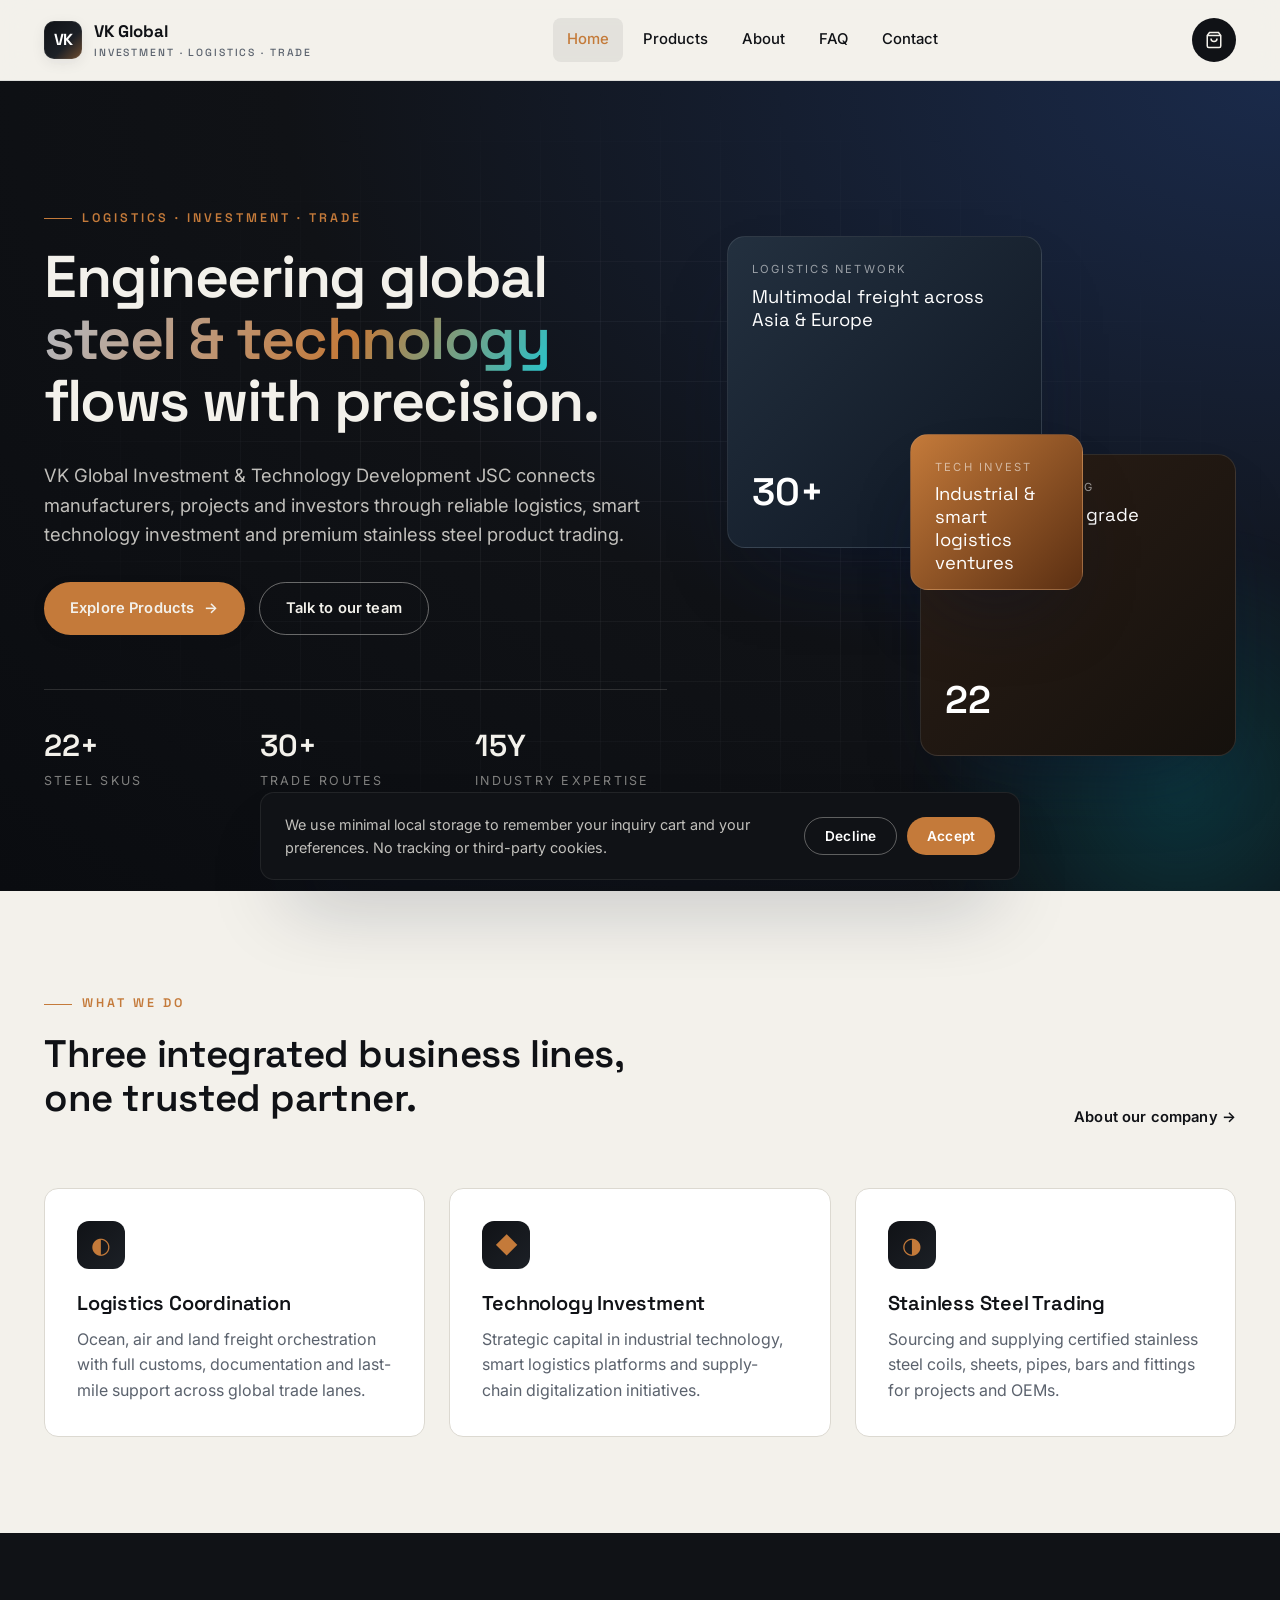
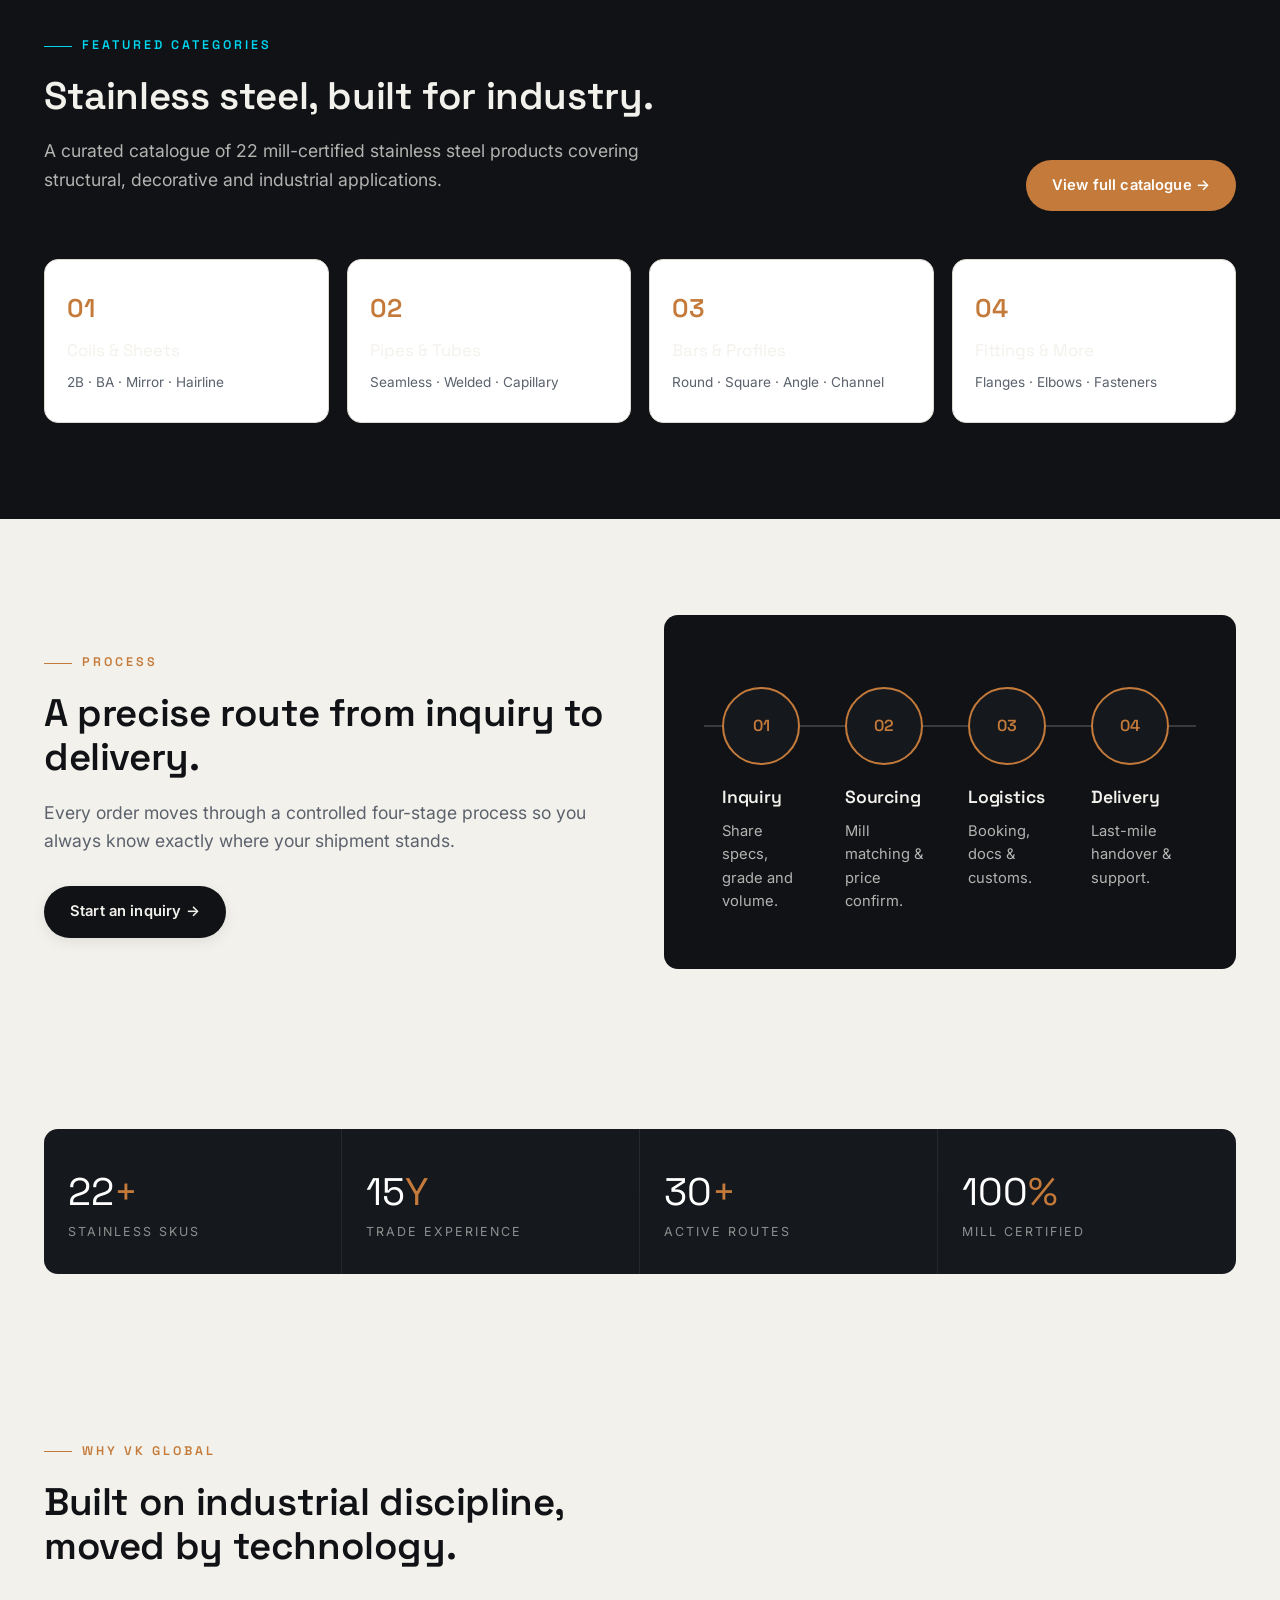
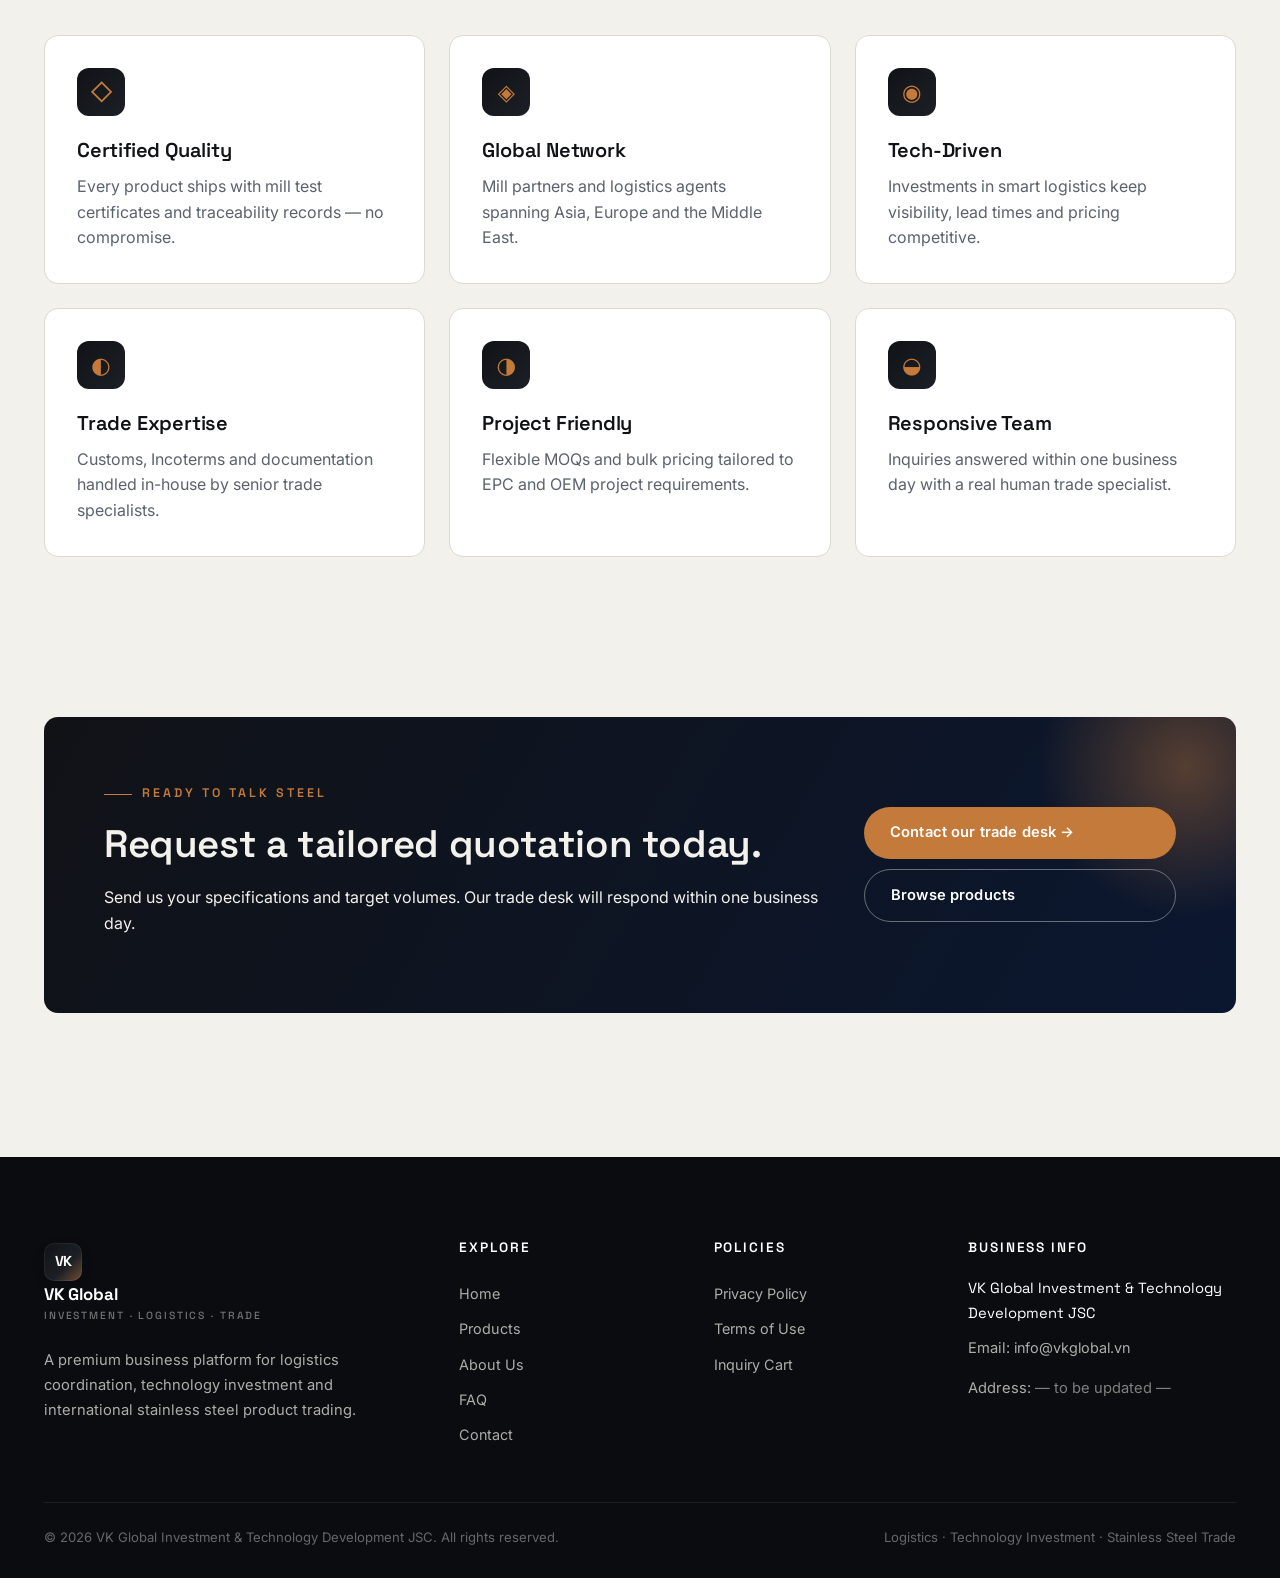
==== public/index.html @ 1d91424d "Changes Co-authored-by: nguyentu123ohyeh <221996717+nguyentu123ohyeh@users.noreply.github.com>" ====
<!doctype html>
<html lang="en">
<head>
<meta charset="utf-8">
<meta name="viewport" content="width=device-width,initial-scale=1">
<title>VK Global — Logistics, Tech Investment & Stainless Steel Trading</title>
<meta name="description" content="VK Global Investment & Technology Development JSC — logistics, technology investment and international stainless steel product trading.">
<meta property="og:title" content="VK Global — Logistics, Tech Investment & Stainless Steel Trading">
<meta property="og:description" content="VK Global Investment & Technology Development JSC — logistics, technology investment and international stainless steel product trading.">
<meta property="og:type" content="website">
<link rel="preconnect" href="https://fonts.googleapis.com">
<link rel="preconnect" href="https://fonts.gstatic.com" crossorigin>
<link href="https://fonts.googleapis.com/css2?family=Inter:wght@400;500;600;700&family=Space+Grotesk:wght@400;500;600;700&display=swap" rel="stylesheet">
<link rel="stylesheet" href="assets/css/style.css">
</head>
<body>
<header class="site-header">
  <nav class="nav">
    <a href="index.html" class="brand">
      <div class="brand-mark">VK</div>
      <div class="brand-name">VK Global<small>Investment · Logistics · Trade</small></div>
    </a>
    <div class="nav-links">
      <a href="index.html">Home</a>
      <a href="products.html">Products</a>
      <a href="about.html">About</a>
      <a href="faq.html">FAQ</a>
      <a href="contact.html">Contact</a>
    </div>
    <div class="nav-actions">
      <a href="cart.html" class="cart-btn" aria-label="Inquiry cart">
        <svg width="18" height="18" viewBox="0 0 24 24" fill="none" stroke="currentColor" stroke-width="2"><path d="M6 2 3 6v14a2 2 0 0 0 2 2h14a2 2 0 0 0 2-2V6l-3-4Z"/><path d="M3 6h18"/><path d="M16 10a4 4 0 0 1-8 0"/></svg>
        <span class="cart-badge">0</span>
      </a>
      <button class="nav-toggle" aria-label="Open menu"><span></span></button>
    </div>
  </nav>
</header>

<section class="hero">
  <div class="container">
    <div>
      <div class="eyebrow">Logistics · Investment · Trade</div>
      <h1>Engineering global <span>steel &amp; technology</span> flows with precision.</h1>
      <p>VK Global Investment &amp; Technology Development JSC connects manufacturers, projects and investors through reliable logistics, smart technology investment and premium stainless steel product trading.</p>
      <div class="hero-cta">
        <a href="products.html" class="btn btn-primary">Explore Products <span class="arrow">→</span></a>
        <a href="contact.html" class="btn btn-outline">Talk to our team</a>
      </div>
      <div class="hero-stats">
        <div><div class="n">22+</div><div class="l">Steel SKUs</div></div>
        <div><div class="n">30+</div><div class="l">Trade routes</div></div>
        <div><div class="n">15Y</div><div class="l">Industry expertise</div></div>
      </div>
    </div>
    <div class="hero-visual">
      <div class="hv-card hv-1"><div class="tag">Logistics network</div><div class="ttl">Multimodal freight across Asia &amp; Europe</div><div class="num">30+</div></div>
      <div class="hv-card hv-2"><div class="tag">Stainless trading</div><div class="ttl">304 · 316L · 430 grade catalogue</div><div class="num">22</div></div>
      <div class="hv-card hv-3"><div class="tag">Tech invest</div><div class="ttl">Industrial &amp; smart logistics ventures</div><div class="num">∞</div></div>
    </div>
  </div>
</section>

<section class="section">
  <div class="container">
    <div class="section-head reveal">
      <div class="left">
        <div class="eyebrow">What we do</div>
        <h2>Three integrated business lines, one trusted partner.</h2>
      </div>
      <a href="about.html" class="btn btn-ghost">About our company →</a>
    </div>
    <div class="feature-grid">
      <div class="feature reveal"><div class="ic">◐</div><h3>Logistics Coordination</h3><p>Ocean, air and land freight orchestration with full customs, documentation and last-mile support across global trade lanes.</p></div>
      <div class="feature reveal"><div class="ic">◆</div><h3>Technology Investment</h3><p>Strategic capital in industrial technology, smart logistics platforms and supply-chain digitalization initiatives.</p></div>
      <div class="feature reveal"><div class="ic">◑</div><h3>Stainless Steel Trading</h3><p>Sourcing and supplying certified stainless steel coils, sheets, pipes, bars and fittings for projects and OEMs.</p></div>
    </div>
  </div>
</section>

<section class="section bg-graphite">
  <div class="container">
    <div class="section-head reveal">
      <div class="left">
        <div class="eyebrow">Featured categories</div>
        <h2>Stainless steel, built for industry.</h2>
        <p class="lead">A curated catalogue of 22 mill-certified stainless steel products covering structural, decorative and industrial applications.</p>
      </div>
      <a href="products.html" class="btn btn-copper">View full catalogue →</a>
    </div>
    <div class="cat-grid">
      <a class="cat reveal" href="products.html"><div class="num">01</div><div class="nm">Coils &amp; Sheets</div><div class="ar">2B · BA · Mirror · Hairline</div></a>
      <a class="cat reveal" href="products.html"><div class="num">02</div><div class="nm">Pipes &amp; Tubes</div><div class="ar">Seamless · Welded · Capillary</div></a>
      <a class="cat reveal" href="products.html"><div class="num">03</div><div class="nm">Bars &amp; Profiles</div><div class="ar">Round · Square · Angle · Channel</div></a>
      <a class="cat reveal" href="products.html"><div class="num">04</div><div class="nm">Fittings &amp; More</div><div class="ar">Flanges · Elbows · Fasteners</div></a>
    </div>
  </div>
</section>

<section class="section">
  <div class="container">
    <div class="grid-2">
      <div class="reveal">
        <div class="eyebrow">Process</div>
        <h2>A precise route from inquiry to delivery.</h2>
        <p class="lead">Every order moves through a controlled four-stage process so you always know exactly where your shipment stands.</p>
        <a href="contact.html" class="btn btn-primary" style="margin-top:14px">Start an inquiry →</a>
      </div>
      <div class="bg-graphite" style="border-radius:14px;padding:40px">
        <div class="timeline">
          <div class="tl-step"><div class="dot">01</div><h3>Inquiry</h3><p>Share specs, grade and volume.</p></div>
          <div class="tl-step"><div class="dot">02</div><h3>Sourcing</h3><p>Mill matching &amp; price confirm.</p></div>
          <div class="tl-step"><div class="dot">03</div><h3>Logistics</h3><p>Booking, docs &amp; customs.</p></div>
          <div class="tl-step"><div class="dot">04</div><h3>Delivery</h3><p>Last-mile handover &amp; support.</p></div>
        </div>
      </div>
    </div>
  </div>
</section>

<section class="section-sm">
  <div class="container">
    <div class="stats-band reveal">
      <div class="item"><div class="n">22<span>+</span></div><div class="l">Stainless SKUs</div></div>
      <div class="item"><div class="n">15<span>Y</span></div><div class="l">Trade experience</div></div>
      <div class="item"><div class="n">30<span>+</span></div><div class="l">Active routes</div></div>
      <div class="item"><div class="n">100<span>%</span></div><div class="l">Mill certified</div></div>
    </div>
  </div>
</section>

<section class="section">
  <div class="container">
    <div class="section-head reveal">
      <div class="left">
        <div class="eyebrow">Why VK Global</div>
        <h2>Built on industrial discipline, moved by technology.</h2>
      </div>
    </div>
    <div class="feature-grid">
      <div class="feature reveal"><div class="ic">◇</div><h3>Certified Quality</h3><p>Every product ships with mill test certificates and traceability records — no compromise.</p></div>
      <div class="feature reveal"><div class="ic">◈</div><h3>Global Network</h3><p>Mill partners and logistics agents spanning Asia, Europe and the Middle East.</p></div>
      <div class="feature reveal"><div class="ic">◉</div><h3>Tech-Driven</h3><p>Investments in smart logistics keep visibility, lead times and pricing competitive.</p></div>
      <div class="feature reveal"><div class="ic">◐</div><h3>Trade Expertise</h3><p>Customs, Incoterms and documentation handled in-house by senior trade specialists.</p></div>
      <div class="feature reveal"><div class="ic">◑</div><h3>Project Friendly</h3><p>Flexible MOQs and bulk pricing tailored to EPC and OEM project requirements.</p></div>
      <div class="feature reveal"><div class="ic">◒</div><h3>Responsive Team</h3><p>Inquiries answered within one business day with a real human trade specialist.</p></div>
    </div>
  </div>
</section>

<section class="section-sm">
  <div class="container">
    <div class="cta-block reveal">
      <div>
        <div class="eyebrow" style="color:var(--copper)">Ready to talk steel</div>
        <h2>Request a tailored quotation today.</h2>
        <p>Send us your specifications and target volumes. Our trade desk will respond within one business day.</p>
      </div>
      <div style="display:flex;flex-direction:column;gap:10px">
        <a href="contact.html" class="btn btn-copper">Contact our trade desk →</a>
        <a href="products.html" class="btn btn-outline" style="border-color:rgba(243,241,235,.4);color:#fff">Browse products</a>
      </div>
    </div>
  </div>
</section>

<footer class="site-footer">
  <div class="container">
    <div class="footer-grid">
      <div class="footer-brand">
        <a href="index.html" class="brand" style="margin-bottom:18px">
          <div class="brand-mark">VK</div>
          <div class="brand-name" style="color:#fff">VK Global<small>Investment · Logistics · Trade</small></div>
        </a>
        <p>A premium business platform for logistics coordination, technology investment and international stainless steel product trading.</p>
      </div>
      <div>
        <h4>Explore</h4>
        <a href="index.html">Home</a>
        <a href="products.html">Products</a>
        <a href="about.html">About Us</a>
        <a href="faq.html">FAQ</a>
        <a href="contact.html">Contact</a>
      </div>
      <div>
        <h4>Policies</h4>
        <a href="privacy-policy.html">Privacy Policy</a>
        <a href="terms.html">Terms of Use</a>
        <a href="cart.html">Inquiry Cart</a>
      </div>
      <div>
        <h4>Business Info</h4>
        <p style="color:#fff;font-family:'Space Grotesk',sans-serif;margin-bottom:10px">VK Global Investment &amp; Technology Development JSC</p>
        <p>Email: <a href="mailto:info@vkglobal.vn" style="display:inline">info@vkglobal.vn</a></p>
        <p>Address: <span style="color:rgba(243,241,235,.5)">— to be updated —</span></p>
      </div>
    </div>
    <div class="footer-bottom">
      <div>© <span id="yr"></span> VK Global Investment &amp; Technology Development JSC. All rights reserved.</div>
      <div>Logistics · Technology Investment · Stainless Steel Trade</div>
    </div>
  </div>
</footer>
<script>document.getElementById('yr').textContent=new Date().getFullYear()</script>
<script src="assets/js/product.js"></script>
<script src="assets/js/main.js"></script>
</body>
</html>
---- public/assets/css/style.css ----
/* =========================================================
   VK Global — Logistics, Tech Investment & Stainless Trading
   Pure CSS design system
   ========================================================= */

:root{
  --graphite:#101216;
  --graphite-2:#15181d;
  --graphite-3:#1c2026;
  --steel:#b4bac3;
  --steel-2:#8a929d;
  --steel-3:#5b626d;
  --copper:#c47a3a;
  --copper-2:#a3621f;
  --cyan:#00d6f0;
  --navy:#0b1730;
  --ivory:#f3f1eb;
  --ivory-2:#e7e4dc;
  --white:#ffffff;
  --text:#171a20;
  --text-dim:#5b626d;
  --line:#dcd9d1;
  --shadow-sm:0 4px 14px rgba(15,18,24,.08);
  --shadow-md:0 18px 40px -18px rgba(15,18,24,.35);
  --shadow-lg:0 40px 80px -30px rgba(11,23,48,.45);
  --radius:14px;
  --radius-sm:8px;
  --container:1240px;
  --t:.35s cubic-bezier(.2,.7,.2,1);
  --font-display:"Space Grotesk","Inter",system-ui,sans-serif;
  --font-body:"Inter",system-ui,sans-serif;
}

*{box-sizing:border-box}
html,body{margin:0;padding:0}
html{scroll-behavior:smooth}
body{
  font-family:var(--font-body);
  color:var(--text);
  background:var(--ivory);
  line-height:1.6;
  -webkit-font-smoothing:antialiased;
  overflow-x:hidden;
}
img{max-width:100%;display:block}
a{color:inherit;text-decoration:none}
button{font-family:inherit;cursor:pointer;border:0;background:none}
h1,h2,h3,h4{font-family:var(--font-display);font-weight:600;letter-spacing:-.01em;color:var(--graphite);margin:0 0 .5em}
h1{font-size:clamp(2.2rem,4.6vw,4.4rem);line-height:1.05;letter-spacing:-.025em}
h2{font-size:clamp(1.7rem,3vw,2.6rem);line-height:1.15}
h3{font-size:1.25rem}
p{margin:0 0 1em}
.container{max-width:var(--container);margin:0 auto;padding:0 24px}
.section{padding:96px 0;position:relative}
.section-sm{padding:64px 0}
.eyebrow{
  display:inline-flex;align-items:center;gap:10px;
  font-family:var(--font-display);font-size:.78rem;
  letter-spacing:.24em;text-transform:uppercase;
  color:var(--copper);font-weight:600;margin-bottom:18px;
}
.eyebrow::before{content:"";width:28px;height:1px;background:var(--copper)}
.lead{font-size:1.1rem;color:var(--text-dim);max-width:62ch}

/* ---------- Buttons ---------- */
.btn{
  display:inline-flex;align-items:center;gap:10px;
  padding:14px 26px;border-radius:999px;
  font-weight:600;font-size:.92rem;letter-spacing:.01em;
  transition:transform var(--t),background var(--t),color var(--t),box-shadow var(--t);
  white-space:nowrap;
}
.btn-primary{background:var(--graphite);color:var(--ivory);box-shadow:var(--shadow-sm)}
.btn-primary:hover{background:var(--copper);transform:translateY(-2px);box-shadow:var(--shadow-md)}
.btn-outline{border:1.5px solid var(--graphite);color:var(--graphite)}
.btn-outline:hover{background:var(--graphite);color:var(--ivory);transform:translateY(-2px)}
.btn-copper{background:var(--copper);color:#fff}
.btn-copper:hover{background:var(--copper-2);transform:translateY(-2px);box-shadow:var(--shadow-md)}
.btn-ghost{color:var(--graphite);padding:10px 0}
.btn-ghost:hover{color:var(--copper)}
.btn .arrow{transition:transform var(--t)}
.btn:hover .arrow{transform:translateX(4px)}

/* ---------- Header ---------- */
.site-header{
  position:sticky;top:0;z-index:50;
  background:rgba(243,241,235,.85);
  backdrop-filter:blur(14px);
  border-bottom:1px solid rgba(120,128,138,.18);
}
.nav{
  display:flex;align-items:center;justify-content:space-between;
  padding:18px 24px;max-width:var(--container);margin:0 auto;gap:24px;
}
.brand{display:flex;align-items:center;gap:12px;font-family:var(--font-display);font-weight:700;color:var(--graphite)}
.brand-mark{
  width:38px;height:38px;border-radius:10px;
  background:linear-gradient(135deg,var(--graphite) 0%,var(--graphite-3) 60%,var(--copper) 140%);
  display:grid;place-items:center;color:#fff;font-weight:700;letter-spacing:-.05em;
  box-shadow:inset 0 0 0 1px rgba(255,255,255,.06),var(--shadow-sm);
}
.brand-name{font-size:1.05rem;letter-spacing:-.01em}
.brand-name small{display:block;font-size:.65rem;color:var(--text-dim);letter-spacing:.18em;text-transform:uppercase;font-weight:500}
.nav-links{display:flex;gap:6px;align-items:center}
.nav-links a{
  padding:10px 14px;border-radius:8px;font-size:.93rem;font-weight:500;color:var(--graphite);
  transition:background var(--t),color var(--t);
}
.nav-links a:hover,.nav-links a.active{background:rgba(16,18,22,.07);color:var(--copper)}
.nav-actions{display:flex;align-items:center;gap:10px}
.cart-btn{
  position:relative;width:44px;height:44px;border-radius:50%;
  background:var(--graphite);color:var(--ivory);display:grid;place-items:center;
  transition:background var(--t),transform var(--t);
}
.cart-btn:hover{background:var(--copper);transform:translateY(-2px)}
.cart-badge{
  position:absolute;top:-4px;right:-4px;min-width:20px;height:20px;
  padding:0 6px;border-radius:10px;background:var(--copper);color:#fff;
  font-size:.7rem;font-weight:700;display:none;align-items:center;justify-content:center;
  border:2px solid var(--ivory);
}
.cart-badge.show{display:flex}
.nav-toggle{display:none;width:44px;height:44px;border-radius:10px;background:var(--graphite-3);color:#fff}
.nav-toggle span,.nav-toggle::before,.nav-toggle::after{
  content:"";display:block;width:18px;height:2px;background:#fff;margin:3px auto;border-radius:2px;
}

@media(max-width:960px){
  .nav-toggle{display:grid;place-items:center}
  .nav-links{
    position:absolute;top:100%;left:0;right:0;
    flex-direction:column;background:var(--ivory);
    padding:20px;gap:4px;border-bottom:1px solid var(--line);
    transform:translateY(-12px);opacity:0;pointer-events:none;transition:all var(--t);
  }
  .nav-links.open{transform:none;opacity:1;pointer-events:auto}
  .nav-links a{width:100%}
}

/* ---------- Hero ---------- */
.hero{
  position:relative;padding:120px 0 100px;overflow:hidden;
  background:radial-gradient(ellipse at top right,#1a2a4a 0%,var(--graphite) 55%,#0a0c10 100%);
  color:var(--ivory);
}
.hero::before{
  content:"";position:absolute;inset:0;
  background-image:
    linear-gradient(rgba(180,186,195,.06) 1px,transparent 1px),
    linear-gradient(90deg,rgba(180,186,195,.06) 1px,transparent 1px);
  background-size:60px 60px;
  mask-image:radial-gradient(ellipse at center,#000 30%,transparent 70%);
}
.hero::after{
  content:"";position:absolute;right:-200px;bottom:-200px;width:600px;height:600px;
  background:radial-gradient(circle,rgba(0,214,240,.18),transparent 60%);filter:blur(20px);
}
.hero .container{position:relative;z-index:2;display:grid;grid-template-columns:1.1fr .9fr;gap:60px;align-items:center}
.hero h1{color:var(--ivory)}
.hero h1 span{
  background:linear-gradient(120deg,var(--steel) 0%,var(--copper) 60%,var(--cyan) 110%);
  -webkit-background-clip:text;background-clip:text;color:transparent;
}
.hero p{color:rgba(243,241,235,.78);font-size:1.15rem;max-width:54ch}
.hero-cta{display:flex;flex-wrap:wrap;gap:14px;margin-top:32px}
.hero .btn-primary{background:var(--copper)}
.hero .btn-primary:hover{background:#fff;color:var(--graphite)}
.hero .btn-outline{border-color:rgba(243,241,235,.4);color:var(--ivory)}
.hero .btn-outline:hover{background:var(--ivory);color:var(--graphite)}
.hero-stats{
  display:grid;grid-template-columns:repeat(3,1fr);gap:24px;margin-top:54px;
  padding-top:32px;border-top:1px solid rgba(243,241,235,.14);
}
.hero-stats .n{font-family:var(--font-display);font-size:1.9rem;color:var(--ivory);font-weight:600}
.hero-stats .l{font-size:.78rem;letter-spacing:.18em;text-transform:uppercase;color:rgba(243,241,235,.5)}

.hero-visual{position:relative;height:520px}
.hv-card{
  position:absolute;border-radius:18px;overflow:hidden;
  background:linear-gradient(180deg,#1f242c,#10131a);
  border:1px solid rgba(180,186,195,.15);box-shadow:var(--shadow-lg);
  padding:24px;
}
.hv-1{top:0;left:0;width:62%;height:60%;background:linear-gradient(135deg,#23303f,#0e1622)}
.hv-2{bottom:0;right:0;width:62%;height:58%;background:linear-gradient(135deg,#2b1e16,#15110d)}
.hv-3{top:38%;left:36%;width:34%;height:30%;background:linear-gradient(135deg,var(--copper),#5b2f12)}
.hv-card .tag{font-size:.7rem;letter-spacing:.2em;text-transform:uppercase;color:rgba(255,255,255,.55)}
.hv-card .ttl{font-family:var(--font-display);font-size:1.15rem;color:#fff;margin-top:6px;line-height:1.25}
.hv-card .num{font-family:var(--font-display);font-size:2.4rem;color:#fff;font-weight:600;margin-top:auto}
.hv-card{display:flex;flex-direction:column}
.route-svg{position:absolute;inset:0;pointer-events:none;opacity:.5}

@media(max-width:900px){
  .hero .container{grid-template-columns:1fr}
  .hero-visual{height:380px}
}

/* ---------- Generic sections ---------- */
.section-head{display:flex;justify-content:space-between;align-items:flex-end;gap:24px;margin-bottom:48px;flex-wrap:wrap}
.section-head .left{max-width:640px}
.bg-graphite{background:var(--graphite);color:var(--ivory)}
.bg-graphite h2,.bg-graphite h3{color:var(--ivory)}
.bg-graphite .lead,.bg-graphite p{color:rgba(243,241,235,.72)}
.bg-graphite .eyebrow{color:var(--cyan)}
.bg-graphite .eyebrow::before{background:var(--cyan)}

/* ---------- Feature grid ---------- */
.feature-grid{display:grid;grid-template-columns:repeat(3,1fr);gap:24px}
.feature{
  background:#fff;border-radius:var(--radius);padding:32px;
  border:1px solid var(--line);transition:transform var(--t),box-shadow var(--t),border-color var(--t);
  position:relative;overflow:hidden;
}
.feature::after{
  content:"";position:absolute;left:0;top:0;width:0;height:3px;background:var(--copper);transition:width var(--t);
}
.feature:hover{transform:translateY(-6px);box-shadow:var(--shadow-md);border-color:transparent}
.feature:hover::after{width:100%}
.feature .ic{
  width:48px;height:48px;border-radius:12px;display:grid;place-items:center;
  background:linear-gradient(135deg,var(--graphite),var(--graphite-3));color:var(--copper);
  margin-bottom:18px;font-size:1.4rem;
}
.feature h3{margin-bottom:8px}
.feature p{color:var(--text-dim);margin:0}
@media(max-width:820px){.feature-grid{grid-template-columns:1fr}}

/* ---------- Categories ---------- */
.cat-grid{display:grid;grid-template-columns:repeat(4,1fr);gap:18px}
.cat{
  padding:28px 22px;border-radius:var(--radius);background:#fff;border:1px solid var(--line);
  display:flex;flex-direction:column;gap:8px;transition:all var(--t);
}
.cat:hover{background:var(--graphite);color:var(--ivory);transform:translateY(-4px)}
.cat .num{font-family:var(--font-display);font-size:1.6rem;color:var(--copper);font-weight:600}
.cat .nm{font-family:var(--font-display);font-size:1.05rem}
.cat .ar{margin-top:auto;color:var(--text-dim);font-size:.85rem}
.cat:hover .ar{color:var(--ivory)}
@media(max-width:820px){.cat-grid{grid-template-columns:repeat(2,1fr)}}

/* ---------- Timeline ---------- */
.timeline{display:grid;grid-template-columns:repeat(4,1fr);gap:0;margin-top:32px;position:relative}
.timeline::before{content:"";position:absolute;left:0;right:0;top:38px;height:2px;background:rgba(243,241,235,.18)}
.tl-step{padding:0 18px;position:relative}
.tl-step .dot{
  width:78px;height:78px;border-radius:50%;background:var(--graphite-2);
  border:2px solid var(--copper);display:grid;place-items:center;font-family:var(--font-display);
  color:var(--copper);font-weight:600;margin-bottom:18px;position:relative;z-index:2;
}
.tl-step h3{color:var(--ivory);font-size:1.1rem}
.tl-step p{font-size:.92rem}
@media(max-width:820px){.timeline{grid-template-columns:1fr;gap:32px}.timeline::before{display:none}}

/* ---------- Stats band ---------- */
.stats-band{
  display:grid;grid-template-columns:repeat(4,1fr);gap:0;
  background:var(--graphite-2);color:var(--ivory);border-radius:var(--radius);overflow:hidden;
}
.stats-band .item{padding:32px 24px;border-right:1px solid rgba(243,241,235,.08)}
.stats-band .item:last-child{border-right:0}
.stats-band .n{font-family:var(--font-display);font-size:2.4rem;color:#fff}
.stats-band .n span{color:var(--copper)}
.stats-band .l{font-size:.78rem;letter-spacing:.16em;text-transform:uppercase;color:rgba(243,241,235,.55)}
@media(max-width:820px){.stats-band{grid-template-columns:repeat(2,1fr)}.stats-band .item{border-right:0;border-bottom:1px solid rgba(243,241,235,.08)}}

/* ---------- CTA block ---------- */
.cta-block{
  border-radius:var(--radius);padding:60px;color:var(--ivory);
  background:linear-gradient(120deg,var(--graphite) 0%,var(--navy) 100%);
  position:relative;overflow:hidden;display:grid;grid-template-columns:1.4fr .6fr;gap:32px;align-items:center;
}
.cta-block::after{content:"";position:absolute;right:-100px;top:-100px;width:300px;height:300px;border-radius:50%;background:radial-gradient(circle,var(--copper),transparent 70%);opacity:.4}
.cta-block h2{color:var(--ivory)}
.cta-block .btn-copper{background:var(--copper)}
@media(max-width:820px){.cta-block{grid-template-columns:1fr;padding:36px}}

/* ---------- Page hero (subpages) ---------- */
.page-hero{
  background:linear-gradient(135deg,var(--graphite) 0%,var(--navy) 100%);
  color:var(--ivory);padding:100px 0 70px;position:relative;overflow:hidden;
}
.page-hero::before{
  content:"";position:absolute;inset:0;
  background-image:linear-gradient(rgba(180,186,195,.05) 1px,transparent 1px),linear-gradient(90deg,rgba(180,186,195,.05) 1px,transparent 1px);
  background-size:40px 40px;
}
.page-hero .container{position:relative;z-index:2}
.page-hero h1{color:var(--ivory);max-width:18ch}
.page-hero p{color:rgba(243,241,235,.7);max-width:60ch;font-size:1.1rem}
.crumbs{font-size:.78rem;letter-spacing:.2em;text-transform:uppercase;color:rgba(243,241,235,.5);margin-bottom:18px}
.crumbs a:hover{color:var(--copper)}

/* ---------- Products grid ---------- */
.products-toolbar{display:flex;justify-content:space-between;align-items:center;margin-bottom:28px;gap:16px;flex-wrap:wrap}
.products-toolbar .count{color:var(--text-dim);font-size:.92rem}
.product-grid{display:grid;grid-template-columns:repeat(3,1fr);gap:24px}
.pcard{
  background:#fff;border-radius:var(--radius);overflow:hidden;
  border:1px solid var(--line);transition:transform var(--t),box-shadow var(--t),border-color var(--t);
  display:flex;flex-direction:column;
}
.pcard:hover{transform:translateY(-6px);box-shadow:var(--shadow-md);border-color:transparent}
.pcard .imgwrap{
  background:#f7f6f1;aspect-ratio:4/3;display:grid;place-items:center;overflow:hidden;position:relative;
}
.pcard .imgwrap img{width:100%;height:100%;object-fit:contain;transition:transform var(--t)}
.pcard:hover .imgwrap img{transform:scale(1.04)}
.pcard .body{padding:20px 22px 22px;display:flex;flex-direction:column;gap:8px;flex:1}
.pcard .cat{font-size:.7rem;letter-spacing:.2em;text-transform:uppercase;color:var(--copper);font-weight:600}
.pcard h3{font-size:1.05rem;margin:0;line-height:1.3}
.pcard .desc{color:var(--text-dim);font-size:.9rem;margin:0;flex:1}
.pcard .price{font-family:var(--font-display);font-size:1.25rem;color:var(--graphite);font-weight:600}
.pcard .actions{display:flex;gap:8px;margin-top:6px}
.pcard .btn{padding:10px 16px;font-size:.82rem;flex:1;justify-content:center}
@media(max-width:900px){.product-grid{grid-template-columns:repeat(2,1fr)}}
@media(max-width:560px){.product-grid{grid-template-columns:1fr}}

/* ---------- Pagination ---------- */
.pagination{display:flex;justify-content:center;gap:8px;margin-top:48px;flex-wrap:wrap}
.pagination button{
  min-width:42px;height:42px;border-radius:10px;background:#fff;border:1px solid var(--line);
  font-weight:600;color:var(--graphite);transition:all var(--t);padding:0 14px;
}
.pagination button:hover{border-color:var(--graphite)}
.pagination button.active{background:var(--graphite);color:var(--ivory);border-color:var(--graphite)}
.pagination button:disabled{opacity:.4;cursor:not-allowed}

/* ---------- Product detail ---------- */
.pd{display:grid;grid-template-columns:1.1fr 1fr;gap:48px;align-items:start}
.pd-gallery{display:grid;grid-template-columns:88px 1fr;gap:14px}
.pd-thumbs{display:flex;flex-direction:column;gap:10px}
.pd-thumb{
  width:88px;height:88px;border-radius:10px;overflow:hidden;border:2px solid transparent;
  background:#f7f6f1;cursor:pointer;padding:6px;transition:all var(--t);
}
.pd-thumb img{width:100%;height:100%;object-fit:contain}
.pd-thumb:hover{border-color:var(--steel-2)}
.pd-thumb.active{border-color:var(--copper);box-shadow:0 0 0 4px rgba(196,122,58,.18)}
.pd-main{
  background:#f7f6f1;border-radius:var(--radius);aspect-ratio:1/1;padding:24px;
  display:grid;place-items:center;border:1px solid var(--line);
}
.pd-main img{width:100%;height:100%;object-fit:contain}
.pd-info .cat{font-size:.78rem;letter-spacing:.2em;text-transform:uppercase;color:var(--copper);font-weight:600;margin-bottom:14px;display:block}
.pd-info h1{font-size:clamp(1.7rem,3vw,2.4rem);margin-bottom:14px}
.pd-info .price{font-family:var(--font-display);font-size:2.2rem;color:var(--graphite);margin:18px 0;font-weight:600}
.pd-info .price small{display:block;font-size:.75rem;letter-spacing:.18em;text-transform:uppercase;color:var(--text-dim);font-weight:500;margin-top:4px}
.pd-actions{display:flex;gap:12px;flex-wrap:wrap;margin:24px 0}
.pd-specs{margin-top:32px;border-top:1px solid var(--line);padding-top:28px}
.pd-specs h4{font-family:var(--font-display);font-size:1rem;letter-spacing:.06em;text-transform:uppercase;color:var(--graphite);margin:0 0 14px}
.pd-specs .row{display:grid;grid-template-columns:180px 1fr;gap:10px;padding:10px 0;border-bottom:1px dashed var(--line);font-size:.92rem}
.pd-specs .row span:first-child{color:var(--text-dim);text-transform:uppercase;letter-spacing:.1em;font-size:.78rem}
@media(max-width:900px){.pd{grid-template-columns:1fr}.pd-gallery{grid-template-columns:1fr}.pd-thumbs{flex-direction:row;flex-wrap:wrap;order:2}}

/* ---------- Cart ---------- */
.cart-wrap{display:grid;grid-template-columns:1.6fr .8fr;gap:32px;align-items:start}
.cart-items{background:#fff;border-radius:var(--radius);border:1px solid var(--line);overflow:hidden}
.cart-item{display:grid;grid-template-columns:120px 1fr auto;gap:20px;padding:20px;border-bottom:1px solid var(--line);align-items:center}
.cart-item:last-child{border-bottom:0}
.cart-item .ci-img{width:120px;height:100px;background:#f7f6f1;border-radius:10px;display:grid;place-items:center;padding:10px}
.cart-item .ci-img img{width:100%;height:100%;object-fit:contain}
.cart-item .ci-info .cat{font-size:.7rem;letter-spacing:.18em;text-transform:uppercase;color:var(--copper);font-weight:600}
.cart-item .ci-info h3{font-size:1rem;margin:4px 0}
.cart-item .ci-info .price{color:var(--text-dim);font-size:.9rem}
.cart-item .ci-right{display:flex;flex-direction:column;align-items:flex-end;gap:10px}
.qty{display:inline-flex;align-items:center;border:1px solid var(--line);border-radius:999px;overflow:hidden}
.qty button{width:34px;height:34px;font-size:1.1rem;color:var(--graphite);transition:background var(--t)}
.qty button:hover{background:var(--ivory-2)}
.qty span{min-width:32px;text-align:center;font-weight:600}
.ci-sub{font-family:var(--font-display);font-weight:600;color:var(--graphite)}
.ci-remove{color:var(--text-dim);font-size:.82rem;text-decoration:underline;text-underline-offset:3px}
.ci-remove:hover{color:var(--copper)}
.cart-summary{background:var(--graphite);color:var(--ivory);border-radius:var(--radius);padding:30px;position:sticky;top:100px}
.cart-summary h3{color:var(--ivory);margin-bottom:18px}
.cart-summary .ln{display:flex;justify-content:space-between;padding:10px 0;border-bottom:1px solid rgba(243,241,235,.1);font-size:.95rem;color:rgba(243,241,235,.78)}
.cart-summary .ttl{display:flex;justify-content:space-between;padding-top:18px;font-family:var(--font-display);font-size:1.4rem;color:#fff;font-weight:600}
.cart-summary .actions{display:flex;flex-direction:column;gap:10px;margin-top:24px}
.cart-summary .btn-copper{background:var(--copper)}
.cart-summary .btn-outline{border-color:rgba(243,241,235,.35);color:var(--ivory)}
.cart-summary .btn-outline:hover{background:var(--ivory);color:var(--graphite)}
.empty-cart{text-align:center;padding:80px 20px;background:#fff;border-radius:var(--radius);border:1px solid var(--line)}
.empty-cart .ic{font-size:3rem;color:var(--copper);margin-bottom:16px}
@media(max-width:900px){.cart-wrap{grid-template-columns:1fr}.cart-item{grid-template-columns:90px 1fr}.cart-item .ci-img{width:90px;height:80px}.cart-item .ci-right{grid-column:1/-1;flex-direction:row;justify-content:space-between;align-items:center}}

/* ---------- Contact ---------- */
.contact-wrap{display:grid;grid-template-columns:1.3fr .7fr;gap:40px;align-items:start}
.form-card{background:#fff;border-radius:var(--radius);border:1px solid var(--line);padding:36px}
.form-grid{display:grid;grid-template-columns:1fr 1fr;gap:16px}
.field{display:flex;flex-direction:column;gap:6px;margin-bottom:16px}
.field.full{grid-column:1/-1}
.field label{font-size:.78rem;letter-spacing:.14em;text-transform:uppercase;color:var(--text-dim);font-weight:600}
.field input,.field textarea,.field select{
  font-family:inherit;font-size:.95rem;padding:14px 16px;border:1px solid var(--line);
  border-radius:10px;background:#fafaf6;color:var(--graphite);transition:border var(--t),background var(--t);
}
.field input:focus,.field textarea:focus,.field select:focus{outline:0;border-color:var(--graphite);background:#fff}
.field textarea{min-height:160px;resize:vertical}
.inquiry-types{display:grid;grid-template-columns:1fr 1fr;gap:12px;margin-bottom:20px}
.inquiry-types label{
  cursor:pointer;padding:18px;border:1.5px solid var(--line);border-radius:12px;
  display:flex;gap:12px;align-items:flex-start;transition:all var(--t);background:#fafaf6;
}
.inquiry-types label:hover{border-color:var(--steel-2)}
.inquiry-types input{margin-top:3px;accent-color:var(--copper)}
.inquiry-types label.checked{border-color:var(--copper);background:#fff;box-shadow:0 0 0 4px rgba(196,122,58,.1)}
.inquiry-types .ttl{font-family:var(--font-display);font-weight:600;color:var(--graphite);font-size:.95rem;margin:0 0 4px}
.inquiry-types .sub{font-size:.82rem;color:var(--text-dim);margin:0}
.selected-preview{background:#fafaf6;border:1px dashed var(--line);border-radius:12px;padding:18px;margin-bottom:18px}
.selected-preview h4{margin:0 0 12px;font-family:var(--font-display);font-size:.85rem;letter-spacing:.14em;text-transform:uppercase;color:var(--text-dim)}
.sp-item{display:grid;grid-template-columns:60px 1fr auto;gap:12px;padding:10px 0;border-bottom:1px solid var(--line);align-items:center}
.sp-item:last-child{border-bottom:0}
.sp-item .sp-img{width:60px;height:50px;background:#fff;border-radius:8px;padding:5px}
.sp-item .sp-img img{width:100%;height:100%;object-fit:contain}
.sp-item h5{margin:0;font-size:.92rem}
.sp-item .meta{font-size:.78rem;color:var(--text-dim)}
.sp-item .qty-px{font-family:var(--font-display);font-weight:600;color:var(--graphite)}
.sp-more{text-align:center;padding:12px 0 0;font-size:.85rem}
.sp-more a{color:var(--copper);font-weight:600}
.contact-info{background:var(--graphite);color:var(--ivory);border-radius:var(--radius);padding:32px}
.contact-info h3{color:#fff}
.contact-info .ci-row{padding:16px 0;border-bottom:1px solid rgba(243,241,235,.1)}
.contact-info .ci-row:last-child{border-bottom:0}
.contact-info .lbl{font-size:.72rem;letter-spacing:.2em;text-transform:uppercase;color:rgba(243,241,235,.5);margin-bottom:6px}
.contact-info .val{color:#fff;font-family:var(--font-display);font-size:1rem;word-break:break-all}
.form-success{display:none;padding:18px;background:#e7f6ec;border:1px solid #95d5a8;color:#1d4d2e;border-radius:10px;margin-bottom:18px}
.form-success.show{display:block}
@media(max-width:900px){.contact-wrap{grid-template-columns:1fr}.form-grid{grid-template-columns:1fr}.inquiry-types{grid-template-columns:1fr}}

/* ---------- FAQ ---------- */
.faq{max-width:880px;margin:0 auto}
.faq-item{background:#fff;border:1px solid var(--line);border-radius:12px;margin-bottom:10px;overflow:hidden;transition:box-shadow var(--t)}
.faq-item.open{box-shadow:var(--shadow-sm)}
.faq-q{
  width:100%;text-align:left;padding:22px 24px;display:flex;justify-content:space-between;
  align-items:center;font-family:var(--font-display);font-weight:600;color:var(--graphite);font-size:1.02rem;
}
.faq-q .ic{
  width:32px;height:32px;border-radius:50%;background:var(--ivory-2);
  display:grid;place-items:center;transition:all var(--t);color:var(--graphite);flex-shrink:0;
}
.faq-item.open .faq-q .ic{background:var(--copper);color:#fff;transform:rotate(45deg)}
.faq-a{max-height:0;overflow:hidden;transition:max-height .4s ease;padding:0 24px;color:var(--text-dim)}
.faq-item.open .faq-a{max-height:400px;padding:0 24px 22px}

/* ---------- Prose pages (privacy / terms / about) ---------- */
.prose{max-width:820px;margin:0 auto}
.prose h2{margin-top:48px;font-size:1.5rem}
.prose h3{margin-top:28px;font-size:1.1rem}
.prose p,.prose li{color:var(--text);font-size:1rem;line-height:1.75}
.prose ul{padding-left:1.2em}
.prose ul li{margin-bottom:6px}

/* ---------- Footer ---------- */
.site-footer{background:#0a0c10;color:rgba(243,241,235,.7);padding:80px 0 30px;margin-top:80px}
.footer-grid{display:grid;grid-template-columns:1.4fr .8fr .8fr 1fr;gap:40px;margin-bottom:50px}
.footer-grid h4{color:#fff;font-family:var(--font-display);font-size:.85rem;letter-spacing:.14em;text-transform:uppercase;margin-bottom:18px}
.footer-grid a{display:block;padding:6px 0;font-size:.9rem;transition:color var(--t)}
.footer-grid a:hover{color:var(--copper)}
.footer-grid p{font-size:.92rem;line-height:1.7}
.footer-bottom{border-top:1px solid rgba(243,241,235,.08);padding-top:24px;display:flex;justify-content:space-between;font-size:.82rem;color:rgba(243,241,235,.4);flex-wrap:wrap;gap:10px}
.footer-brand .brand-name{color:#fff}
.footer-brand .brand-name small{color:rgba(243,241,235,.45)}
@media(max-width:820px){.footer-grid{grid-template-columns:1fr 1fr}}
@media(max-width:520px){.footer-grid{grid-template-columns:1fr}}

/* ---------- Cookie banner ---------- */
.cookie-banner{
  position:fixed;left:20px;right:20px;bottom:20px;z-index:100;
  background:var(--graphite);color:var(--ivory);border-radius:14px;padding:20px 24px;
  display:none;align-items:center;gap:18px;flex-wrap:wrap;justify-content:space-between;
  box-shadow:var(--shadow-lg);border:1px solid rgba(243,241,235,.08);
  max-width:760px;margin:0 auto;
}
.cookie-banner.show{display:flex}
.cookie-banner p{margin:0;font-size:.9rem;color:rgba(243,241,235,.78);flex:1;min-width:220px}
.cookie-banner .actions{display:flex;gap:10px}
.cookie-banner .btn{padding:10px 20px;font-size:.85rem}

/* ---------- Toast ---------- */
.toast{
  position:fixed;top:90px;right:20px;z-index:200;
  background:var(--graphite);color:#fff;padding:14px 22px;border-radius:12px;
  box-shadow:var(--shadow-md);transform:translateX(120%);transition:transform .4s ease;
  font-size:.92rem;display:flex;align-items:center;gap:10px;
}
.toast.show{transform:translateX(0)}
.toast .ic{color:var(--copper)}

/* ---------- Scroll reveal ---------- */
.reveal{opacity:0;transform:translateY(24px);transition:opacity .8s ease,transform .8s ease}
.reveal.in{opacity:1;transform:none}

/* ---------- Utilities ---------- */
.grid-2{display:grid;grid-template-columns:1fr 1fr;gap:48px;align-items:center}
@media(max-width:820px){.grid-2{grid-template-columns:1fr}}
.text-center{text-align:center}
.mt-0{margin-top:0}
.mb-0{margin-bottom:0}
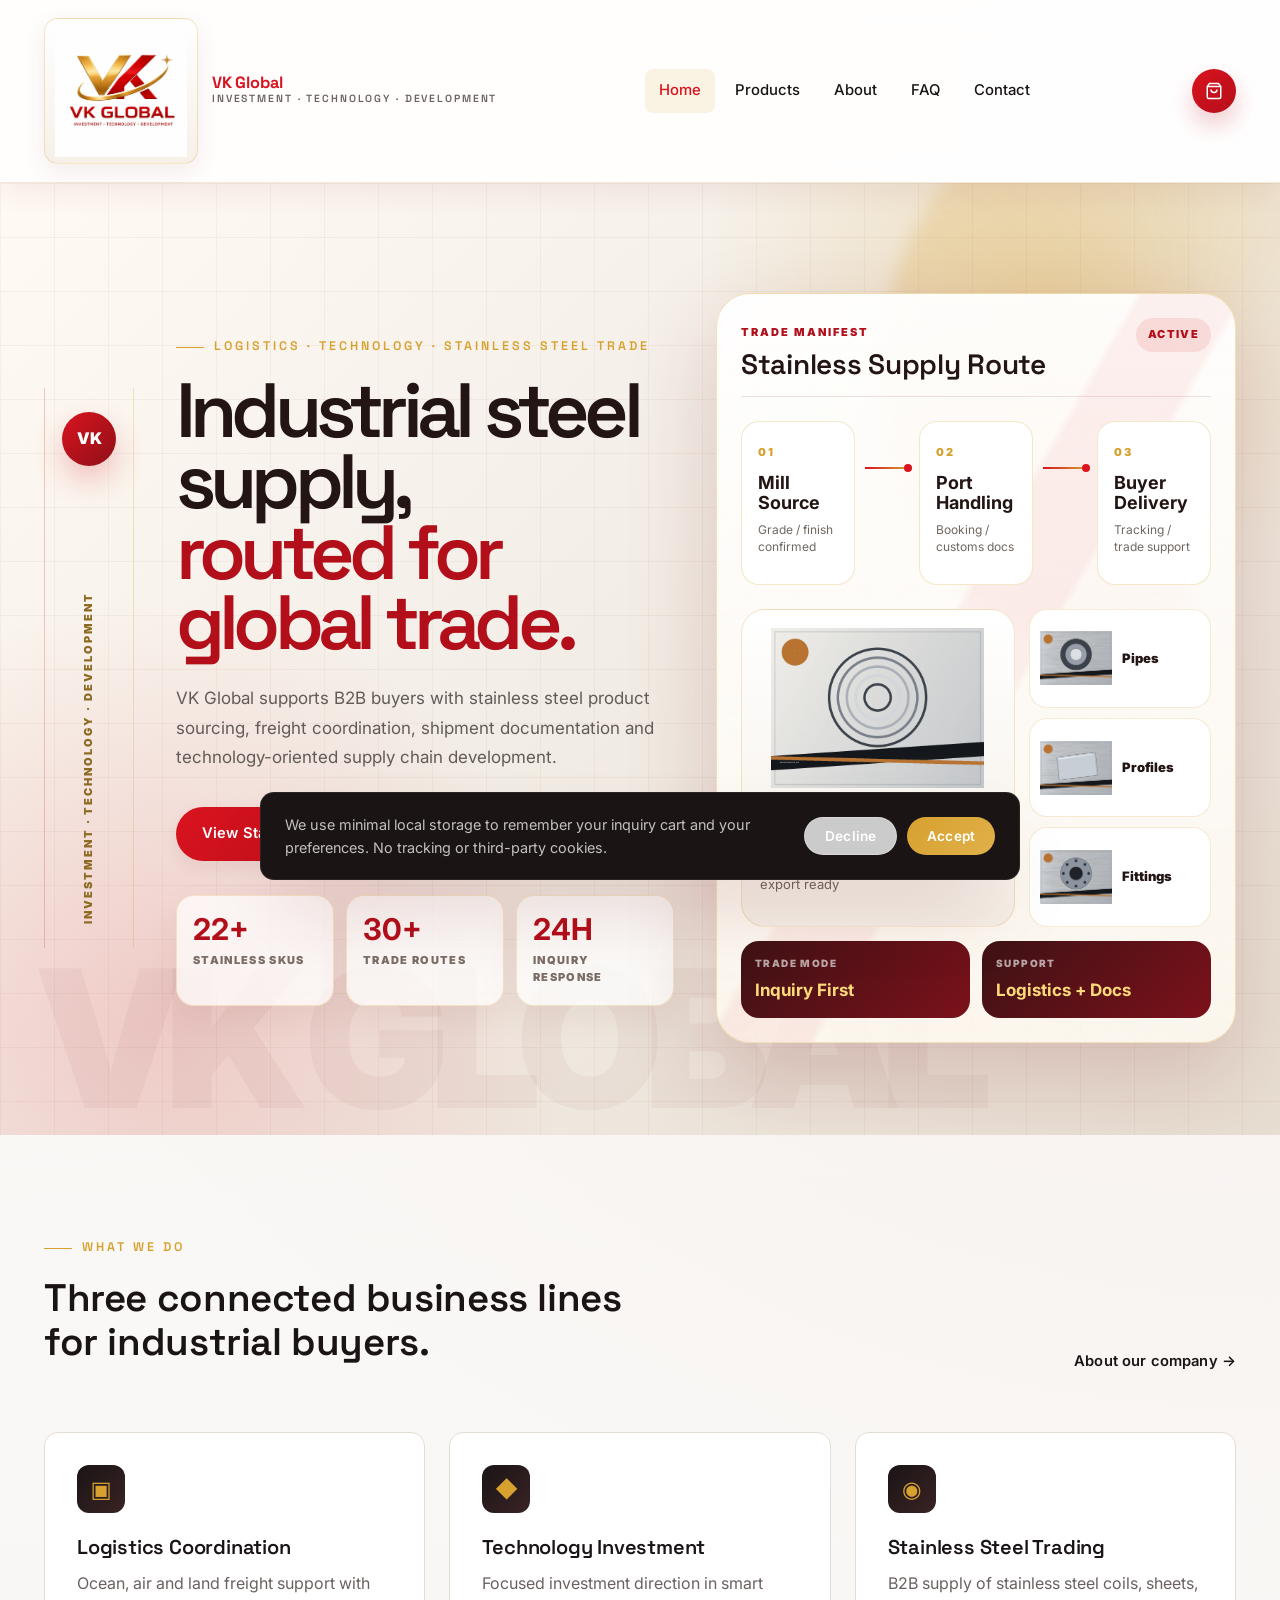
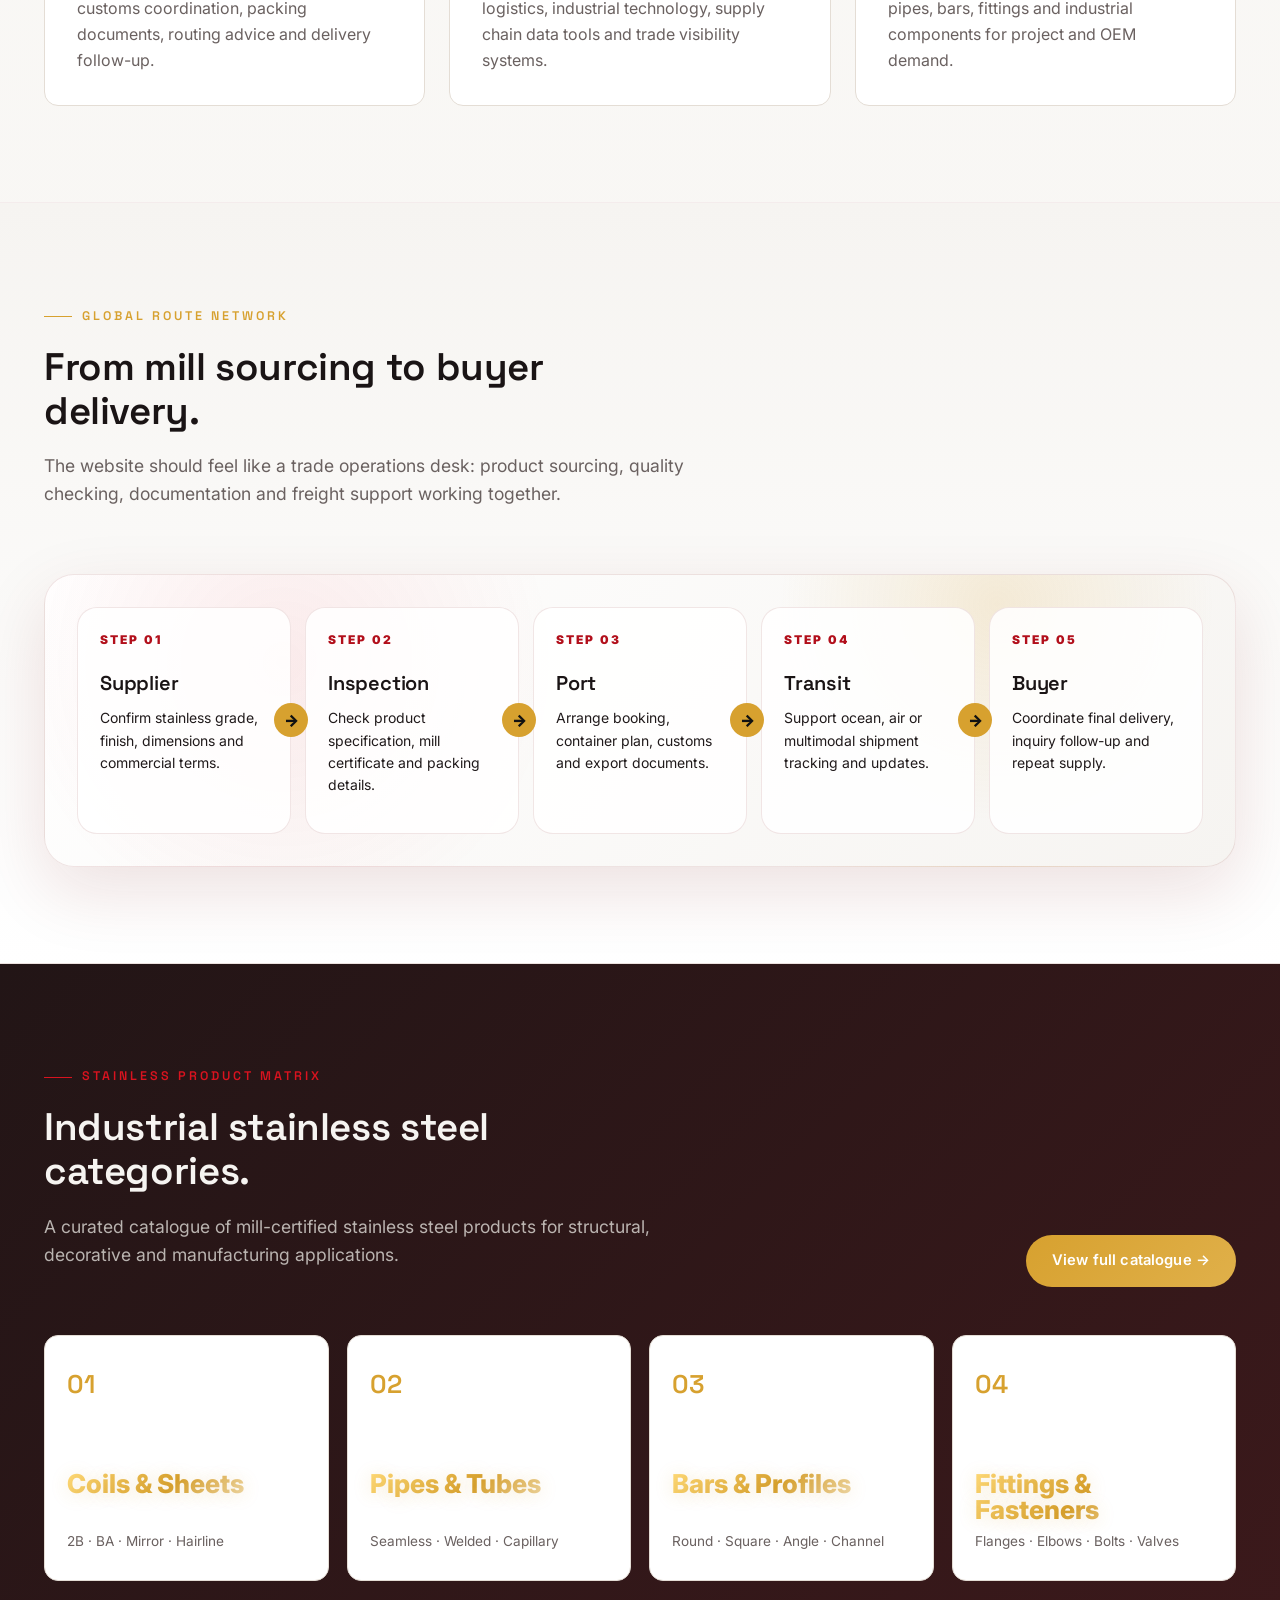
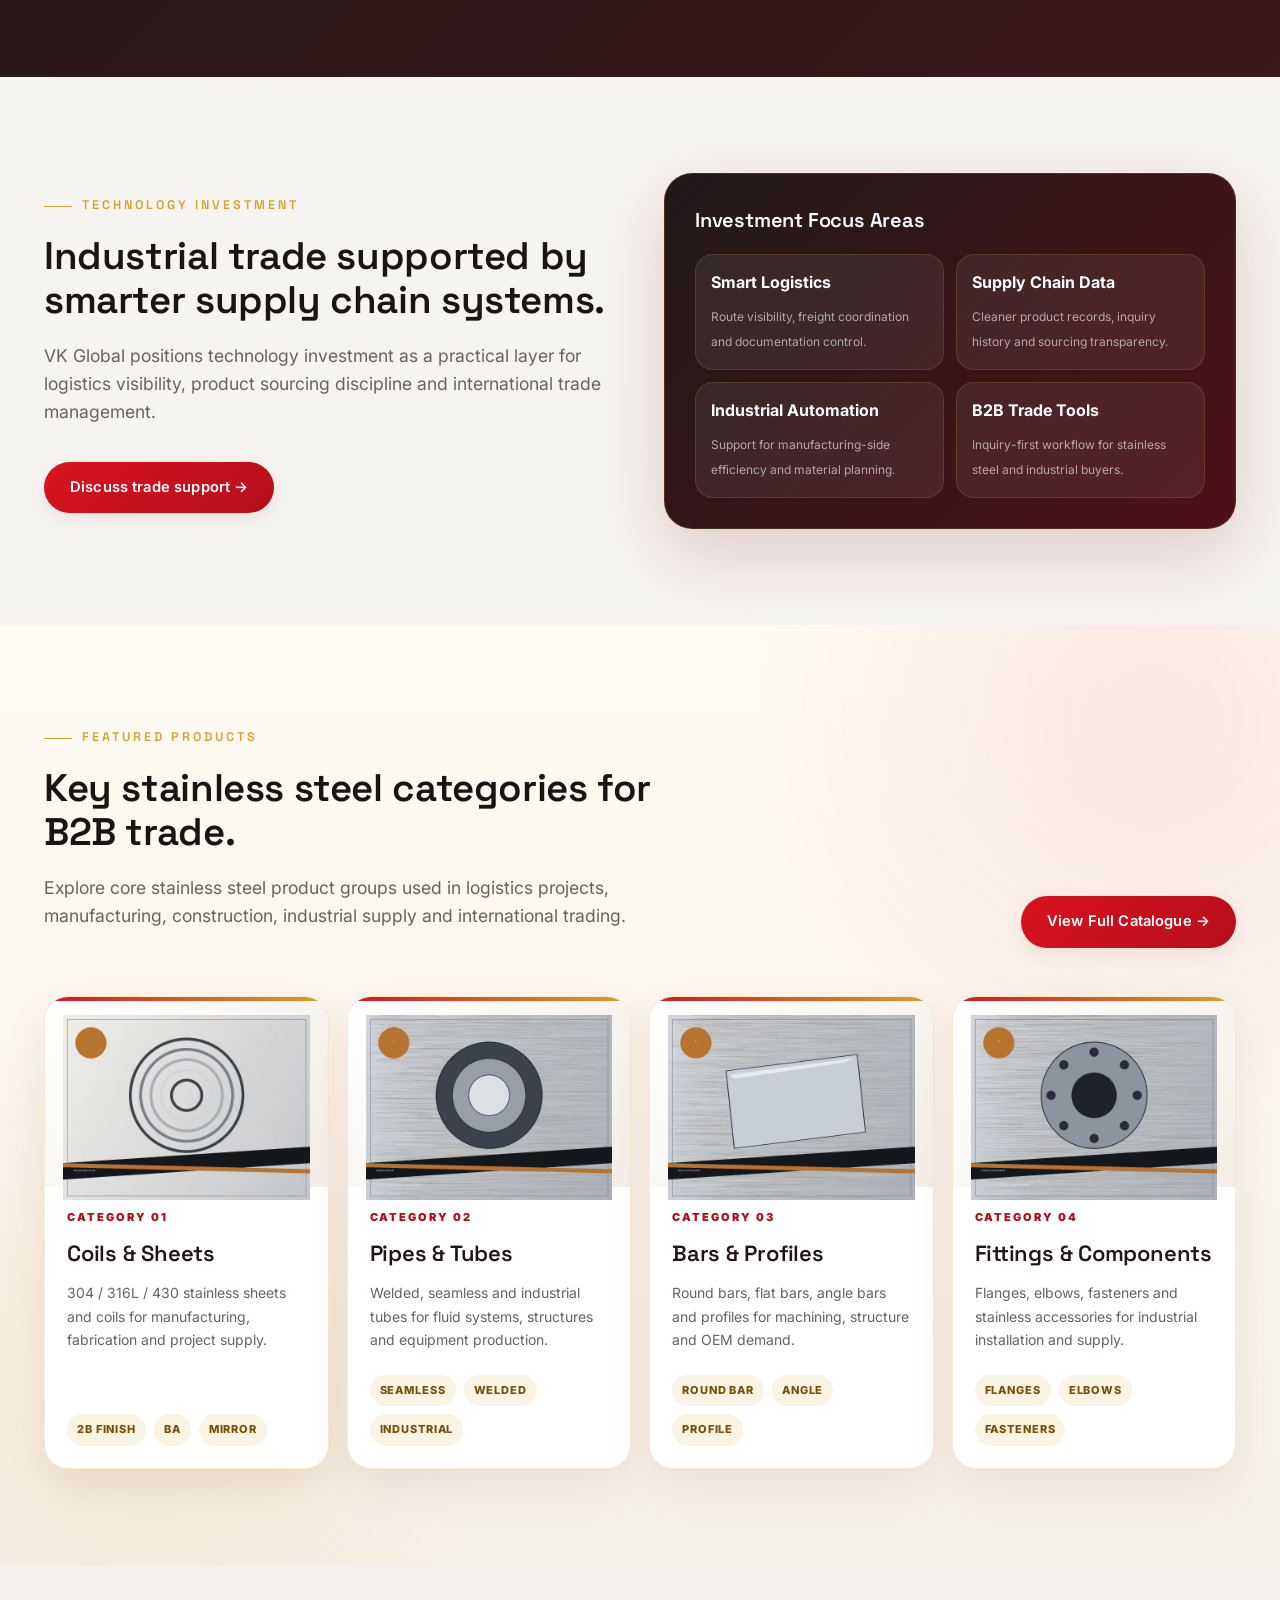
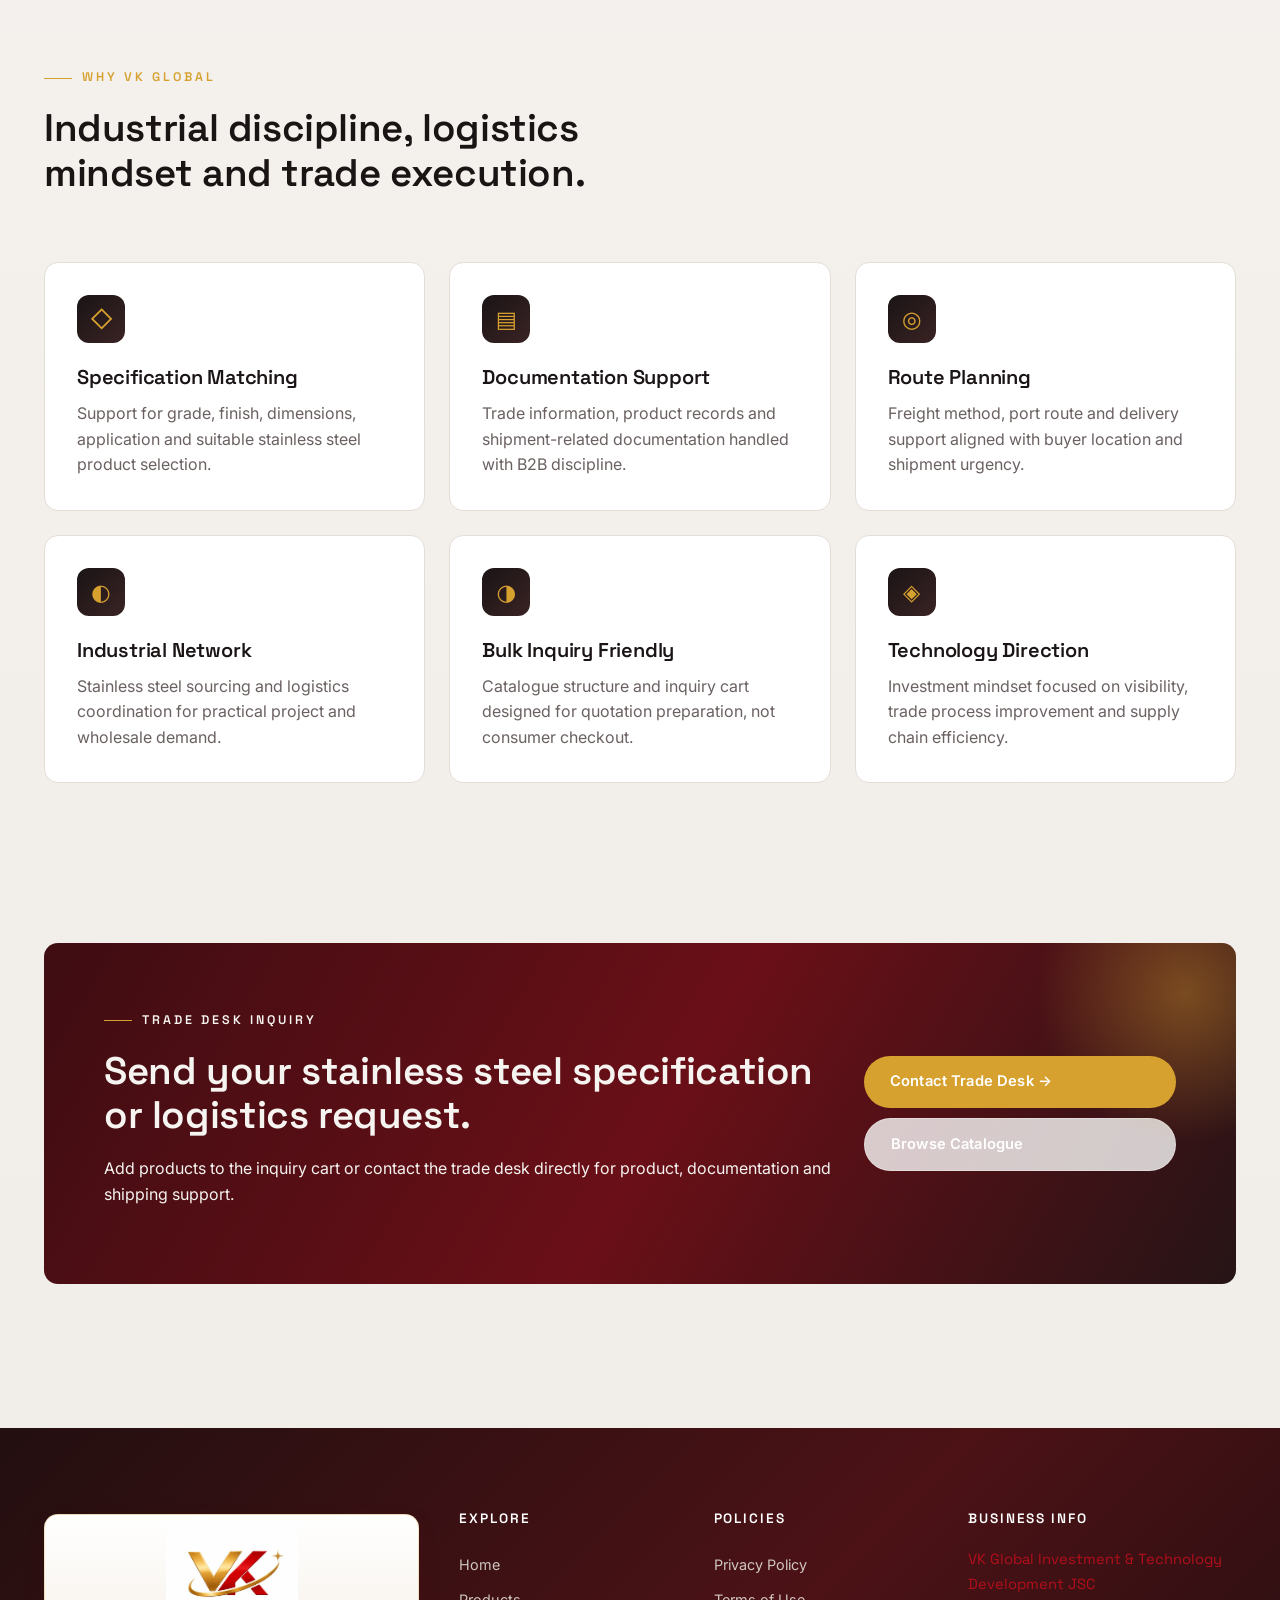
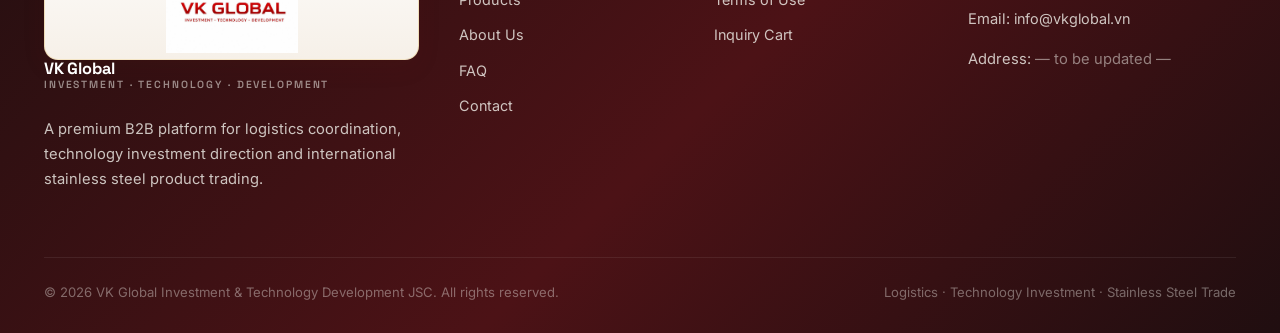
==== commit 205a9b5b: "Update code" ====
--- a/public/index.html
+++ b/public/index.html
@@ -10,15 +10,333 @@
 <meta property="og:type" content="website">
 <link rel="preconnect" href="https://fonts.googleapis.com">
 <link rel="preconnect" href="https://fonts.gstatic.com" crossorigin>
-<link href="https://fonts.googleapis.com/css2?family=Inter:wght@400;500;600;700&family=Space+Grotesk:wght@400;500;600;700&display=swap" rel="stylesheet">
+<link href="https://fonts.googleapis.com/css2?family=Inter:wght@400;500;600;700;800&family=Space+Grotesk:wght@400;500;600;700&display=swap" rel="stylesheet">
 <link rel="stylesheet" href="assets/css/style.css">
+
+<style>
+
+/* Home-only CSS. Header, footer, buttons, logo, cart badge and mobile menu are controlled by assets/css/style.css for consistency across all pages. */
+:root{
+  --vk-red:#b20f1b;
+  --vk-red-dark:#6a0f17;
+  --vk-gold:#d7a12f;
+  --vk-dark:#21191a;
+  --vk-cream:#f7f4ef;
+}
+
+.hero{
+  position:relative;
+  min-height:calc(100vh - 76px);
+  padding:92px 0 78px;
+  overflow:hidden;
+  background:
+    radial-gradient(circle at 78% 14%,rgba(215,161,47,.18),transparent 30%),
+    radial-gradient(circle at 62% 8%,rgba(217,19,31,.16),transparent 24%),
+    linear-gradient(135deg,#3d0d12 0%,#6f1018 46%,#241516 100%);
+}
+.hero:before{
+  content:"";
+  position:absolute;
+  inset:0;
+  background-image:
+    linear-gradient(rgba(255,255,255,.055) 1px,transparent 1px),
+    linear-gradient(90deg,rgba(255,255,255,.055) 1px,transparent 1px),
+    linear-gradient(115deg,transparent 0 48%,rgba(215,161,47,.12) 49% 51%,transparent 52%);
+  background-size:58px 58px,58px 58px,100% 100%;
+  opacity:.82;
+}
+.hero:after{
+  content:"";
+  position:absolute;
+  inset:auto -10% -220px -10%;
+  height:360px;
+  background:linear-gradient(90deg,rgba(215,161,47,.26),rgba(217,19,31,.16),rgba(255,255,255,.05));
+  transform:skewY(-5deg);
+}
+.hero .container{
+  position:relative;
+  z-index:2;
+  display:grid;
+  grid-template-columns:1fr 1.05fr;
+  gap:54px;
+  align-items:center;
+}
+.hero h1{
+  color:#fff;
+  font-size:clamp(45px,6vw,82px);
+  line-height:.91;
+  letter-spacing:-.07em;
+}
+.hero h1 span{
+  color:transparent;
+  background:linear-gradient(105deg,#fff 0%,#f2d889 35%,var(--vk-gold) 68%,#fff2b8 100%);
+  -webkit-background-clip:text;
+  background-clip:text;
+}
+.hero p{
+  color:rgba(255,255,255,.74);
+  margin-top:24px;
+  max-width:620px;
+  font-size:17px;
+}
+.hero-cta{display:flex;flex-wrap:wrap;gap:13px;margin-top:34px}
+.hero-stats{display:grid;grid-template-columns:repeat(3,1fr);gap:12px;margin-top:38px}
+.hero-stats>div{
+  padding:18px;
+  background:rgba(255,255,255,.07);
+  border:1px solid rgba(215,161,47,.18);
+  border-radius:18px;
+  backdrop-filter:blur(14px);
+}
+.hero-stats .n{color:#fff;font-family:var(--font-display);font-size:32px;line-height:1;font-weight:800}
+.hero-stats .l{margin-top:6px;color:rgba(255,255,255,.58);font-size:12px;font-weight:800;text-transform:uppercase;letter-spacing:.12em}
+
+.hero-visual{
+  position:relative;
+  min-height:560px;
+  padding:18px;
+  border-radius:34px;
+  background:linear-gradient(180deg,rgba(255,255,255,.12),rgba(255,255,255,.045));
+  border:1px solid rgba(255,255,255,.16);
+  box-shadow:0 35px 95px rgba(0,0,0,.32);
+  overflow:hidden;
+}
+.hero-visual:before{
+  content:"";
+  position:absolute;
+  inset:0;
+  background:repeating-linear-gradient(135deg,rgba(255,255,255,.06) 0 1px,transparent 1px 18px);
+}
+.ops-panel{
+  position:relative;
+  z-index:1;
+  height:100%;
+  min-height:524px;
+  padding:24px;
+  border-radius:26px;
+  background:linear-gradient(180deg,rgba(39,18,20,.96),rgba(18,14,15,.92));
+  border:1px solid rgba(215,161,47,.18);
+}
+.panel-top{display:flex;justify-content:space-between;align-items:flex-start;gap:16px;border-bottom:1px solid rgba(215,161,47,.18);padding-bottom:18px}
+.panel-title{color:#fff;font-family:var(--font-display);font-size:22px;font-weight:800;letter-spacing:-.04em}
+.panel-code{margin-top:5px;color:rgba(255,255,255,.45);font-size:12px;font-weight:800;letter-spacing:.16em}
+.live-chip{display:flex;align-items:center;gap:8px;color:#fff;border:1px solid rgba(215,161,47,.35);background:rgba(215,161,47,.12);padding:8px 10px;border-radius:999px;font-size:11px;font-weight:900;text-transform:uppercase}
+.live-chip i{width:8px;height:8px;border-radius:50%;background:var(--vk-gold);box-shadow:0 0 16px var(--vk-gold)}
+
+.route-board{
+  position:relative;
+  margin-top:26px;
+  min-height:214px;
+  border-radius:20px;
+  overflow:hidden;
+  background:
+    radial-gradient(circle at 20% 30%,rgba(215,161,47,.2),transparent 24%),
+    radial-gradient(circle at 78% 12%,rgba(217,19,31,.16),transparent 18%),
+    linear-gradient(135deg,#2b1517,#150f10);
+  border:1px solid rgba(215,161,47,.16);
+}
+.route-board svg{position:absolute;inset:0;width:100%;height:100%}
+.route-card{position:absolute;min-width:126px;padding:10px 12px;border-radius:14px;background:rgba(255,255,255,.08);border:1px solid rgba(215,161,47,.2);backdrop-filter:blur(12px)}
+.route-card strong{display:block;color:#fff;font-size:13px;margin-bottom:3px}
+.route-card span{color:rgba(255,255,255,.58);font-size:11px;font-weight:700}
+.rc-1{left:18px;top:20px}.rc-2{left:50%;top:78px;transform:translateX(-50%)}.rc-3{right:18px;bottom:18px}
+.product-stack,.panel-metrics,.invest-grid{display:grid;grid-template-columns:repeat(2,1fr);gap:12px;margin-top:16px}
+.panel-metrics{grid-template-columns:repeat(3,1fr)}
+.steel-chip,.metric,.invest-item{
+  padding:15px;
+  border-radius:18px;
+  background:rgba(255,255,255,.07);
+  border:1px solid rgba(215,161,47,.18);
+}
+.steel-chip .mini{color:rgba(255,255,255,.54);font-size:10px;font-weight:900;letter-spacing:.16em;text-transform:uppercase}
+.steel-chip h4{margin:8px 0 0;color:#fff;font-family:var(--font-display);font-size:18px}
+.steel-chip p,.invest-item span{font-size:12px;color:rgba(255,255,255,.6);line-height:1.5;margin-top:4px}
+.metric b{color:#fff;font-family:var(--font-display);font-size:22px}
+.metric span{display:block;margin-top:5px;color:rgba(255,255,255,.52);font-size:10px;font-weight:900;text-transform:uppercase;letter-spacing:.12em}
+
+.route-section{background:linear-gradient(180deg,#f6f4f1,#fff);border-block:1px solid rgba(114,17,17,.08)}
+.route-map{
+  position:relative;
+  overflow:hidden;
+  padding:32px;
+  border-radius:30px;
+  background:
+    radial-gradient(circle at 20% 30%,rgba(217,19,31,.08),transparent 28%),
+    radial-gradient(circle at 80% 10%,rgba(215,161,47,.16),transparent 22%),
+    linear-gradient(135deg,#fff,#f6f4f1);
+  border:1px solid rgba(114,17,17,.1);
+  box-shadow:0 24px 70px rgba(114,17,17,.12);
+}
+.route-flow{position:relative;z-index:1;display:grid;grid-template-columns:repeat(5,1fr);gap:14px}
+.flow-step{position:relative;padding:22px;min-height:170px;border-radius:20px;background:rgba(255,255,255,.86);border:1px solid rgba(114,17,17,.1)}
+.flow-step:not(:last-child):after{content:"→";position:absolute;right:-18px;top:50%;transform:translateY(-50%);width:34px;height:34px;display:grid;place-items:center;border-radius:50%;color:#111;background:var(--vk-gold);z-index:2;font-weight:900}
+.flow-step .num{color:var(--vk-red);font-weight:900;font-size:12px;letter-spacing:.18em}
+.flow-step h3{font-size:20px;margin:18px 0 8px}.flow-step p{font-size:14px;line-height:1.6}
+
+.tech-panel,.process-card{
+  position:relative;
+  overflow:hidden;
+  border-radius:28px;
+  padding:30px;
+  background:linear-gradient(135deg,#21191a,#4e1116);
+  border:1px solid rgba(215,161,47,.18);
+  box-shadow:0 24px 70px rgba(114,17,17,.18);
+}
+.tech-panel h3,.invest-item b{color:#fff;margin-bottom:18px}.invest-item b{display:block;margin-bottom:7px}
+.process-card{padding:34px}
+.timeline{display:grid;gap:16px}
+.tl-step{display:grid;grid-template-columns:58px 1fr;gap:16px;align-items:start;padding:18px;border-radius:18px;background:rgba(255,255,255,.065);border:1px solid rgba(215,161,47,.18)}
+.tl-step .dot{width:48px;height:48px;display:grid;place-items:center;color:#111;background:linear-gradient(135deg,var(--vk-gold),#f5d36a);border-radius:15px;font-weight:900;font-family:var(--font-display)}
+.tl-step h3{color:#fff;margin-bottom:4px}.tl-step p{color:rgba(255,255,255,.62);font-size:14px}
+
+@media(max-width:980px){
+  .hero .container,.grid-2{grid-template-columns:1fr}.hero{padding-top:60px}.hero-visual,.ops-panel{min-height:auto}
+  .route-flow{grid-template-columns:1fr}.flow-step:not(:last-child):after{content:"↓";right:auto;left:50%;top:auto;bottom:-22px;transform:translateX(-50%)}
+}
+@media(max-width:640px){
+  .hero h1{font-size:46px}.hero-stats,.product-stack,.panel-metrics,.invest-grid{grid-template-columns:1fr}
+  .hero-cta{align-items:stretch;flex-direction:column}.route-card{position:relative;left:auto!important;right:auto!important;top:auto!important;bottom:auto!important;transform:none!important;margin:10px}.route-board svg{opacity:.45}
+}
+
+.featured-products-section{
+  background:
+    radial-gradient(circle at 90% 10%, rgba(217,19,31,.08), transparent 28%),
+    radial-gradient(circle at 12% 80%, rgba(215,161,47,.12), transparent 26%),
+    linear-gradient(180deg,#fffaf2 0%,#f6f1e8 100%);
+}
+
+.featured-product-grid{
+  display:grid;
+  grid-template-columns:repeat(4,1fr);
+  gap:18px;
+}
+
+.featured-product-card{
+  position:relative;
+  overflow:hidden;
+  display:flex;
+  flex-direction:column;
+  min-height:420px;
+  border-radius:24px;
+  background:#fff;
+  border:1px solid rgba(215,161,47,.22);
+  box-shadow:0 18px 45px rgba(114,17,17,.08);
+  transition:.25s ease;
+}
+
+.featured-product-card:hover{
+  transform:translateY(-6px);
+  box-shadow:0 26px 60px rgba(114,17,17,.16);
+  border-color:rgba(217,19,31,.28);
+}
+
+.featured-product-card:before{
+  content:"";
+  position:absolute;
+  left:0;
+  top:0;
+  width:100%;
+  height:4px;
+  background:linear-gradient(90deg,#d9131f,#d7a12f);
+  z-index:2;
+}
+
+.fp-img{
+  height:190px;
+  display:grid;
+  place-items:center;
+  padding:18px;
+  background:
+    linear-gradient(135deg,#fff,#f3eee6),
+    repeating-linear-gradient(135deg,rgba(215,161,47,.08) 0 1px,transparent 1px 16px);
+}
+
+.fp-img img{
+  width:100%;
+  height:100%;
+  object-fit:contain;
+  transition:.25s ease;
+}
+
+.featured-product-card:hover .fp-img img{
+  transform:scale(1.04);
+}
+
+.fp-body{
+  padding:22px;
+  display:flex;
+  flex-direction:column;
+  gap:10px;
+  flex:1;
+}
+
+.fp-code{
+  color:#b20f1b;
+  font-size:11px;
+  font-weight:900;
+  letter-spacing:.18em;
+  text-transform:uppercase;
+}
+
+.fp-body h3{
+  color:#241515;
+  margin:0;
+  font-size:22px;
+}
+
+.fp-body p{
+  color:#6a6160;
+  font-size:14px;
+  line-height:1.65;
+}
+
+.fp-tags{
+  display:flex;
+  flex-wrap:wrap;
+  gap:8px;
+  margin-top:auto;
+}
+
+.fp-tags span{
+  padding:7px 10px;
+  border-radius:999px;
+  background:rgba(215,161,47,.12);
+  color:#7a4d0c;
+  font-size:11px;
+  font-weight:800;
+  text-transform:uppercase;
+  letter-spacing:.08em;
+}
+
+@media(max-width:980px){
+  .featured-product-grid{
+    grid-template-columns:repeat(2,1fr);
+  }
+}
+
+@media(max-width:560px){
+  .featured-product-grid{
+    grid-template-columns:1fr;
+  }
+}
+
+.site-header{
+  transition:transform .28s ease, box-shadow .28s ease, background .28s ease;
+}
+
+.site-header.header-hidden{
+  transform:translateY(-110%);
+}
+
+</style>
 </head>
+
 <body>
 <header class="site-header">
   <nav class="nav">
     <a href="index.html" class="brand">
-      <div class="brand-mark">VK</div>
-      <div class="brand-name">VK Global<small>Investment · Logistics · Trade</small></div>
+      <span class="brand-logo-shell"><img src="assets/images/logo-vk-global.png" alt="VK Global logo" class="brand-logo"></span>
+      <div class="brand-name"><strong>VK Global</strong><small>Investment · Technology · Development</small></div>
     </a>
     <div class="nav-links">
       <a href="index.html">Home</a>
@@ -37,26 +355,119 @@
   </nav>
 </header>
 
-<section class="hero">
-  <div class="container">
-    <div>
-      <div class="eyebrow">Logistics · Investment · Trade</div>
-      <h1>Engineering global <span>steel &amp; technology</span> flows with precision.</h1>
-      <p>VK Global Investment &amp; Technology Development JSC connects manufacturers, projects and investors through reliable logistics, smart technology investment and premium stainless steel product trading.</p>
+<section class="hero-manifest">
+  <div class="manifest-bg-text">VK GLOBAL</div>
+
+  <div class="container hero-manifest-wrap">
+    <div class="hero-left-rail">
+      <span>VK</span>
+      <p>Investment · Technology · Development</p>
+    </div>
+
+    <div class="hero-main-copy">
+      <div class="eyebrow">Logistics · Technology · Stainless Steel Trade</div>
+
+      <h1>
+        Industrial steel supply,
+        <span>routed for global trade.</span>
+      </h1>
+
+      <p>
+        VK Global supports B2B buyers with stainless steel product sourcing,
+        freight coordination, shipment documentation and technology-oriented
+        supply chain development.
+      </p>
+
       <div class="hero-cta">
-        <a href="products.html" class="btn btn-primary">Explore Products <span class="arrow">→</span></a>
-        <a href="contact.html" class="btn btn-outline">Talk to our team</a>
-      </div>
-      <div class="hero-stats">
-        <div><div class="n">22+</div><div class="l">Steel SKUs</div></div>
-        <div><div class="n">30+</div><div class="l">Trade routes</div></div>
-        <div><div class="n">15Y</div><div class="l">Industry expertise</div></div>
-      </div>
-    </div>
-    <div class="hero-visual">
-      <div class="hv-card hv-1"><div class="tag">Logistics network</div><div class="ttl">Multimodal freight across Asia &amp; Europe</div><div class="num">30+</div></div>
-      <div class="hv-card hv-2"><div class="tag">Stainless trading</div><div class="ttl">304 · 316L · 430 grade catalogue</div><div class="num">22</div></div>
-      <div class="hv-card hv-3"><div class="tag">Tech invest</div><div class="ttl">Industrial &amp; smart logistics ventures</div><div class="num">∞</div></div>
+        <a href="products.html" class="btn btn-primary">View Stainless Catalogue →</a>
+        <a href="contact.html" class="btn btn-outline">Contact Trade Desk</a>
+      </div>
+
+      <div class="hero-quick-facts">
+        <div>
+          <b>22+</b>
+          <span>Stainless SKUs</span>
+        </div>
+        <div>
+          <b>30+</b>
+          <span>Trade Routes</span>
+        </div>
+        <div>
+          <b>24H</b>
+          <span>Inquiry Response</span>
+        </div>
+      </div>
+    </div>
+
+    <div class="hero-manifest-panel">
+      <div class="manifest-header">
+        <div>
+          <span class="manifest-label">Trade Manifest</span>
+          <h3>Stainless Supply Route</h3>
+        </div>
+        <div class="manifest-status">Active</div>
+      </div>
+
+      <div class="route-strip">
+        <div class="route-point">
+          <span>01</span>
+          <b>Mill Source</b>
+          <p>Grade / finish confirmed</p>
+        </div>
+
+        <div class="route-line"></div>
+
+        <div class="route-point">
+          <span>02</span>
+          <b>Port Handling</b>
+          <p>Booking / customs docs</p>
+        </div>
+
+        <div class="route-line"></div>
+
+        <div class="route-point">
+          <span>03</span>
+          <b>Buyer Delivery</b>
+          <p>Tracking / trade support</p>
+        </div>
+      </div>
+
+      <div class="steel-showcase">
+        <div class="steel-main">
+          <img src="assets/images/1.webp" alt="Stainless steel coil">
+          <div>
+            <span>Featured Material</span>
+            <h4>304 Stainless Coil</h4>
+            <p>Industrial supply · B2B inquiry · export ready</p>
+          </div>
+        </div>
+
+        <div class="steel-mini-grid">
+          <div class="steel-mini">
+            <img src="assets/images/4.webp" alt="Stainless steel pipe">
+            <span>Pipes</span>
+          </div>
+          <div class="steel-mini">
+            <img src="assets/images/8.webp" alt="Stainless steel profile">
+            <span>Profiles</span>
+          </div>
+          <div class="steel-mini">
+            <img src="assets/images/12.webp" alt="Stainless steel fittings">
+            <span>Fittings</span>
+          </div>
+        </div>
+      </div>
+
+      <div class="manifest-footer">
+        <div>
+          <span>Trade Mode</span>
+          <b>Inquiry First</b>
+        </div>
+        <div>
+          <span>Support</span>
+          <b>Logistics + Docs</b>
+        </div>
+      </div>
     </div>
   </div>
 </section>
@@ -66,14 +477,69 @@
     <div class="section-head reveal">
       <div class="left">
         <div class="eyebrow">What we do</div>
-        <h2>Three integrated business lines, one trusted partner.</h2>
+        <h2>Three connected business lines for industrial buyers.</h2>
       </div>
       <a href="about.html" class="btn btn-ghost">About our company →</a>
     </div>
+
     <div class="feature-grid">
-      <div class="feature reveal"><div class="ic">◐</div><h3>Logistics Coordination</h3><p>Ocean, air and land freight orchestration with full customs, documentation and last-mile support across global trade lanes.</p></div>
-      <div class="feature reveal"><div class="ic">◆</div><h3>Technology Investment</h3><p>Strategic capital in industrial technology, smart logistics platforms and supply-chain digitalization initiatives.</p></div>
-      <div class="feature reveal"><div class="ic">◑</div><h3>Stainless Steel Trading</h3><p>Sourcing and supplying certified stainless steel coils, sheets, pipes, bars and fittings for projects and OEMs.</p></div>
+      <div class="feature reveal">
+        <div class="ic">▣</div>
+        <h3>Logistics Coordination</h3>
+        <p>Ocean, air and land freight support with customs coordination, packing documents, routing advice and delivery follow-up.</p>
+      </div>
+      <div class="feature reveal">
+        <div class="ic">◆</div>
+        <h3>Technology Investment</h3>
+        <p>Focused investment direction in smart logistics, industrial technology, supply chain data tools and trade visibility systems.</p>
+      </div>
+      <div class="feature reveal">
+        <div class="ic">◉</div>
+        <h3>Stainless Steel Trading</h3>
+        <p>B2B supply of stainless steel coils, sheets, pipes, bars, fittings and industrial components for project and OEM demand.</p>
+      </div>
+    </div>
+  </div>
+</section>
+
+<section class="section route-section">
+  <div class="container">
+    <div class="section-head reveal">
+      <div class="left">
+        <div class="eyebrow">Global route network</div>
+        <h2>From mill sourcing to buyer delivery.</h2>
+        <p class="lead">The website should feel like a trade operations desk: product sourcing, quality checking, documentation and freight support working together.</p>
+      </div>
+    </div>
+
+    <div class="route-map reveal">
+      <div class="route-flow">
+        <div class="flow-step">
+          <div class="num">STEP 01</div>
+          <h3>Supplier</h3>
+          <p>Confirm stainless grade, finish, dimensions and commercial terms.</p>
+        </div>
+        <div class="flow-step">
+          <div class="num">STEP 02</div>
+          <h3>Inspection</h3>
+          <p>Check product specification, mill certificate and packing details.</p>
+        </div>
+        <div class="flow-step">
+          <div class="num">STEP 03</div>
+          <h3>Port</h3>
+          <p>Arrange booking, container plan, customs and export documents.</p>
+        </div>
+        <div class="flow-step">
+          <div class="num">STEP 04</div>
+          <h3>Transit</h3>
+          <p>Support ocean, air or multimodal shipment tracking and updates.</p>
+        </div>
+        <div class="flow-step">
+          <div class="num">STEP 05</div>
+          <h3>Buyer</h3>
+          <p>Coordinate final delivery, inquiry follow-up and repeat supply.</p>
+        </div>
+      </div>
     </div>
   </div>
 </section>
@@ -82,17 +548,34 @@
   <div class="container">
     <div class="section-head reveal">
       <div class="left">
-        <div class="eyebrow">Featured categories</div>
-        <h2>Stainless steel, built for industry.</h2>
-        <p class="lead">A curated catalogue of 22 mill-certified stainless steel products covering structural, decorative and industrial applications.</p>
+        <div class="eyebrow">Stainless product matrix</div>
+        <h2>Industrial stainless steel categories.</h2>
+        <p class="lead">A curated catalogue of mill-certified stainless steel products for structural, decorative and manufacturing applications.</p>
       </div>
       <a href="products.html" class="btn btn-copper">View full catalogue →</a>
     </div>
+
     <div class="cat-grid">
-      <a class="cat reveal" href="products.html"><div class="num">01</div><div class="nm">Coils &amp; Sheets</div><div class="ar">2B · BA · Mirror · Hairline</div></a>
-      <a class="cat reveal" href="products.html"><div class="num">02</div><div class="nm">Pipes &amp; Tubes</div><div class="ar">Seamless · Welded · Capillary</div></a>
-      <a class="cat reveal" href="products.html"><div class="num">03</div><div class="nm">Bars &amp; Profiles</div><div class="ar">Round · Square · Angle · Channel</div></a>
-      <a class="cat reveal" href="products.html"><div class="num">04</div><div class="nm">Fittings &amp; More</div><div class="ar">Flanges · Elbows · Fasteners</div></a>
+      <a class="cat reveal" href="products.html">
+        <div class="num">01</div>
+        <div class="nm">Coils &amp; Sheets</div>
+        <div class="ar">2B · BA · Mirror · Hairline</div>
+      </a>
+      <a class="cat reveal" href="products.html">
+        <div class="num">02</div>
+        <div class="nm">Pipes &amp; Tubes</div>
+        <div class="ar">Seamless · Welded · Capillary</div>
+      </a>
+      <a class="cat reveal" href="products.html">
+        <div class="num">03</div>
+        <div class="nm">Bars &amp; Profiles</div>
+        <div class="ar">Round · Square · Angle · Channel</div>
+      </a>
+      <a class="cat reveal" href="products.html">
+        <div class="num">04</div>
+        <div class="nm">Fittings &amp; Fasteners</div>
+        <div class="ar">Flanges · Elbows · Bolts · Valves</div>
+      </a>
     </div>
   </div>
 </section>
@@ -101,30 +584,103 @@
   <div class="container">
     <div class="grid-2">
       <div class="reveal">
-        <div class="eyebrow">Process</div>
-        <h2>A precise route from inquiry to delivery.</h2>
-        <p class="lead">Every order moves through a controlled four-stage process so you always know exactly where your shipment stands.</p>
-        <a href="contact.html" class="btn btn-primary" style="margin-top:14px">Start an inquiry →</a>
-      </div>
-      <div class="bg-graphite" style="border-radius:14px;padding:40px">
-        <div class="timeline">
-          <div class="tl-step"><div class="dot">01</div><h3>Inquiry</h3><p>Share specs, grade and volume.</p></div>
-          <div class="tl-step"><div class="dot">02</div><h3>Sourcing</h3><p>Mill matching &amp; price confirm.</p></div>
-          <div class="tl-step"><div class="dot">03</div><h3>Logistics</h3><p>Booking, docs &amp; customs.</p></div>
-          <div class="tl-step"><div class="dot">04</div><h3>Delivery</h3><p>Last-mile handover &amp; support.</p></div>
+        <div class="eyebrow">Technology investment</div>
+        <h2>Industrial trade supported by smarter supply chain systems.</h2>
+        <p class="lead">VK Global positions technology investment as a practical layer for logistics visibility, product sourcing discipline and international trade management.</p>
+        <a href="contact.html" class="btn btn-primary" style="margin-top:18px">Discuss trade support →</a>
+      </div>
+
+      <div class="tech-panel reveal">
+        <h3>Investment Focus Areas</h3>
+        <div class="invest-grid">
+          <div class="invest-item"><b>Smart Logistics</b><span>Route visibility, freight coordination and documentation control.</span></div>
+          <div class="invest-item"><b>Supply Chain Data</b><span>Cleaner product records, inquiry history and sourcing transparency.</span></div>
+          <div class="invest-item"><b>Industrial Automation</b><span>Support for manufacturing-side efficiency and material planning.</span></div>
+          <div class="invest-item"><b>B2B Trade Tools</b><span>Inquiry-first workflow for stainless steel and industrial buyers.</span></div>
         </div>
       </div>
     </div>
   </div>
 </section>
 
-<section class="section-sm">
+<section class="section featured-products-section">
   <div class="container">
-    <div class="stats-band reveal">
-      <div class="item"><div class="n">22<span>+</span></div><div class="l">Stainless SKUs</div></div>
-      <div class="item"><div class="n">15<span>Y</span></div><div class="l">Trade experience</div></div>
-      <div class="item"><div class="n">30<span>+</span></div><div class="l">Active routes</div></div>
-      <div class="item"><div class="n">100<span>%</span></div><div class="l">Mill certified</div></div>
+    <div class="section-head reveal">
+      <div class="left">
+        <div class="eyebrow">Featured products</div>
+        <h2>Key stainless steel categories for B2B trade.</h2>
+        <p class="lead">
+          Explore core stainless steel product groups used in logistics projects, manufacturing,
+          construction, industrial supply and international trading.
+        </p>
+      </div>
+      <a href="products.html" class="btn btn-primary">View Full Catalogue →</a>
+    </div>
+
+    <div class="featured-product-grid">
+      <a href="products.html" class="featured-product-card reveal">
+        <div class="fp-img">
+          <img src="assets/images/1.webp" alt="Stainless Steel Coils and Sheets">
+        </div>
+        <div class="fp-body">
+          <span class="fp-code">CATEGORY 01</span>
+          <h3>Coils &amp; Sheets</h3>
+          <p>304 / 316L / 430 stainless sheets and coils for manufacturing, fabrication and project supply.</p>
+          <div class="fp-tags">
+            <span>2B Finish</span>
+            <span>BA</span>
+            <span>Mirror</span>
+          </div>
+        </div>
+      </a>
+
+      <a href="products.html" class="featured-product-card reveal">
+        <div class="fp-img">
+          <img src="assets/images/4.webp" alt="Stainless Steel Pipes and Tubes">
+        </div>
+        <div class="fp-body">
+          <span class="fp-code">CATEGORY 02</span>
+          <h3>Pipes &amp; Tubes</h3>
+          <p>Welded, seamless and industrial tubes for fluid systems, structures and equipment production.</p>
+          <div class="fp-tags">
+            <span>Seamless</span>
+            <span>Welded</span>
+            <span>Industrial</span>
+          </div>
+        </div>
+      </a>
+
+      <a href="products.html" class="featured-product-card reveal">
+        <div class="fp-img">
+          <img src="assets/images/8.webp" alt="Stainless Steel Bars and Profiles">
+        </div>
+        <div class="fp-body">
+          <span class="fp-code">CATEGORY 03</span>
+          <h3>Bars &amp; Profiles</h3>
+          <p>Round bars, flat bars, angle bars and profiles for machining, structure and OEM demand.</p>
+          <div class="fp-tags">
+            <span>Round Bar</span>
+            <span>Angle</span>
+            <span>Profile</span>
+          </div>
+        </div>
+      </a>
+
+      <a href="products.html" class="featured-product-card reveal">
+        <div class="fp-img">
+          <img src="assets/images/12.webp" alt="Stainless Steel Fittings and Components">
+        </div>
+        <div class="fp-body">
+          <span class="fp-code">CATEGORY 04</span>
+          <h3>Fittings &amp; Components</h3>
+          <p>Flanges, elbows, fasteners and stainless accessories for industrial installation and supply.</p>
+          <div class="fp-tags">
+            <span>Flanges</span>
+            <span>Elbows</span>
+            <span>Fasteners</span>
+          </div>
+        </div>
+      </a>
     </div>
   </div>
 </section>
@@ -134,16 +690,17 @@
     <div class="section-head reveal">
       <div class="left">
         <div class="eyebrow">Why VK Global</div>
-        <h2>Built on industrial discipline, moved by technology.</h2>
-      </div>
-    </div>
+        <h2>Industrial discipline, logistics mindset and trade execution.</h2>
+      </div>
+    </div>
+
     <div class="feature-grid">
-      <div class="feature reveal"><div class="ic">◇</div><h3>Certified Quality</h3><p>Every product ships with mill test certificates and traceability records — no compromise.</p></div>
-      <div class="feature reveal"><div class="ic">◈</div><h3>Global Network</h3><p>Mill partners and logistics agents spanning Asia, Europe and the Middle East.</p></div>
-      <div class="feature reveal"><div class="ic">◉</div><h3>Tech-Driven</h3><p>Investments in smart logistics keep visibility, lead times and pricing competitive.</p></div>
-      <div class="feature reveal"><div class="ic">◐</div><h3>Trade Expertise</h3><p>Customs, Incoterms and documentation handled in-house by senior trade specialists.</p></div>
-      <div class="feature reveal"><div class="ic">◑</div><h3>Project Friendly</h3><p>Flexible MOQs and bulk pricing tailored to EPC and OEM project requirements.</p></div>
-      <div class="feature reveal"><div class="ic">◒</div><h3>Responsive Team</h3><p>Inquiries answered within one business day with a real human trade specialist.</p></div>
+      <div class="feature reveal"><div class="ic">◇</div><h3>Specification Matching</h3><p>Support for grade, finish, dimensions, application and suitable stainless steel product selection.</p></div>
+      <div class="feature reveal"><div class="ic">▤</div><h3>Documentation Support</h3><p>Trade information, product records and shipment-related documentation handled with B2B discipline.</p></div>
+      <div class="feature reveal"><div class="ic">◎</div><h3>Route Planning</h3><p>Freight method, port route and delivery support aligned with buyer location and shipment urgency.</p></div>
+      <div class="feature reveal"><div class="ic">◐</div><h3>Industrial Network</h3><p>Stainless steel sourcing and logistics coordination for practical project and wholesale demand.</p></div>
+      <div class="feature reveal"><div class="ic">◑</div><h3>Bulk Inquiry Friendly</h3><p>Catalogue structure and inquiry cart designed for quotation preparation, not consumer checkout.</p></div>
+      <div class="feature reveal"><div class="ic">◈</div><h3>Technology Direction</h3><p>Investment mindset focused on visibility, trade process improvement and supply chain efficiency.</p></div>
     </div>
   </div>
 </section>
@@ -152,13 +709,13 @@
   <div class="container">
     <div class="cta-block reveal">
       <div>
-        <div class="eyebrow" style="color:var(--copper)">Ready to talk steel</div>
-        <h2>Request a tailored quotation today.</h2>
-        <p>Send us your specifications and target volumes. Our trade desk will respond within one business day.</p>
+        <div class="eyebrow" style="color:var(--orange)">Trade desk inquiry</div>
+        <h2>Send your stainless steel specification or logistics request.</h2>
+        <p>Add products to the inquiry cart or contact the trade desk directly for product, documentation and shipping support.</p>
       </div>
       <div style="display:flex;flex-direction:column;gap:10px">
-        <a href="contact.html" class="btn btn-copper">Contact our trade desk →</a>
-        <a href="products.html" class="btn btn-outline" style="border-color:rgba(243,241,235,.4);color:#fff">Browse products</a>
+        <a href="contact.html" class="btn btn-copper">Contact Trade Desk →</a>
+        <a href="products.html" class="btn btn-outline" style="border-color:rgba(243,241,235,.4);color:#ffffff">Browse Catalogue</a>
       </div>
     </div>
   </div>
@@ -169,11 +726,12 @@
     <div class="footer-grid">
       <div class="footer-brand">
         <a href="index.html" class="brand" style="margin-bottom:18px">
-          <div class="brand-mark">VK</div>
-          <div class="brand-name" style="color:#fff">VK Global<small>Investment · Logistics · Trade</small></div>
+          <span class="brand-logo-shell"><img src="assets/images/logo-vk-global.png" alt="VK Global logo" class="brand-logo"></span>
+          <div class="brand-name" style="color:#ffffff"><strong style="color:#ffffff">VK Global</strong><small style="color:rgba(243,241,235,.55)">Investment · Technology · Development</small></div>
         </a>
-        <p>A premium business platform for logistics coordination, technology investment and international stainless steel product trading.</p>
-      </div>
+        <p>A premium B2B platform for logistics coordination, technology investment direction and international stainless steel product trading.</p>
+      </div>
+
       <div>
         <h4>Explore</h4>
         <a href="index.html">Home</a>
@@ -182,27 +740,39 @@
         <a href="faq.html">FAQ</a>
         <a href="contact.html">Contact</a>
       </div>
+
       <div>
         <h4>Policies</h4>
         <a href="privacy-policy.html">Privacy Policy</a>
         <a href="terms.html">Terms of Use</a>
         <a href="cart.html">Inquiry Cart</a>
       </div>
+
       <div>
         <h4>Business Info</h4>
-        <p style="color:#fff;font-family:'Space Grotesk',sans-serif;margin-bottom:10px">VK Global Investment &amp; Technology Development JSC</p>
+        <p style="color:#b20f1b;font-family:'Space Grotesk',sans-serif;margin-bottom:10px">VK Global Investment &amp; Technology Development JSC</p>
         <p>Email: <a href="mailto:info@vkglobal.vn" style="display:inline">info@vkglobal.vn</a></p>
         <p>Address: <span style="color:rgba(243,241,235,.5)">— to be updated —</span></p>
       </div>
     </div>
+
     <div class="footer-bottom">
       <div>© <span id="yr"></span> VK Global Investment &amp; Technology Development JSC. All rights reserved.</div>
       <div>Logistics · Technology Investment · Stainless Steel Trade</div>
     </div>
   </div>
 </footer>
-<script>document.getElementById('yr').textContent=new Date().getFullYear()</script>
+
+<script>
+document.getElementById('yr').textContent = new Date().getFullYear();
+
+const navToggle = document.querySelector('.nav-toggle');
+const navLinks = document.querySelector('.nav-links');
+if (navToggle && navLinks) {
+  navToggle.addEventListener('click', () => navLinks.classList.toggle('open'));
+}
+</script>
 <script src="assets/js/product.js"></script>
 <script src="assets/js/main.js"></script>
 </body>
-</html>+</html>
--- a/public/assets/css/style.css
+++ b/public/assets/css/style.css
@@ -3,26 +3,26 @@
    Pure CSS design system
    ========================================================= */
 
-:root{
-  --graphite:#101216;
-  --graphite-2:#15181d;
-  --graphite-3:#1c2026;
-  --steel:#b4bac3;
-  --steel-2:#8a929d;
-  --steel-3:#5b626d;
-  --copper:#c47a3a;
-  --copper-2:#a3621f;
-  --cyan:#00d6f0;
-  --navy:#0b1730;
-  --ivory:#f3f1eb;
-  --ivory-2:#e7e4dc;
+ :root{
+  --graphite:#1a1415;
+  --graphite-2:#2a1b1c;
+  --graphite-3:#3a2324;
+  --steel:#d8d6d2;
+  --steel-2:#b9b4ae;
+  --steel-3:#7c736d;
+  --copper:#d7a12f;
+  --copper-2:#b88418;
+  --cyan:#d9131f;
+  --navy:#5f0d13;
+  --ivory:#f6f4f1;
+  --ivory-2:#ebe7e1;
   --white:#ffffff;
-  --text:#171a20;
-  --text-dim:#5b626d;
-  --line:#dcd9d1;
-  --shadow-sm:0 4px 14px rgba(15,18,24,.08);
-  --shadow-md:0 18px 40px -18px rgba(15,18,24,.35);
-  --shadow-lg:0 40px 80px -30px rgba(11,23,48,.45);
+  --text:#201a1b;
+  --text-dim:#6a6160;
+  --line:#e4ddd5;
+  --shadow-sm:0 6px 18px rgba(100,28,20,.08);
+  --shadow-md:0 18px 40px -18px rgba(113,21,17,.24);
+  --shadow-lg:0 40px 80px -30px rgba(113,21,17,.35);
   --radius:14px;
   --radius-sm:8px;
   --container:1240px;
@@ -31,13 +31,17 @@
   --font-body:"Inter",system-ui,sans-serif;
 }
 
+
 *{box-sizing:border-box}
 html,body{margin:0;padding:0}
 html{scroll-behavior:smooth}
 body{
   font-family:var(--font-body);
   color:var(--text);
-  background:var(--ivory);
+  background:
+    radial-gradient(circle at top right, rgba(217,19,31,.07), transparent 24%),
+    radial-gradient(circle at top left, rgba(215,161,47,.10), transparent 18%),
+    linear-gradient(180deg,#fbfaf8 0%,#f6f4f1 55%,#f0ece7 100%);
   line-height:1.6;
   -webkit-font-smoothing:antialiased;
   overflow-x:hidden;
@@ -70,11 +74,11 @@
   transition:transform var(--t),background var(--t),color var(--t),box-shadow var(--t);
   white-space:nowrap;
 }
-.btn-primary{background:var(--graphite);color:var(--ivory);box-shadow:var(--shadow-sm)}
-.btn-primary:hover{background:var(--copper);transform:translateY(-2px);box-shadow:var(--shadow-md)}
-.btn-outline{border:1.5px solid var(--graphite);color:var(--graphite)}
+.btn-primary{background:linear-gradient(135deg,var(--cyan),#b40f1a);color:#fff;box-shadow:var(--shadow-sm)}
+.btn-primary:hover{background:linear-gradient(135deg,var(--copper),#e4b145);transform:translateY(-2px);box-shadow:var(--shadow-md);color:#fff}
+.btn-outline{border:1.5px solid rgba(185,132,24,.45);color:var(--graphite);background:rgba(255,255,255,.78)}
 .btn-outline:hover{background:var(--graphite);color:var(--ivory);transform:translateY(-2px)}
-.btn-copper{background:var(--copper);color:#fff}
+.btn-copper{background:linear-gradient(135deg,var(--copper),#e0b04a);color:#fff}
 .btn-copper:hover{background:var(--copper-2);transform:translateY(-2px);box-shadow:var(--shadow-md)}
 .btn-ghost{color:var(--graphite);padding:10px 0}
 .btn-ghost:hover{color:var(--copper)}
@@ -84,36 +88,38 @@
 /* ---------- Header ---------- */
 .site-header{
   position:sticky;top:0;z-index:50;
-  background:rgba(243,241,235,.85);
+  background:rgba(255,255,255,.92);
   backdrop-filter:blur(14px);
-  border-bottom:1px solid rgba(120,128,138,.18);
+  border-bottom:1px solid rgba(183,132,24,.16);
+  box-shadow:0 12px 26px rgba(113,21,17,.06);
 }
 .nav{
   display:flex;align-items:center;justify-content:space-between;
   padding:18px 24px;max-width:var(--container);margin:0 auto;gap:24px;
 }
-.brand{display:flex;align-items:center;gap:12px;font-family:var(--font-display);font-weight:700;color:var(--graphite)}
-.brand-mark{
-  width:38px;height:38px;border-radius:10px;
-  background:linear-gradient(135deg,var(--graphite) 0%,var(--graphite-3) 60%,var(--copper) 140%);
-  display:grid;place-items:center;color:#fff;font-weight:700;letter-spacing:-.05em;
-  box-shadow:inset 0 0 0 1px rgba(255,255,255,.06),var(--shadow-sm);
-}
+.brand{display:flex;align-items:center;gap:14px;font-family:var(--font-display);font-weight:700;color:var(--graphite)}
+.brand-logo-shell{
+  display:grid;place-items:center;padding:6px 10px;border-radius:14px;
+  background:linear-gradient(180deg,#fff,#f6f0e8);border:1px solid rgba(215,161,47,.28);
+  box-shadow:0 8px 24px rgba(113,21,17,.08);
+}
+.brand-logo{width:132px;height:auto;display:block}
 .brand-name{font-size:1.05rem;letter-spacing:-.01em}
-.brand-name small{display:block;font-size:.65rem;color:var(--text-dim);letter-spacing:.18em;text-transform:uppercase;font-weight:500}
+.brand-name strong{display:block;font-size:1.02rem;color:var(--cyan);line-height:1.05}
+.brand-name small{display:block;font-size:.65rem;color:var(--text-dim);letter-spacing:.18em;text-transform:uppercase;font-weight:600}
 .nav-links{display:flex;gap:6px;align-items:center}
 .nav-links a{
   padding:10px 14px;border-radius:8px;font-size:.93rem;font-weight:500;color:var(--graphite);
   transition:background var(--t),color var(--t);
 }
-.nav-links a:hover,.nav-links a.active{background:rgba(16,18,22,.07);color:var(--copper)}
+.nav-links a:hover,.nav-links a.active{background:rgba(215,161,47,.12);color:var(--cyan)}
 .nav-actions{display:flex;align-items:center;gap:10px}
 .cart-btn{
   position:relative;width:44px;height:44px;border-radius:50%;
-  background:var(--graphite);color:var(--ivory);display:grid;place-items:center;
+  background:linear-gradient(135deg,var(--cyan),#b40f1a);color:#fff;display:grid;place-items:center;box-shadow:0 12px 24px rgba(180,15,26,.22);
   transition:background var(--t),transform var(--t);
 }
-.cart-btn:hover{background:var(--copper);transform:translateY(-2px)}
+.cart-btn:hover{background:linear-gradient(135deg,var(--copper),#e5b44e);transform:translateY(-2px)}
 .cart-badge{
   position:absolute;top:-4px;right:-4px;min-width:20px;height:20px;
   padding:0 6px;border-radius:10px;background:var(--copper);color:#fff;
@@ -141,7 +147,7 @@
 /* ---------- Hero ---------- */
 .hero{
   position:relative;padding:120px 0 100px;overflow:hidden;
-  background:radial-gradient(ellipse at top right,#1a2a4a 0%,var(--graphite) 55%,#0a0c10 100%);
+  background:radial-gradient(ellipse at top right,rgba(215,161,47,.22) 0%,transparent 32%),linear-gradient(135deg,#3e0d12 0%,#6a0f17 52%,#231314 100%);
   color:var(--ivory);
 }
 .hero::before{
@@ -199,7 +205,7 @@
 /* ---------- Generic sections ---------- */
 .section-head{display:flex;justify-content:space-between;align-items:flex-end;gap:24px;margin-bottom:48px;flex-wrap:wrap}
 .section-head .left{max-width:640px}
-.bg-graphite{background:var(--graphite);color:var(--ivory)}
+.bg-graphite{background:linear-gradient(135deg,#221516,#3c191b 100%);color:var(--ivory)}
 .bg-graphite h2,.bg-graphite h3{color:var(--ivory)}
 .bg-graphite .lead,.bg-graphite p{color:rgba(243,241,235,.72)}
 .bg-graphite .eyebrow{color:var(--cyan)}
@@ -267,7 +273,7 @@
 /* ---------- CTA block ---------- */
 .cta-block{
   border-radius:var(--radius);padding:60px;color:var(--ivory);
-  background:linear-gradient(120deg,var(--graphite) 0%,var(--navy) 100%);
+  background:linear-gradient(120deg,#3e0d12 0%,#6a0f17 52%,#261416 100%);
   position:relative;overflow:hidden;display:grid;grid-template-columns:1.4fr .6fr;gap:32px;align-items:center;
 }
 .cta-block::after{content:"";position:absolute;right:-100px;top:-100px;width:300px;height:300px;border-radius:50%;background:radial-gradient(circle,var(--copper),transparent 70%);opacity:.4}
@@ -277,7 +283,7 @@
 
 /* ---------- Page hero (subpages) ---------- */
 .page-hero{
-  background:linear-gradient(135deg,var(--graphite) 0%,var(--navy) 100%);
+  background:linear-gradient(135deg,#4a0d13 0%,#8b111d 54%,#2a1516 100%);
   color:var(--ivory);padding:100px 0 70px;position:relative;overflow:hidden;
 }
 .page-hero::before{
@@ -452,7 +458,7 @@
 .prose ul li{margin-bottom:6px}
 
 /* ---------- Footer ---------- */
-.site-footer{background:#0a0c10;color:rgba(243,241,235,.7);padding:80px 0 30px;margin-top:80px}
+.site-footer{background:linear-gradient(135deg,#230f10 0%,#4c1216 55%,#200e10 100%);color:rgba(243,241,235,.8);padding:80px 0 30px;margin-top:80px}
 .footer-grid{display:grid;grid-template-columns:1.4fr .8fr .8fr 1fr;gap:40px;margin-bottom:50px}
 .footer-grid h4{color:#fff;font-family:var(--font-display);font-size:.85rem;letter-spacing:.14em;text-transform:uppercase;margin-bottom:18px}
 .footer-grid a{display:block;padding:6px 0;font-size:.9rem;transition:color var(--t)}
@@ -497,3 +503,457 @@
 .text-center{text-align:center}
 .mt-0{margin-top:0}
 .mb-0{margin-bottom:0}
+
+@media(max-width:640px){.brand-logo{width:104px}.brand-name small{font-size:.56rem;letter-spacing:.12em}.brand-name strong{font-size:.92rem}}
+
+.site-header{
+  transition:transform .28s ease, box-shadow .28s ease, background .28s ease;
+}
+
+.site-header.header-hidden{
+  transform:translateY(-110%);
+}
+
+.hero-manifest{
+  position:relative;
+  overflow:hidden;
+  padding:110px 0 92px;
+  min-height:calc(100vh - 76px);
+  background:
+    radial-gradient(circle at 82% 12%, rgba(215,161,47,.22), transparent 26%),
+    radial-gradient(circle at 12% 88%, rgba(217,19,31,.16), transparent 30%),
+    linear-gradient(135deg,#fffaf3 0%,#f3eee7 44%,#e7ddd1 100%);
+}
+
+.hero-manifest:before{
+  content:"";
+  position:absolute;
+  inset:0;
+  background-image:
+    linear-gradient(rgba(114,17,17,.045) 1px, transparent 1px),
+    linear-gradient(90deg, rgba(114,17,17,.045) 1px, transparent 1px);
+  background-size:54px 54px;
+  pointer-events:none;
+}
+
+.hero-manifest:after{
+  content:"";
+  position:absolute;
+  right:-220px;
+  top:-120px;
+  width:620px;
+  height:620px;
+  border-radius:50%;
+  background:conic-gradient(from 180deg, rgba(217,19,31,.22), rgba(215,161,47,.28), transparent 65%);
+  filter:blur(8px);
+  opacity:.75;
+}
+
+.manifest-bg-text{
+  position:absolute;
+  left:3%;
+  bottom:2%;
+  font-family:var(--font-head);
+  font-size:clamp(70px,15vw,210px);
+  font-weight:900;
+  letter-spacing:-.09em;
+  color:rgba(114,17,17,.045);
+  line-height:.8;
+  pointer-events:none;
+  white-space:nowrap;
+}
+
+.hero-manifest-wrap{
+  position:relative;
+  z-index:2;
+  display:grid;
+  grid-template-columns:90px minmax(0,1fr) minmax(420px,520px);
+  gap:42px;
+  align-items:center;
+}
+
+.hero-left-rail{
+  min-height:560px;
+  border-left:1px solid rgba(217,19,31,.22);
+  border-right:1px solid rgba(215,161,47,.26);
+  display:flex;
+  flex-direction:column;
+  align-items:center;
+  justify-content:space-between;
+  padding:24px 0;
+}
+
+.hero-left-rail span{
+  width:54px;
+  height:54px;
+  display:grid;
+  place-items:center;
+  border-radius:50%;
+  background:linear-gradient(135deg,#d9131f,#8f1018);
+  color:#fff;
+  font-family:var(--font-head);
+  font-weight:900;
+  box-shadow:0 14px 30px rgba(217,19,31,.24);
+}
+
+.hero-left-rail p{
+  writing-mode:vertical-rl;
+  transform:rotate(180deg);
+  margin:0;
+  color:#8b6a22;
+  font-size:11px;
+  font-weight:900;
+  text-transform:uppercase;
+  letter-spacing:.18em;
+}
+
+.hero-main-copy h1{
+  max-width:780px;
+  color:#241515;
+  font-size:clamp(48px,6vw,86px);
+  line-height:.92;
+  letter-spacing:-.075em;
+  margin-bottom:26px;
+}
+
+.hero-main-copy h1 span{
+  display:block;
+  color:#b20f1b;
+}
+
+.hero-main-copy p{
+  max-width:620px;
+  color:#625b57;
+  font-size:17px;
+  line-height:1.75;
+}
+
+.hero-quick-facts{
+  display:grid;
+  grid-template-columns:repeat(3,1fr);
+  gap:12px;
+  max-width:640px;
+  margin-top:34px;
+}
+
+.hero-quick-facts div{
+  padding:18px 16px;
+  border-radius:18px;
+  background:rgba(255,255,255,.74);
+  border:1px solid rgba(215,161,47,.24);
+  box-shadow:0 14px 34px rgba(114,17,17,.07);
+}
+
+.hero-quick-facts b{
+  display:block;
+  color:#b20f1b;
+  font-family:var(--font-head);
+  font-size:30px;
+  line-height:1;
+}
+
+.hero-quick-facts span{
+  display:block;
+  margin-top:8px;
+  color:#7b6d66;
+  font-size:11px;
+  font-weight:900;
+  text-transform:uppercase;
+  letter-spacing:.12em;
+}
+
+.hero-manifest-panel{
+  position:relative;
+  overflow:hidden;
+  padding:24px;
+  border-radius:34px;
+  background:
+    linear-gradient(180deg,rgba(255,255,255,.94),rgba(255,250,242,.82)),
+    repeating-linear-gradient(135deg,rgba(215,161,47,.08) 0 1px,transparent 1px 18px);
+  border:1px solid rgba(215,161,47,.32);
+  box-shadow:0 34px 90px rgba(114,17,17,.18);
+}
+
+.hero-manifest-panel:before{
+  content:"";
+  position:absolute;
+  inset:0;
+  background:linear-gradient(120deg, transparent 0 44%, rgba(217,19,31,.055) 45% 55%, transparent 56% 100%);
+  pointer-events:none;
+}
+
+.manifest-header,
+.route-strip,
+.steel-showcase,
+.manifest-footer{
+  position:relative;
+  z-index:1;
+}
+
+.manifest-header{
+  display:flex;
+  justify-content:space-between;
+  gap:16px;
+  align-items:flex-start;
+  padding-bottom:18px;
+  border-bottom:1px solid rgba(114,17,17,.12);
+}
+
+.manifest-label{
+  color:#b20f1b;
+  font-size:11px;
+  font-weight:900;
+  letter-spacing:.18em;
+  text-transform:uppercase;
+}
+
+.manifest-header h3{
+  margin:6px 0 0;
+  color:#241515;
+  font-size:28px;
+  line-height:1;
+}
+
+.manifest-status{
+  padding:8px 12px;
+  border-radius:999px;
+  background:rgba(217,19,31,.1);
+  color:#b20f1b;
+  font-size:11px;
+  font-weight:900;
+  text-transform:uppercase;
+  letter-spacing:.12em;
+}
+
+.route-strip{
+  display:grid;
+  grid-template-columns:1fr 44px 1fr 44px 1fr;
+  align-items:start;
+  gap:10px;
+  margin:24px 0;
+}
+
+.route-point{
+  min-height:118px;
+  padding:16px;
+  border-radius:18px;
+  background:#fff;
+  border:1px solid rgba(215,161,47,.26);
+}
+
+.route-point span{
+  color:#d7a12f;
+  font-size:11px;
+  font-weight:900;
+  letter-spacing:.16em;
+}
+
+.route-point b{
+  display:block;
+  margin-top:10px;
+  color:#241515;
+  font-family:var(--font-head);
+  font-size:18px;
+  line-height:1.1;
+}
+
+.route-point p{
+  margin-top:8px;
+  color:#706761;
+  font-size:12px;
+  line-height:1.45;
+}
+
+.route-line{
+  height:2px;
+  margin-top:46px;
+  background:linear-gradient(90deg,#d9131f,#d7a12f);
+  position:relative;
+}
+
+.route-line:after{
+  content:"";
+  position:absolute;
+  right:-3px;
+  top:50%;
+  width:8px;
+  height:8px;
+  border-radius:50%;
+  background:#d9131f;
+  transform:translateY(-50%);
+}
+
+.steel-showcase{
+  display:grid;
+  grid-template-columns:1.2fr .8fr;
+  gap:14px;
+}
+
+.steel-main{
+  min-height:280px;
+  padding:18px;
+  border-radius:24px;
+  background:
+    linear-gradient(180deg,#fff,#f5efe7);
+  border:1px solid rgba(215,161,47,.24);
+  display:flex;
+  flex-direction:column;
+  justify-content:space-between;
+}
+
+.steel-main img{
+  width:100%;
+  height:160px;
+  object-fit:contain;
+}
+
+.steel-main span{
+  display:block;
+  color:#b20f1b;
+  font-size:11px;
+  font-weight:900;
+  text-transform:uppercase;
+  letter-spacing:.14em;
+}
+
+.steel-main h4{
+  margin:8px 0 4px;
+  color:#241515;
+  font-family:var(--font-head);
+  font-size:24px;
+}
+
+.steel-main p{
+  color:#706761;
+  font-size:13px;
+  line-height:1.5;
+}
+
+.steel-mini-grid{
+  display:grid;
+  gap:10px;
+}
+
+.steel-mini{
+  display:grid;
+  grid-template-columns:72px 1fr;
+  gap:10px;
+  align-items:center;
+  padding:10px;
+  border-radius:18px;
+  background:#fff;
+  border:1px solid rgba(215,161,47,.22);
+}
+
+.steel-mini img{
+  width:72px;
+  height:58px;
+  object-fit:contain;
+}
+
+.steel-mini span{
+  color:#241515;
+  font-weight:900;
+  font-size:13px;
+}
+
+.manifest-footer{
+  display:grid;
+  grid-template-columns:1fr 1fr;
+  gap:12px;
+  margin-top:14px;
+}
+
+.manifest-footer div{
+  padding:14px;
+  border-radius:18px;
+  background:linear-gradient(135deg,#3d1215,#7c111a);
+  color:#fff;
+}
+
+.manifest-footer span{
+  display:block;
+  color:rgba(255,255,255,.62);
+  font-size:10px;
+  font-weight:900;
+  text-transform:uppercase;
+  letter-spacing:.14em;
+}
+
+.manifest-footer b{
+  display:block;
+  margin-top:6px;
+  color:#ffdb7a;
+  font-family:var(--font-head);
+  font-size:17px;
+}
+
+@media(max-width:1080px){
+  .hero-manifest-wrap{
+    grid-template-columns:1fr;
+  }
+
+  .hero-left-rail{
+    display:none;
+  }
+
+  .hero-manifest-panel{
+    max-width:760px;
+  }
+}
+
+@media(max-width:720px){
+  .hero-manifest{
+    padding:70px 0;
+  }
+
+  .hero-main-copy h1{
+    font-size:44px;
+  }
+
+  .hero-quick-facts,
+  .steel-showcase,
+  .manifest-footer{
+    grid-template-columns:1fr;
+  }
+
+  .route-strip{
+    grid-template-columns:1fr;
+  }
+
+  .route-line{
+    width:2px;
+    height:34px;
+    margin:0 auto;
+  }
+
+  .route-line:after{
+    right:auto;
+    left:50%;
+    top:auto;
+    bottom:-3px;
+    transform:translateX(-50%);
+  }
+}
+
+.cat .nm{
+  font-family:var(--font-head);
+  font-size:26px;
+  line-height:1;
+  font-weight:800;
+  margin-top:58px;
+
+  background:linear-gradient(135deg,#ffdb7a 0%,#d7a12f 45%,#ffffff 100%);
+  -webkit-background-clip:text;
+  background-clip:text;
+  color:transparent;
+
+  text-shadow:0 2px 18px rgba(215,161,47,.22);
+}
+
+.cat:hover .nm{
+  background:linear-gradient(135deg,#ffffff 0%,#ffdb7a 60%,#d9131f 100%);
+  -webkit-background-clip:text;
+  background-clip:text;
+  color:transparent;
+}
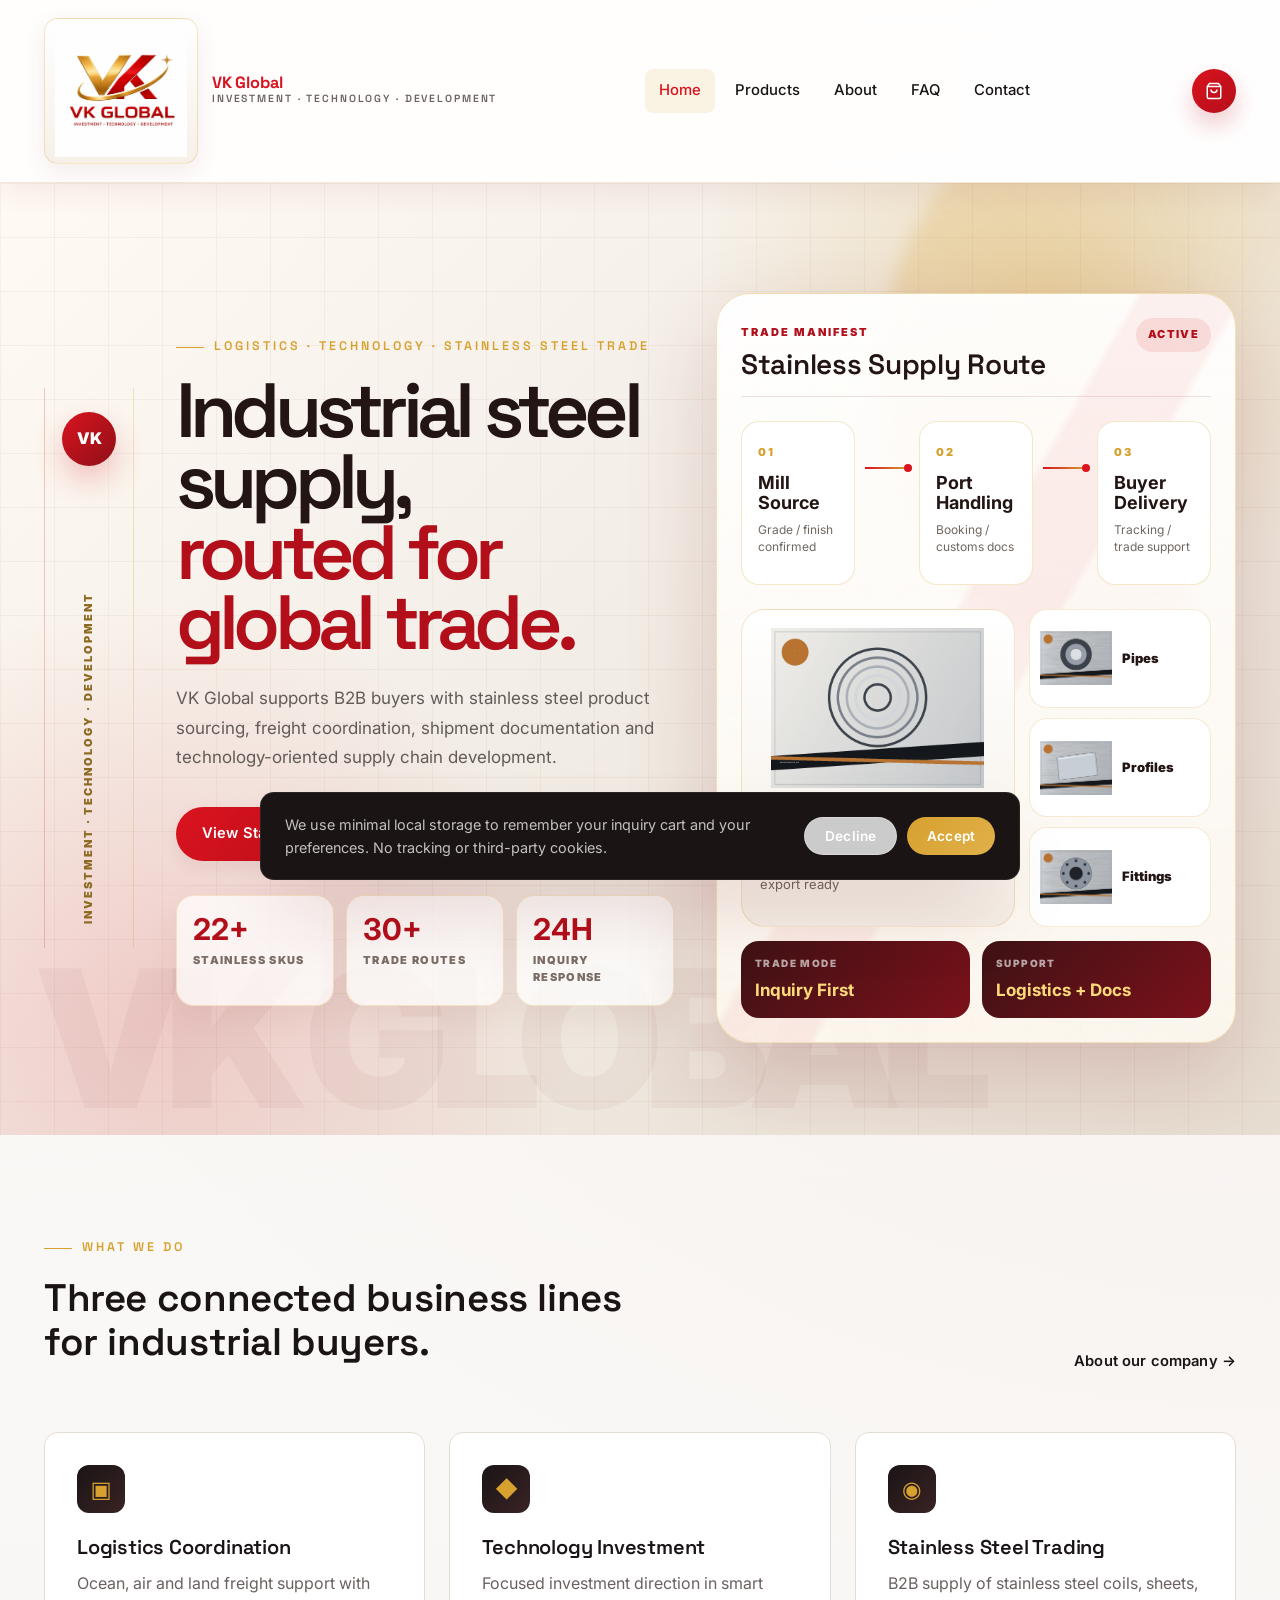
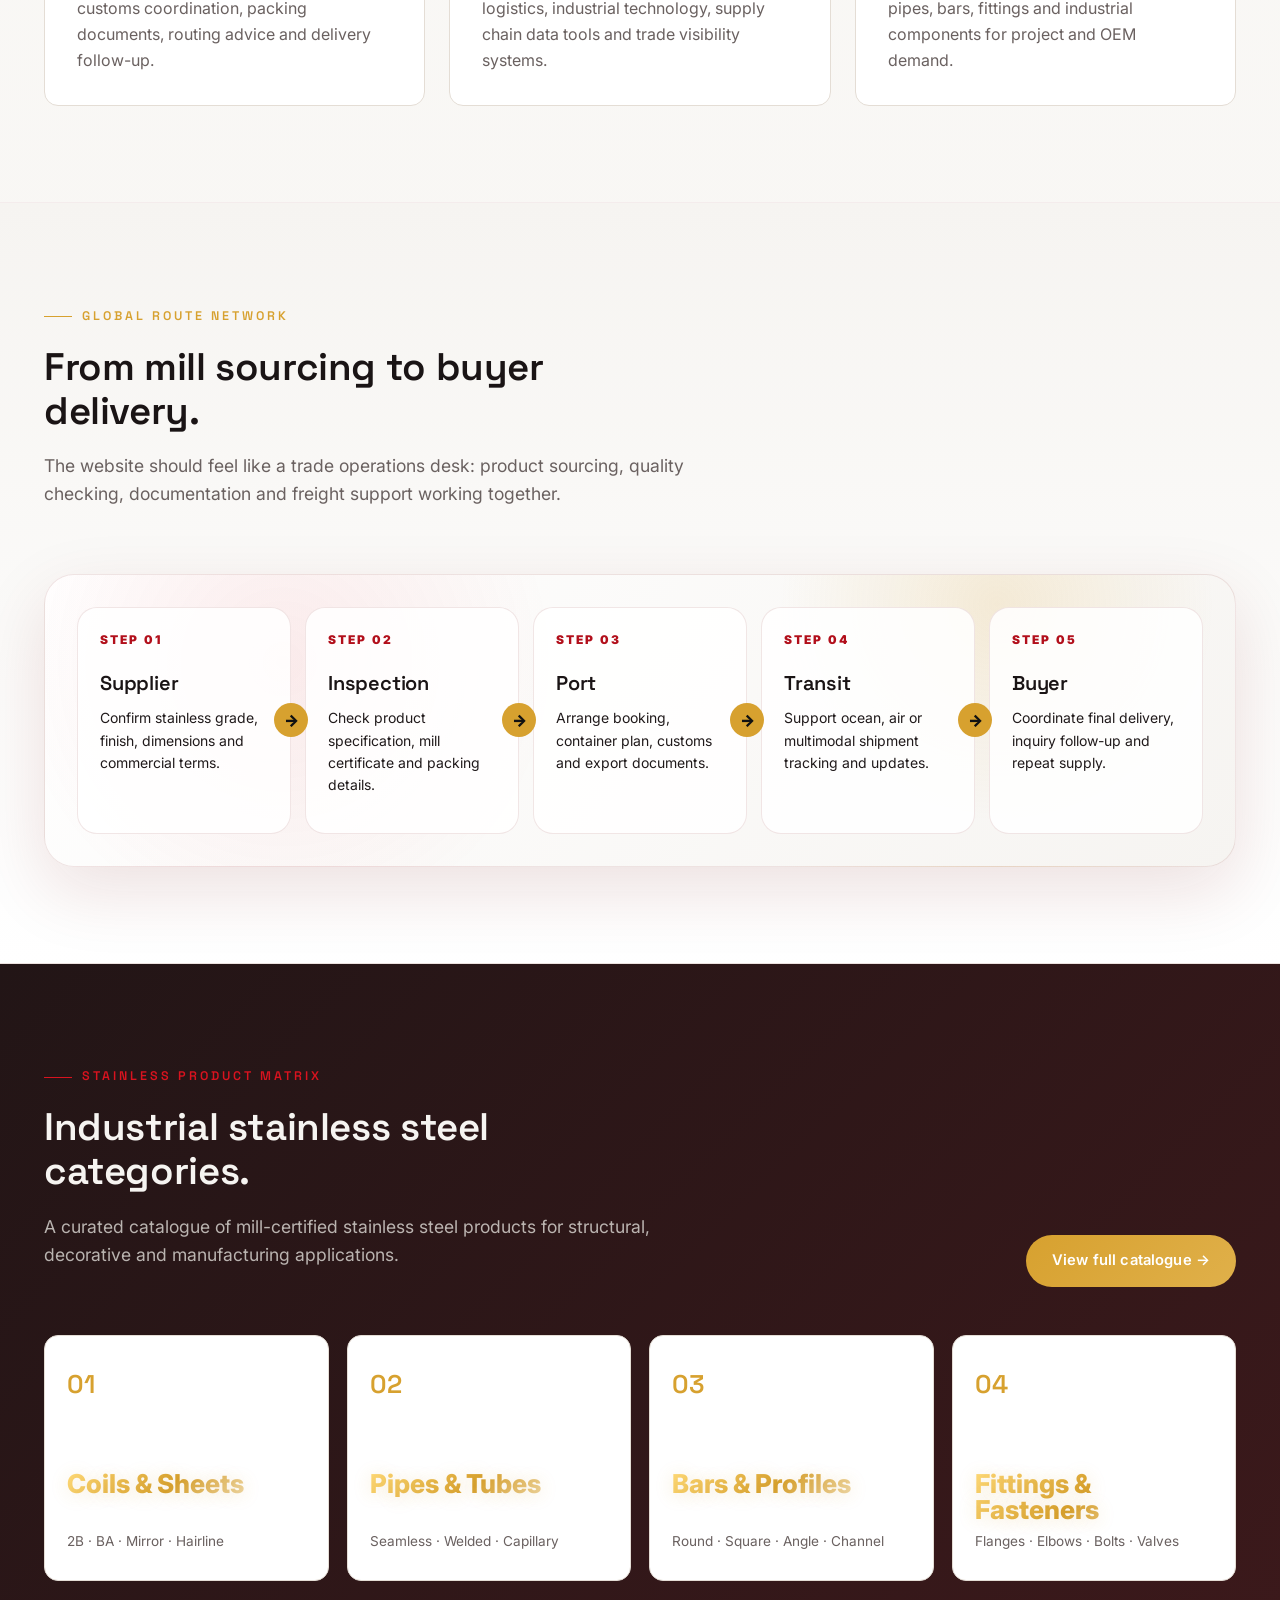
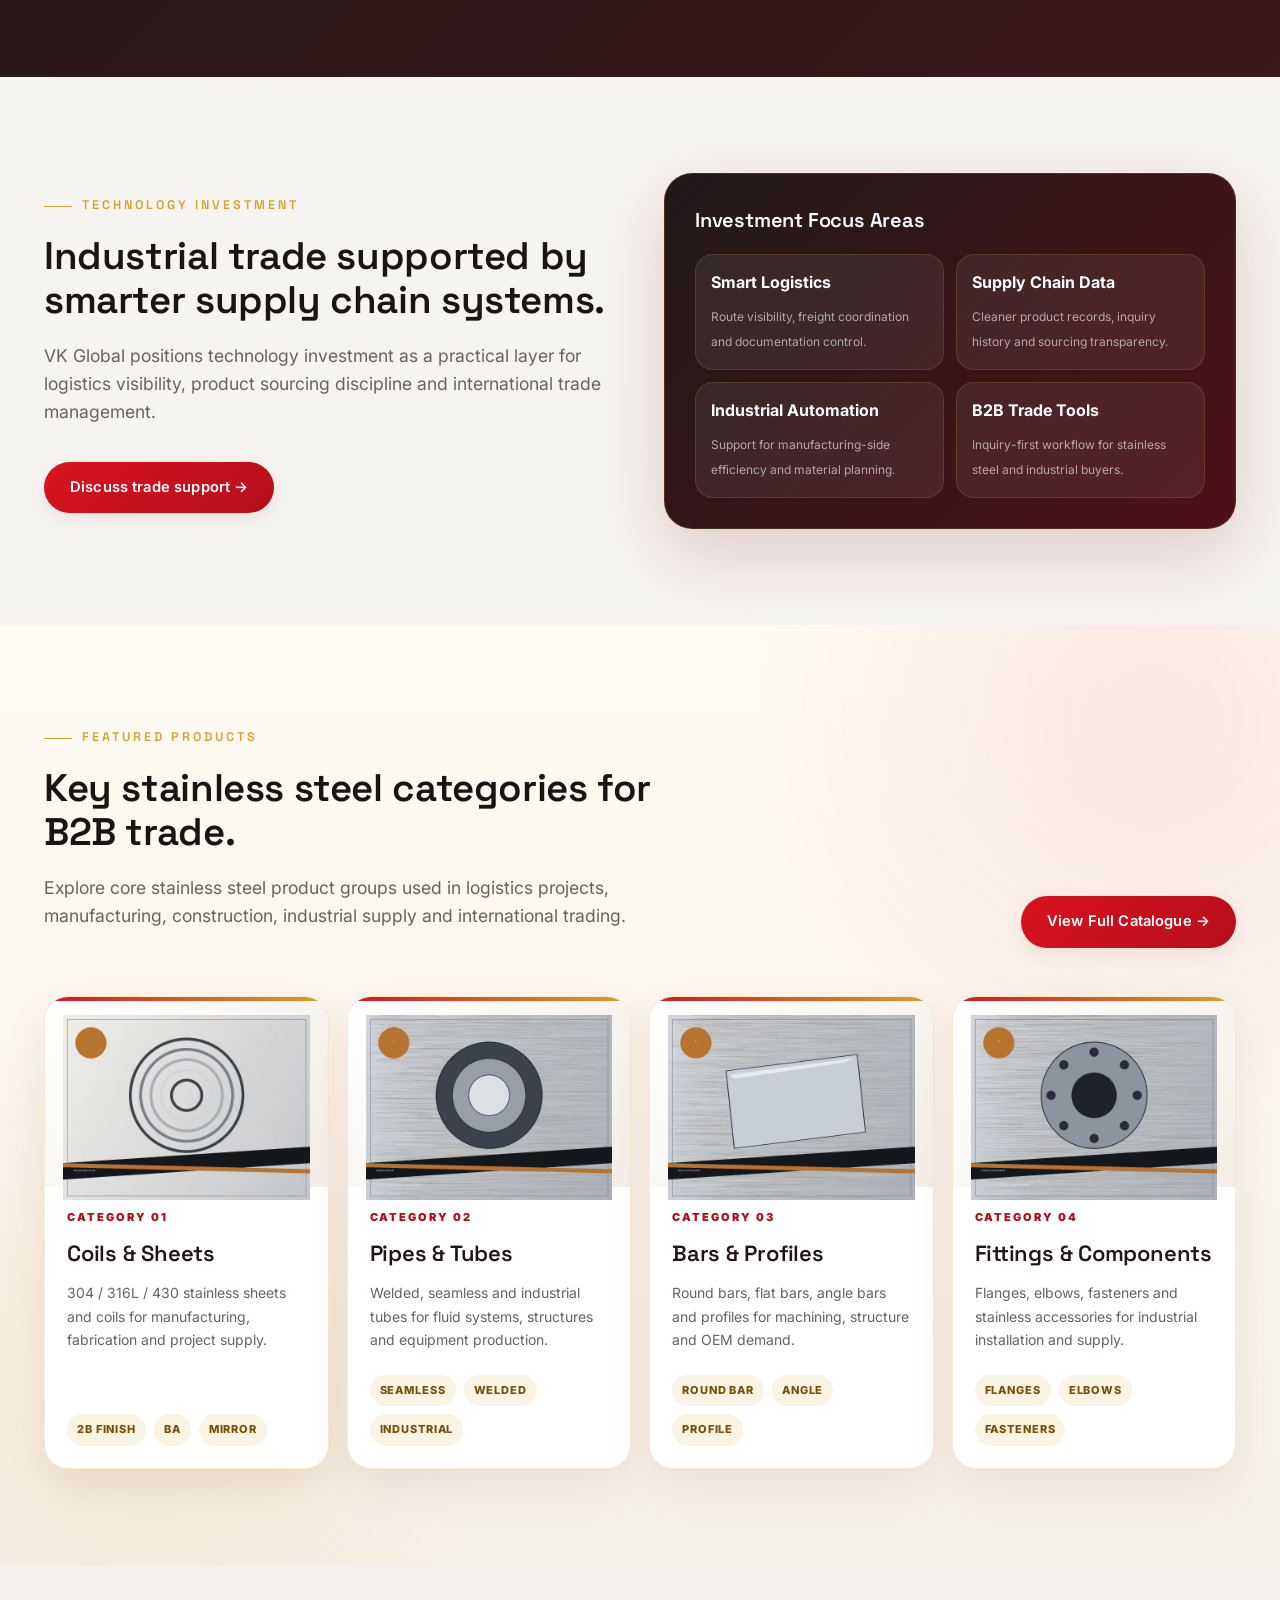
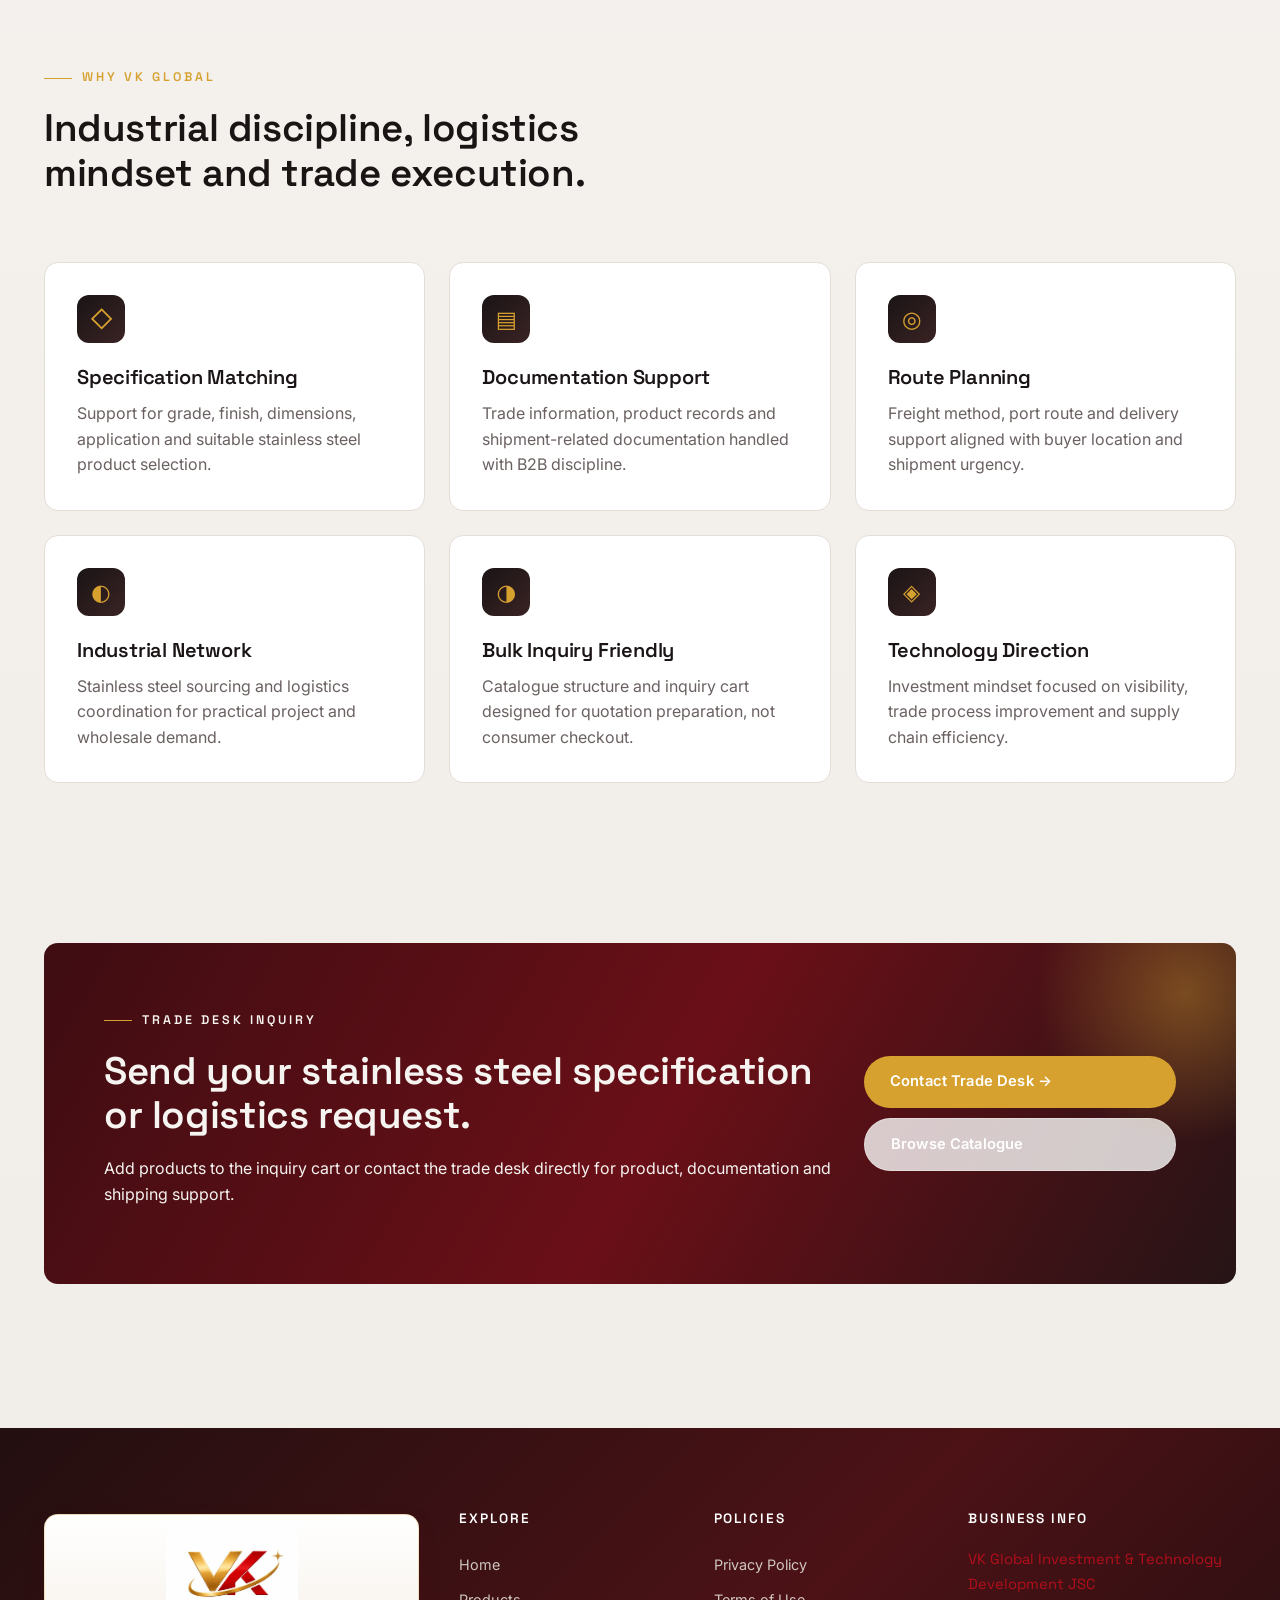
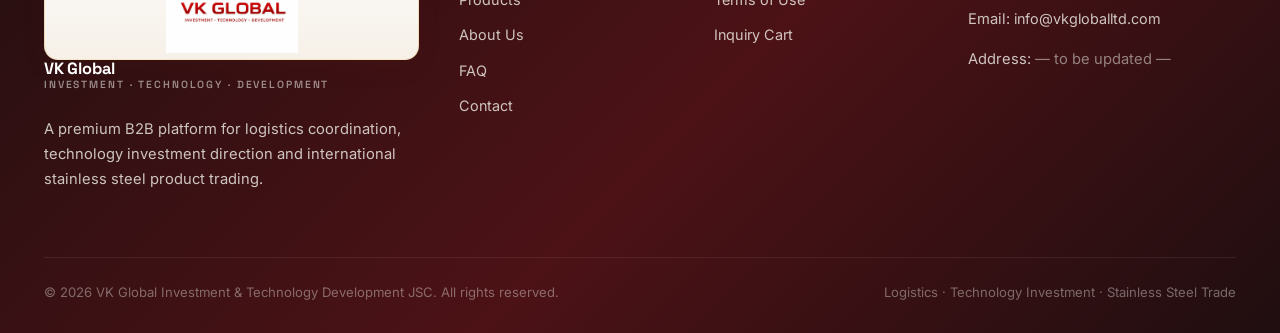
==== commit ee02d563: "CNAME" ====
--- a/public/index.html
+++ b/public/index.html
@@ -751,7 +751,7 @@
       <div>
         <h4>Business Info</h4>
         <p style="color:#b20f1b;font-family:'Space Grotesk',sans-serif;margin-bottom:10px">VK Global Investment &amp; Technology Development JSC</p>
-        <p>Email: <a href="mailto:info@vkglobal.vn" style="display:inline">info@vkglobal.vn</a></p>
+        <p>Email: <a href="mailto:info@vkgloballtd.com" style="display:inline">info@vkgloballtd.com</a></p>
         <p>Address: <span style="color:rgba(243,241,235,.5)">— to be updated —</span></p>
       </div>
     </div>
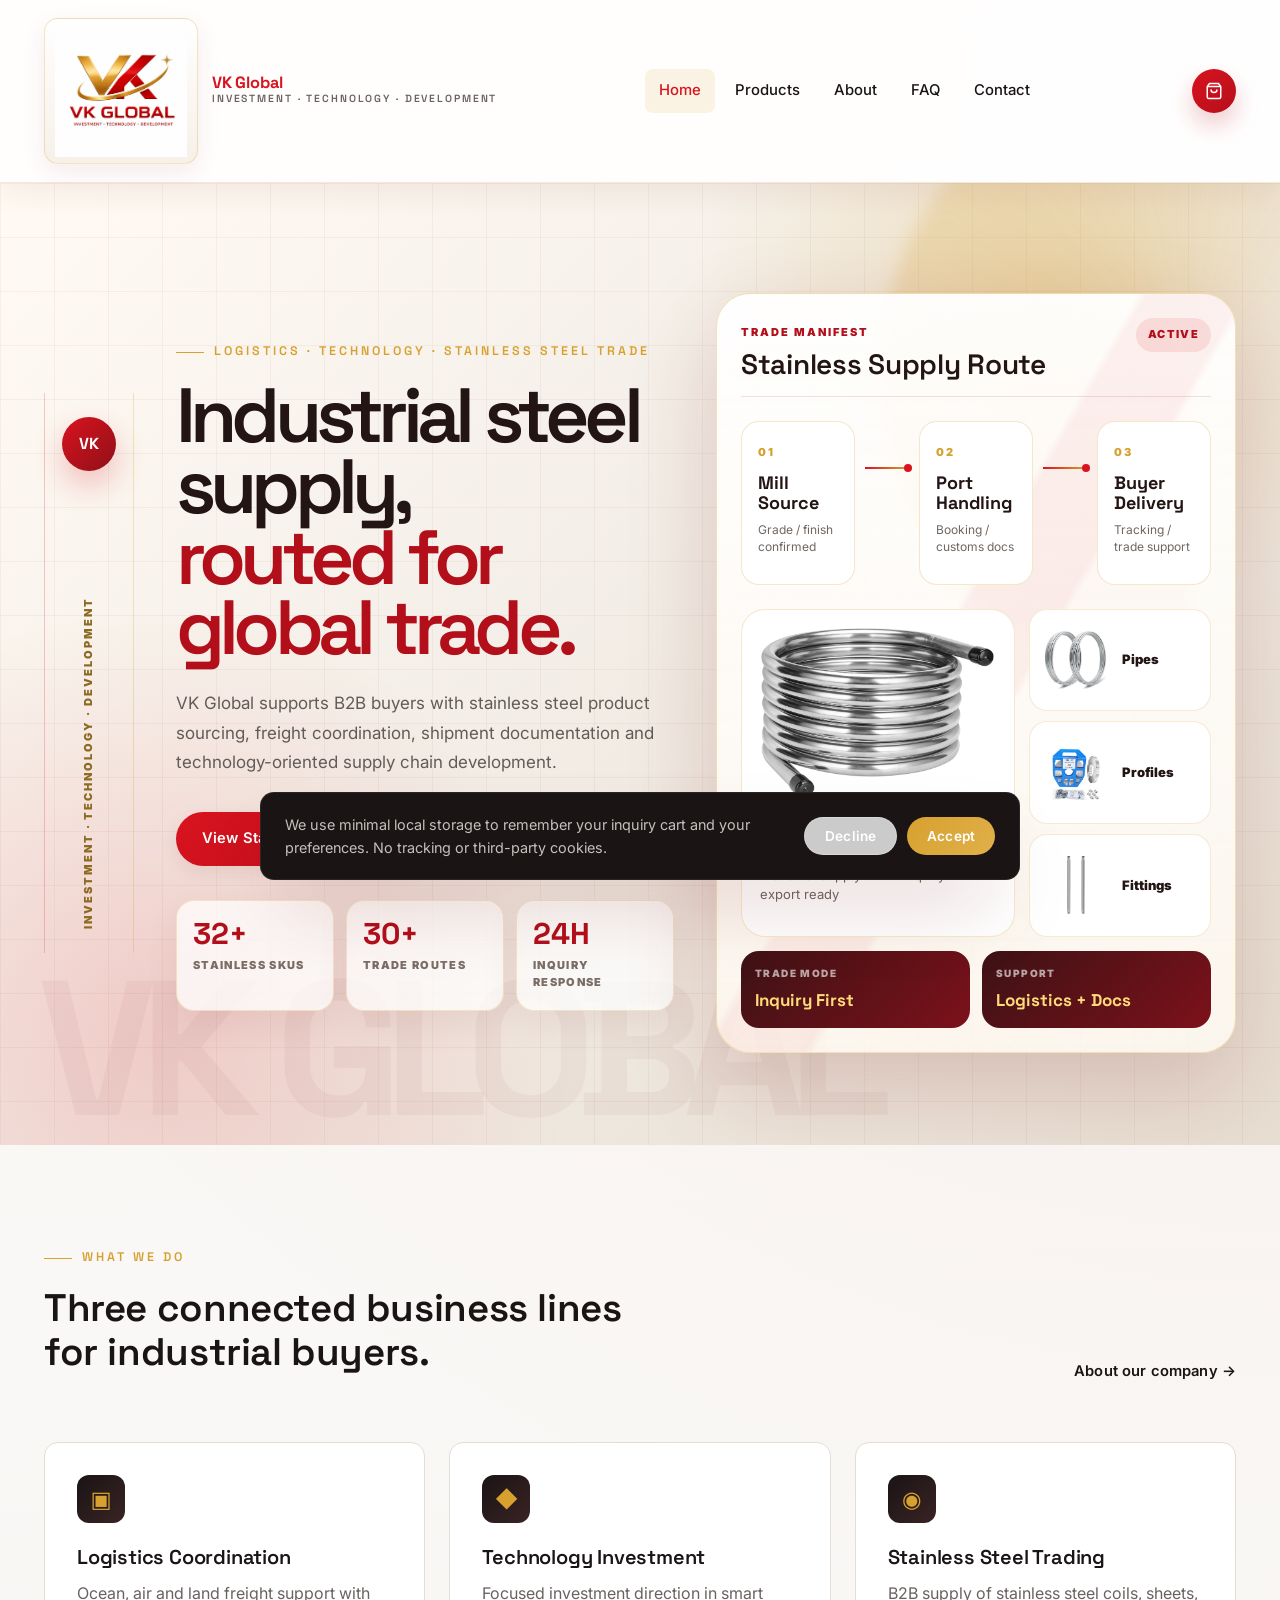
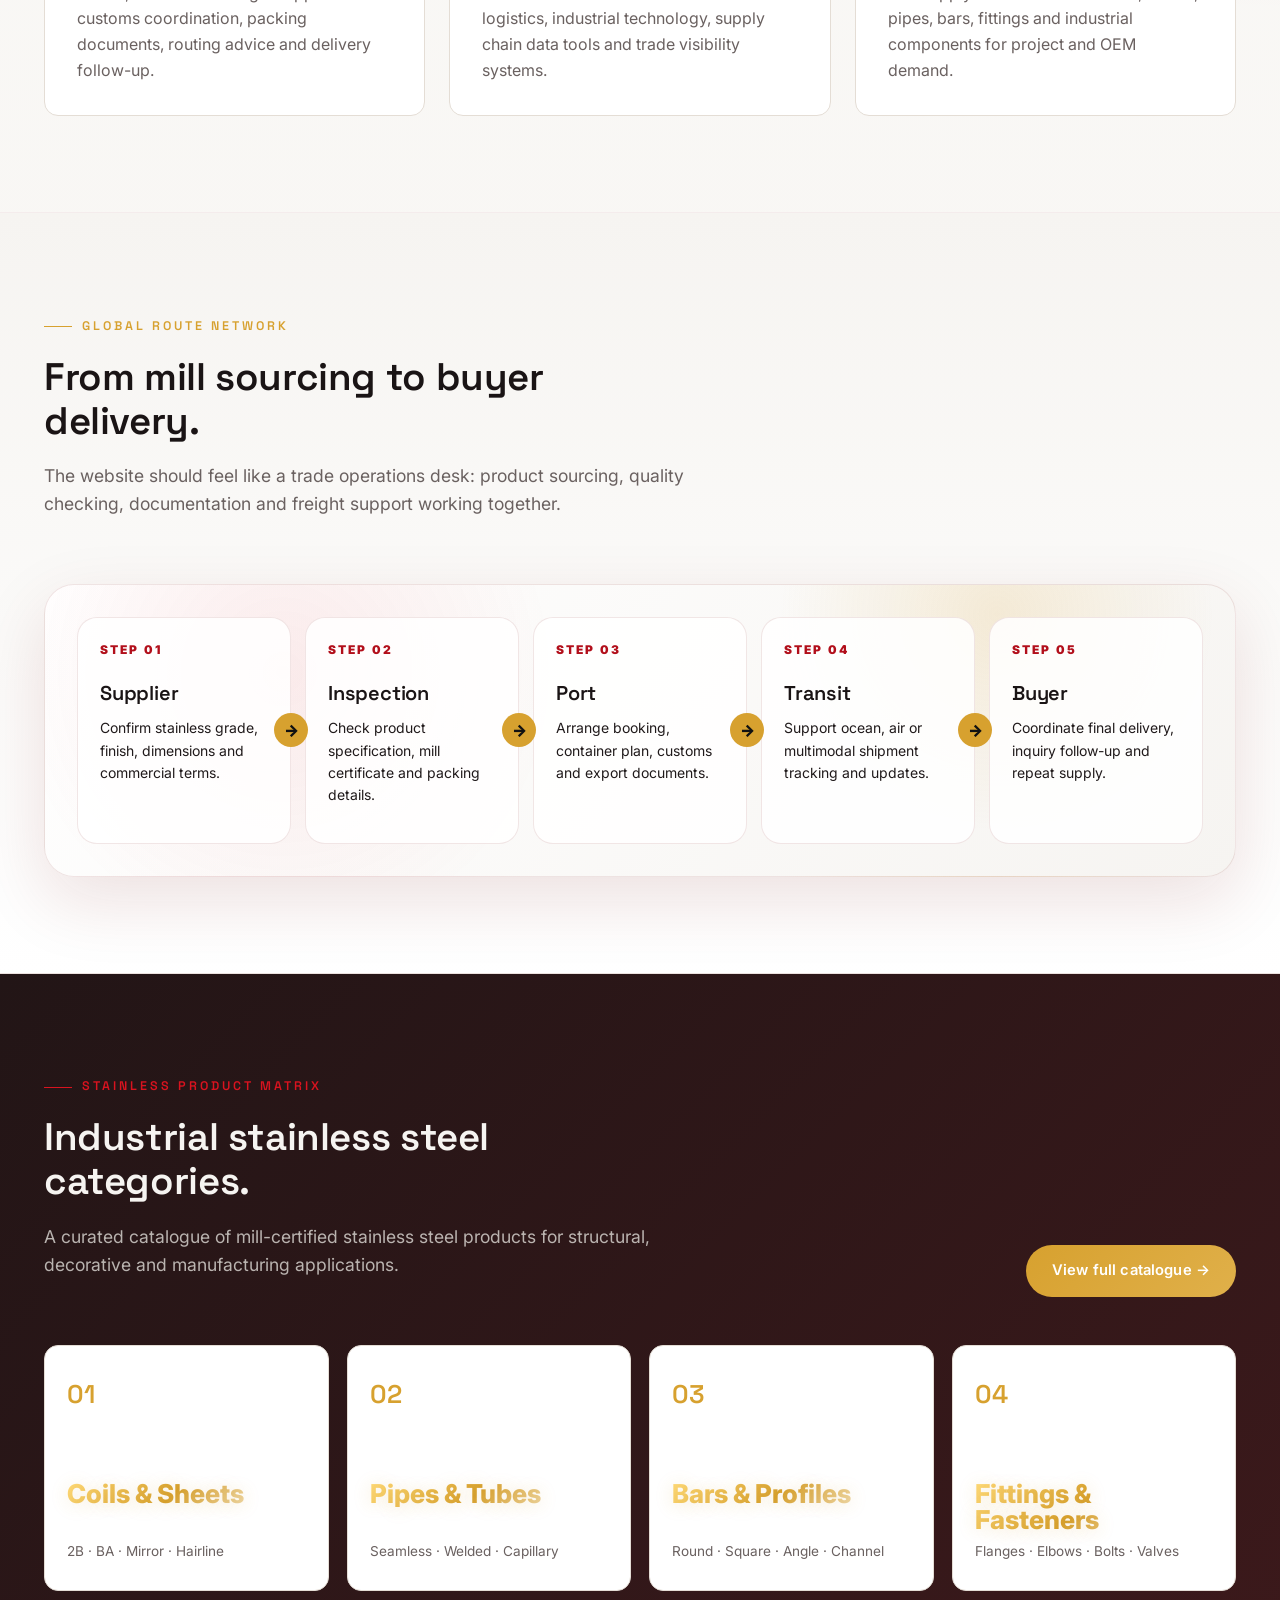
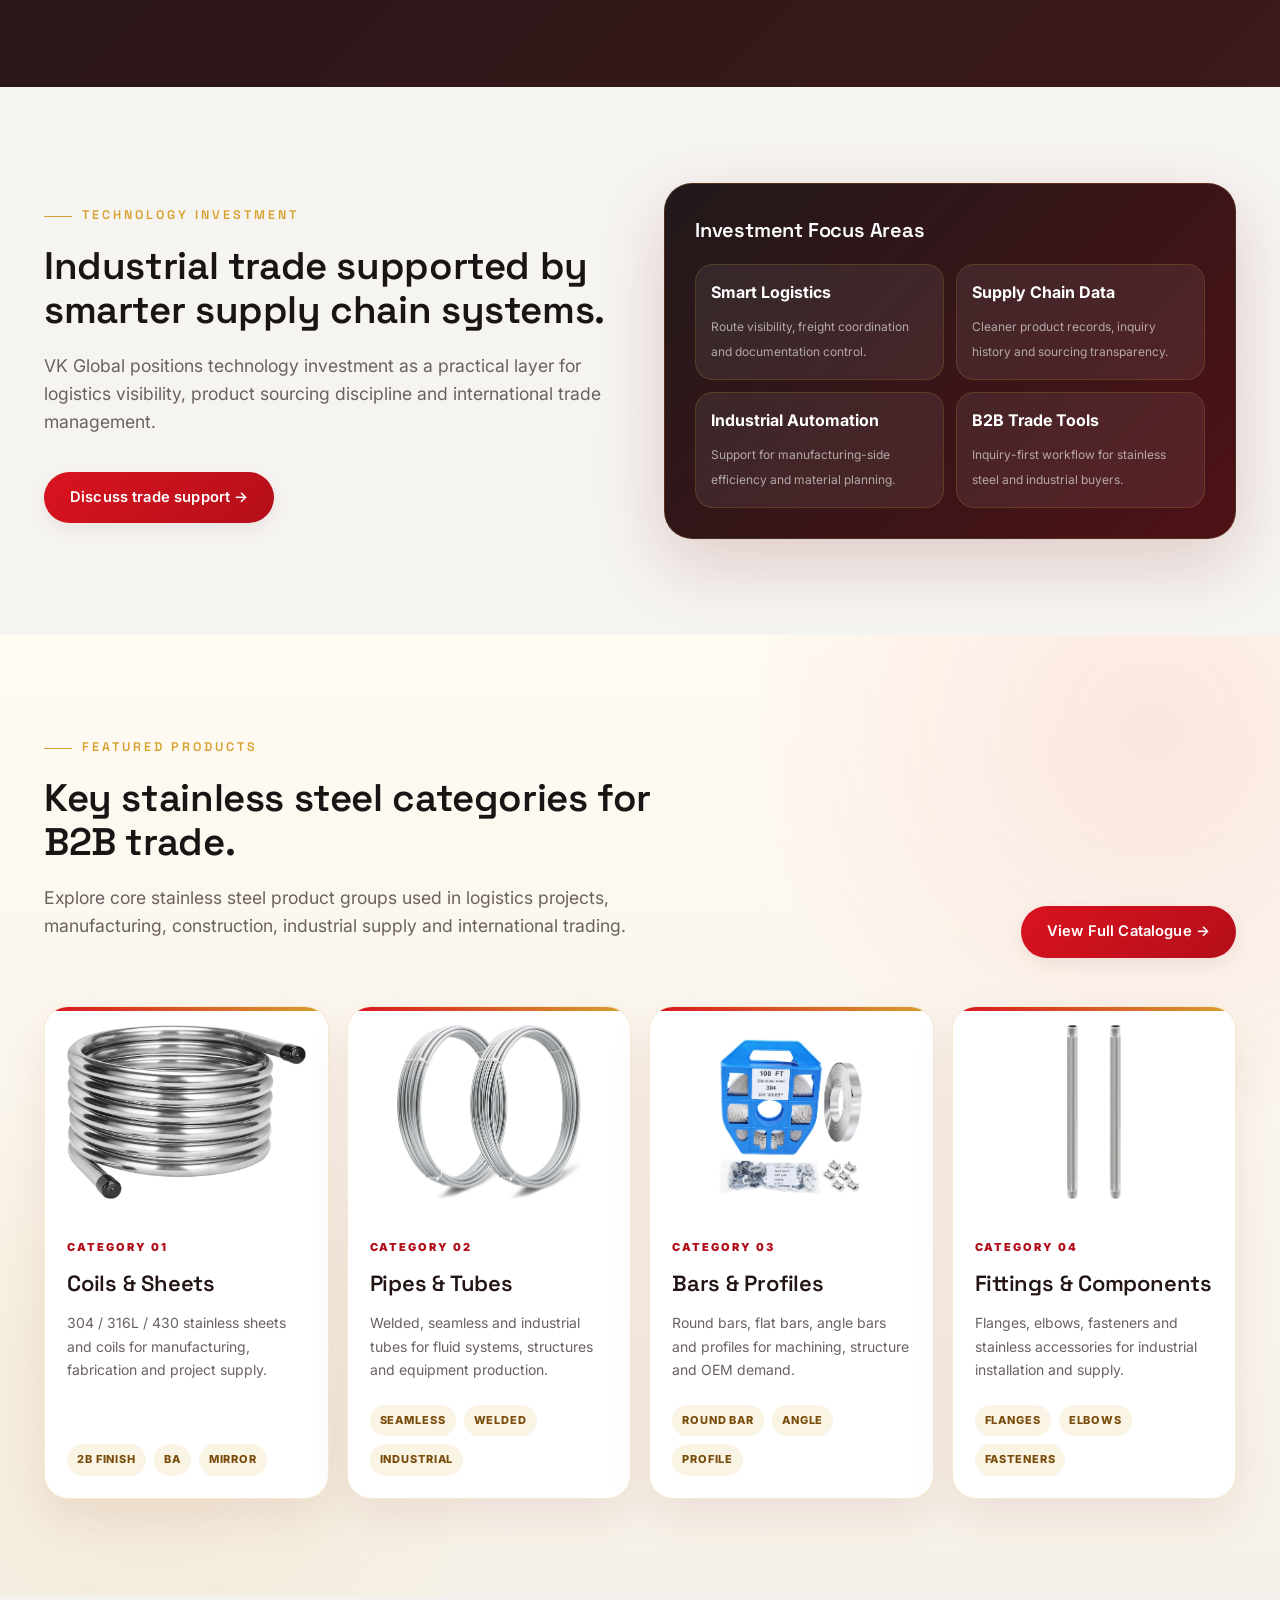
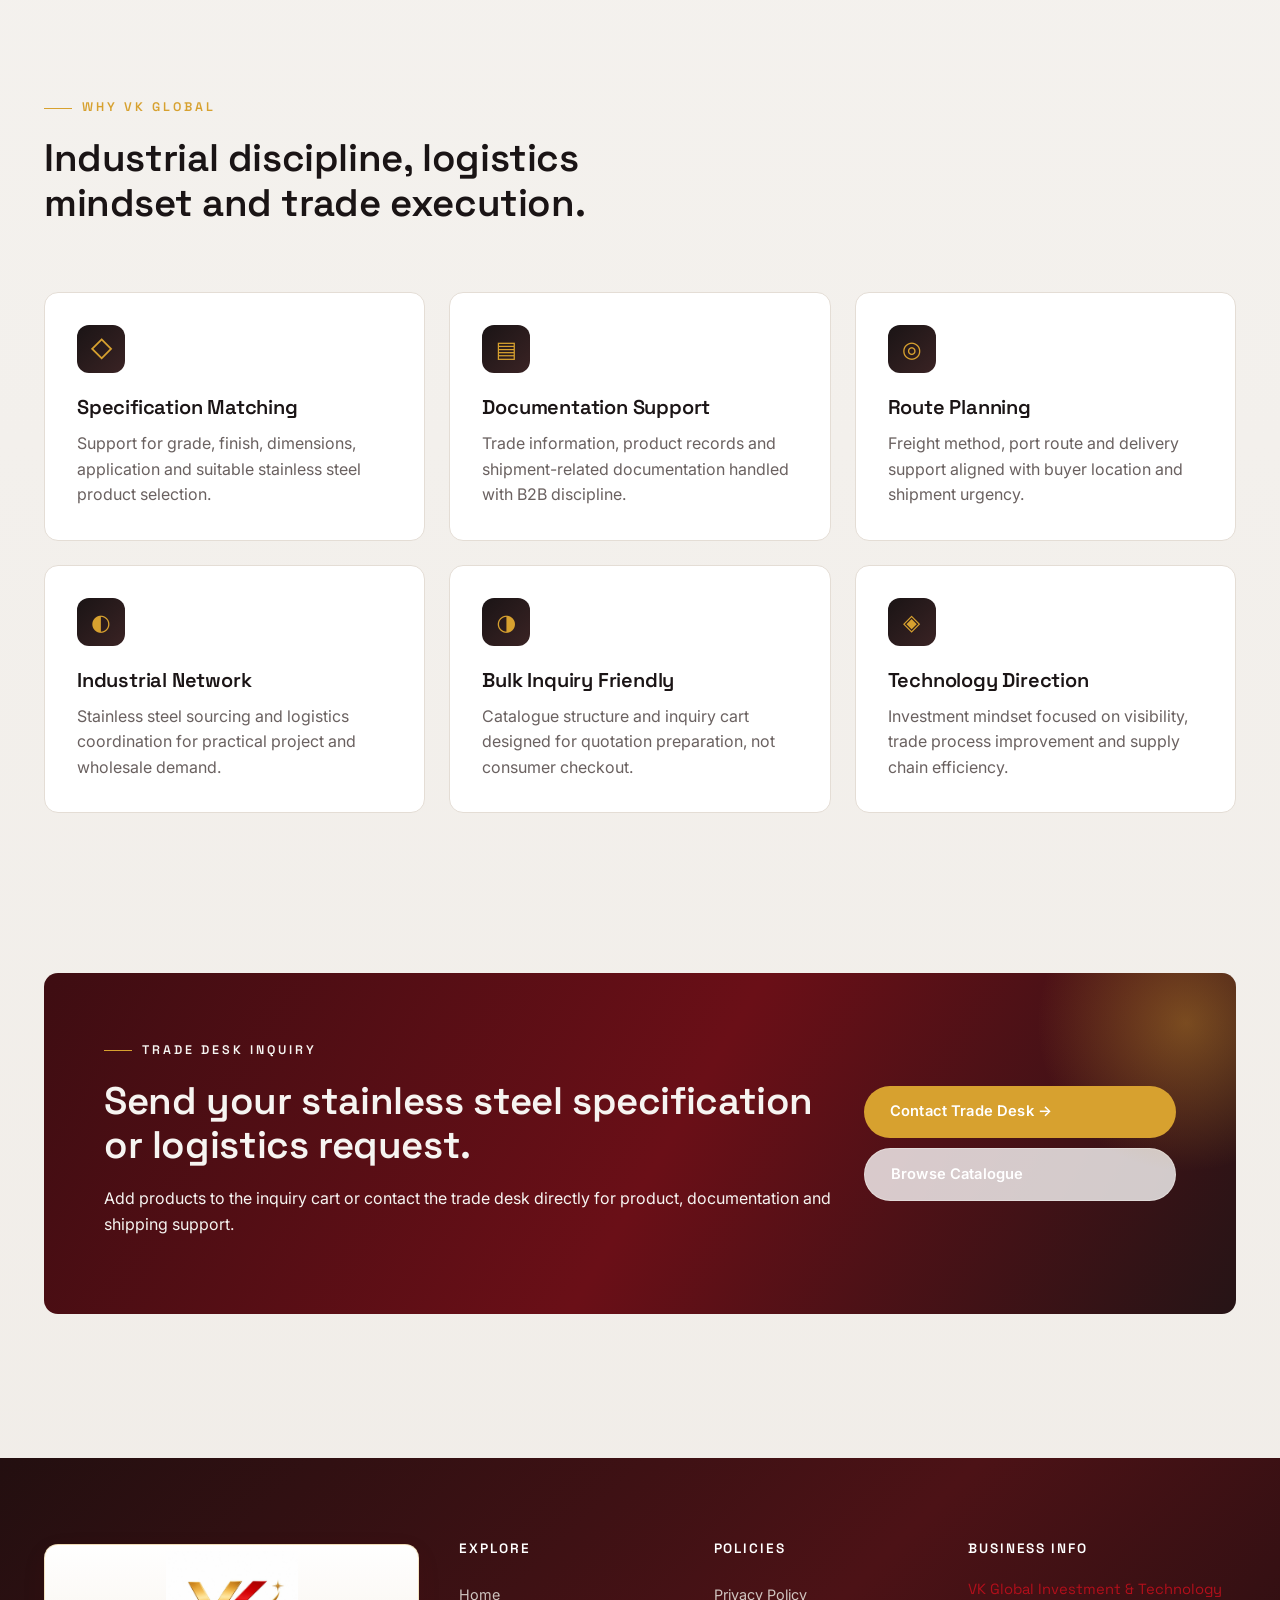
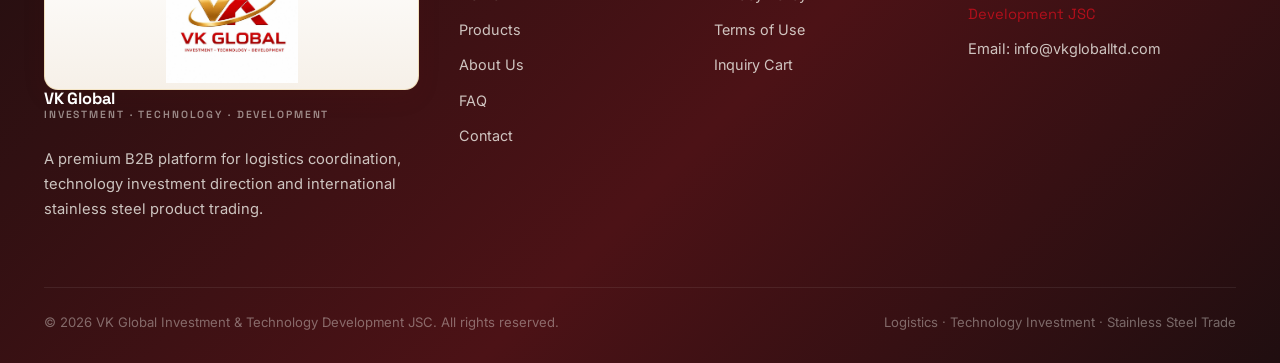
==== commit cbba6a35: "meo" ====
--- a/public/index.html
+++ b/public/index.html
@@ -328,6 +328,405 @@
   transform:translateY(-110%);
 }
 
+
+/* =========================================================
+   Home product image display fixes
+   - Uses assets/images/product/*.jpg
+   - Shows full product image without crop or over-zoom
+   ========================================================= */
+
+.hero-manifest{
+  position:relative;
+  overflow:hidden;
+  padding:110px 0 92px;
+  min-height:calc(100vh - 76px);
+  background:
+    radial-gradient(circle at 82% 12%, rgba(215,161,47,.22), transparent 26%),
+    radial-gradient(circle at 12% 88%, rgba(217,19,31,.16), transparent 30%),
+    linear-gradient(135deg,#fffaf3 0%,#f3eee7 44%,#e7ddd1 100%);
+}
+.hero-manifest:before{
+  content:"";
+  position:absolute;
+  inset:0;
+  background-image:
+    linear-gradient(rgba(114,17,17,.045) 1px, transparent 1px),
+    linear-gradient(90deg, rgba(114,17,17,.045) 1px, transparent 1px);
+  background-size:54px 54px;
+  pointer-events:none;
+}
+.hero-manifest:after{
+  content:"";
+  position:absolute;
+  right:-220px;
+  top:-120px;
+  width:620px;
+  height:620px;
+  border-radius:50%;
+  background:conic-gradient(from 180deg, rgba(217,19,31,.22), rgba(215,161,47,.28), transparent 65%);
+  filter:blur(8px);
+  opacity:.75;
+}
+.manifest-bg-text{
+  position:absolute;
+  left:3%;
+  bottom:2%;
+  font-family:var(--font-display);
+  font-size:clamp(70px,15vw,210px);
+  font-weight:900;
+  letter-spacing:-.09em;
+  color:rgba(114,17,17,.045);
+  line-height:.8;
+  pointer-events:none;
+  white-space:nowrap;
+}
+.hero-manifest-wrap{
+  position:relative;
+  z-index:2;
+  display:grid;
+  grid-template-columns:90px minmax(0,1fr) minmax(420px,520px);
+  gap:42px;
+  align-items:center;
+}
+.hero-left-rail{
+  min-height:560px;
+  border-left:1px solid rgba(217,19,31,.22);
+  border-right:1px solid rgba(215,161,47,.26);
+  display:flex;
+  flex-direction:column;
+  align-items:center;
+  justify-content:space-between;
+  padding:24px 0;
+}
+.hero-left-rail span{
+  width:54px;
+  height:54px;
+  display:grid;
+  place-items:center;
+  border-radius:50%;
+  background:linear-gradient(135deg,#d9131f,#8f1018);
+  color:#fff;
+  font-family:var(--font-display);
+  font-weight:900;
+  box-shadow:0 14px 30px rgba(217,19,31,.24);
+}
+.hero-left-rail p{
+  writing-mode:vertical-rl;
+  transform:rotate(180deg);
+  margin:0;
+  color:#8b6a22;
+  font-size:11px;
+  font-weight:900;
+  text-transform:uppercase;
+  letter-spacing:.18em;
+}
+.hero-main-copy h1{
+  max-width:780px;
+  color:#241515;
+  font-size:clamp(48px,6vw,86px);
+  line-height:.92;
+  letter-spacing:-.075em;
+  margin-bottom:26px;
+}
+.hero-main-copy h1 span{
+  display:block;
+  color:#b20f1b;
+}
+.hero-main-copy p{
+  max-width:620px;
+  color:#625b57;
+  font-size:17px;
+  line-height:1.75;
+}
+.hero-quick-facts{
+  display:grid;
+  grid-template-columns:repeat(3,1fr);
+  gap:12px;
+  max-width:640px;
+  margin-top:34px;
+}
+.hero-quick-facts div{
+  padding:18px 16px;
+  border-radius:18px;
+  background:rgba(255,255,255,.74);
+  border:1px solid rgba(215,161,47,.24);
+  box-shadow:0 14px 34px rgba(114,17,17,.07);
+}
+.hero-quick-facts b{
+  display:block;
+  color:#b20f1b;
+  font-family:var(--font-display);
+  font-size:30px;
+  line-height:1;
+}
+.hero-quick-facts span{
+  display:block;
+  margin-top:8px;
+  color:#7b6d66;
+  font-size:11px;
+  font-weight:900;
+  text-transform:uppercase;
+  letter-spacing:.12em;
+}
+.hero-manifest-panel{
+  position:relative;
+  overflow:hidden;
+  padding:24px;
+  border-radius:34px;
+  background:
+    linear-gradient(180deg,rgba(255,255,255,.94),rgba(255,250,242,.82)),
+    repeating-linear-gradient(135deg,rgba(215,161,47,.08) 0 1px,transparent 1px 18px);
+  border:1px solid rgba(215,161,47,.32);
+  box-shadow:0 34px 90px rgba(114,17,17,.18);
+}
+.hero-manifest-panel:before{
+  content:"";
+  position:absolute;
+  inset:0;
+  background:linear-gradient(120deg, transparent 0 44%, rgba(217,19,31,.055) 45% 55%, transparent 56% 100%);
+  pointer-events:none;
+}
+.manifest-header,
+.route-strip,
+.steel-showcase,
+.manifest-footer{
+  position:relative;
+  z-index:1;
+}
+.manifest-header{
+  display:flex;
+  justify-content:space-between;
+  gap:16px;
+  align-items:flex-start;
+  padding-bottom:18px;
+  border-bottom:1px solid rgba(114,17,17,.12);
+}
+.manifest-label{
+  color:#b20f1b;
+  font-size:11px;
+  font-weight:900;
+  letter-spacing:.18em;
+  text-transform:uppercase;
+}
+.manifest-header h3{
+  margin:6px 0 0;
+  color:#241515;
+  font-size:28px;
+  line-height:1;
+}
+.manifest-status{
+  padding:8px 12px;
+  border-radius:999px;
+  background:rgba(217,19,31,.1);
+  color:#b20f1b;
+  font-size:11px;
+  font-weight:900;
+  text-transform:uppercase;
+  letter-spacing:.12em;
+}
+.route-strip{
+  display:grid;
+  grid-template-columns:1fr 44px 1fr 44px 1fr;
+  align-items:start;
+  gap:10px;
+  margin:24px 0;
+}
+.route-point{
+  min-height:118px;
+  padding:16px;
+  border-radius:18px;
+  background:#fff;
+  border:1px solid rgba(215,161,47,.26);
+}
+.route-point span{
+  color:#d7a12f;
+  font-size:11px;
+  font-weight:900;
+  letter-spacing:.16em;
+}
+.route-point b{
+  display:block;
+  margin-top:10px;
+  color:#241515;
+  font-family:var(--font-display);
+  font-size:18px;
+  line-height:1.1;
+}
+.route-point p{
+  margin-top:8px;
+  color:#706761;
+  font-size:12px;
+  line-height:1.45;
+}
+.route-line{
+  height:2px;
+  margin-top:46px;
+  background:linear-gradient(90deg,#d9131f,#d7a12f);
+  position:relative;
+}
+.route-line:after{
+  content:"";
+  position:absolute;
+  right:-3px;
+  top:50%;
+  width:8px;
+  height:8px;
+  border-radius:50%;
+  background:#d9131f;
+  transform:translateY(-50%);
+}
+.steel-showcase{
+  display:grid;
+  grid-template-columns:1.2fr .8fr;
+  gap:14px;
+}
+.steel-main{
+  min-height:280px;
+  padding:18px;
+  border-radius:24px;
+  background:linear-gradient(180deg,#fff,#f5efe7);
+  border:1px solid rgba(215,161,47,.24);
+  display:flex;
+  flex-direction:column;
+  justify-content:space-between;
+}
+.steel-main img{
+  display:block !important;
+  width:auto !important;
+  height:auto !important;
+  max-width:100% !important;
+  max-height:170px !important;
+  object-fit:contain !important;
+  object-position:center !important;
+  margin:0 auto !important;
+}
+.steel-main span{
+  display:block;
+  color:#b20f1b;
+  font-size:11px;
+  font-weight:900;
+  text-transform:uppercase;
+  letter-spacing:.14em;
+}
+.steel-main h4{
+  margin:8px 0 4px;
+  color:#241515;
+  font-family:var(--font-display);
+  font-size:24px;
+}
+.steel-main p{
+  color:#706761;
+  font-size:13px;
+  line-height:1.5;
+}
+.steel-mini-grid{
+  display:grid;
+  gap:10px;
+}
+.steel-mini{
+  display:grid;
+  grid-template-columns:72px 1fr;
+  gap:10px;
+  align-items:center;
+  padding:10px;
+  border-radius:18px;
+  background:#fff;
+  border:1px solid rgba(215,161,47,.22);
+  overflow:hidden;
+}
+.steel-mini img{
+  display:block !important;
+  width:auto !important;
+  height:auto !important;
+  max-width:72px !important;
+  max-height:58px !important;
+  object-fit:contain !important;
+  object-position:center !important;
+  margin:0 auto !important;
+}
+.steel-mini span{
+  color:#241515;
+  font-weight:900;
+  font-size:13px;
+}
+.manifest-footer{
+  display:grid;
+  grid-template-columns:1fr 1fr;
+  gap:12px;
+  margin-top:14px;
+}
+.manifest-footer div{
+  padding:14px;
+  border-radius:18px;
+  background:linear-gradient(135deg,#3d1215,#7c111a);
+  color:#fff;
+}
+.manifest-footer span{
+  display:block;
+  color:rgba(255,255,255,.62);
+  font-size:10px;
+  font-weight:900;
+  text-transform:uppercase;
+  letter-spacing:.14em;
+}
+.manifest-footer b{
+  display:block;
+  margin-top:6px;
+  color:#ffdb7a;
+  font-family:var(--font-display);
+  font-size:17px;
+}
+
+/* Featured product image: no crop, no forced stretch */
+.fp-img{
+  height:210px !important;
+  display:flex !important;
+  align-items:center !important;
+  justify-content:center !important;
+  padding:18px !important;
+  background:#fff !important;
+  overflow:hidden !important;
+}
+.fp-img img{
+  display:block !important;
+  width:auto !important;
+  height:auto !important;
+  max-width:100% !important;
+  max-height:100% !important;
+  object-fit:contain !important;
+  object-position:center !important;
+  margin:auto !important;
+}
+.featured-product-card:hover .fp-img img{
+  transform:none !important;
+}
+
+@media(max-width:1080px){
+  .hero-manifest-wrap{grid-template-columns:1fr}
+  .hero-left-rail{display:none}
+  .hero-manifest-panel{max-width:760px}
+}
+@media(max-width:720px){
+  .hero-manifest{padding:70px 0}
+  .hero-main-copy h1{font-size:44px}
+  .hero-quick-facts,
+  .steel-showcase,
+  .manifest-footer{grid-template-columns:1fr}
+  .route-strip{grid-template-columns:1fr}
+  .route-line{
+    width:2px;
+    height:34px;
+    margin:0 auto;
+  }
+  .route-line:after{
+    right:auto;
+    left:50%;
+    top:auto;
+    bottom:-3px;
+    transform:translateX(-50%);
+  }
+}
+
 </style>
 </head>
 
@@ -385,7 +784,7 @@
 
       <div class="hero-quick-facts">
         <div>
-          <b>22+</b>
+          <b>32+</b>
           <span>Stainless SKUs</span>
         </div>
         <div>
@@ -434,7 +833,7 @@
 
       <div class="steel-showcase">
         <div class="steel-main">
-          <img src="assets/images/1.webp" alt="Stainless steel coil">
+          <img src="assets/images/product/1.jpg" alt="Stainless steel coil">
           <div>
             <span>Featured Material</span>
             <h4>304 Stainless Coil</h4>
@@ -444,15 +843,15 @@
 
         <div class="steel-mini-grid">
           <div class="steel-mini">
-            <img src="assets/images/4.webp" alt="Stainless steel pipe">
+            <img src="assets/images/product/4.jpg" alt="Stainless steel pipe">
             <span>Pipes</span>
           </div>
           <div class="steel-mini">
-            <img src="assets/images/8.webp" alt="Stainless steel profile">
+            <img src="assets/images/product/8.jpg" alt="Stainless steel profile">
             <span>Profiles</span>
           </div>
           <div class="steel-mini">
-            <img src="assets/images/12.webp" alt="Stainless steel fittings">
+            <img src="assets/images/product/12.jpg" alt="Stainless steel fittings">
             <span>Fittings</span>
           </div>
         </div>
@@ -620,7 +1019,7 @@
     <div class="featured-product-grid">
       <a href="products.html" class="featured-product-card reveal">
         <div class="fp-img">
-          <img src="assets/images/1.webp" alt="Stainless Steel Coils and Sheets">
+          <img src="assets/images/product/1.jpg" alt="Stainless Steel Coils and Sheets">
         </div>
         <div class="fp-body">
           <span class="fp-code">CATEGORY 01</span>
@@ -636,7 +1035,7 @@
 
       <a href="products.html" class="featured-product-card reveal">
         <div class="fp-img">
-          <img src="assets/images/4.webp" alt="Stainless Steel Pipes and Tubes">
+          <img src="assets/images/product/4.jpg" alt="Stainless Steel Pipes and Tubes">
         </div>
         <div class="fp-body">
           <span class="fp-code">CATEGORY 02</span>
@@ -652,7 +1051,7 @@
 
       <a href="products.html" class="featured-product-card reveal">
         <div class="fp-img">
-          <img src="assets/images/8.webp" alt="Stainless Steel Bars and Profiles">
+          <img src="assets/images/product/8.jpg" alt="Stainless Steel Bars and Profiles">
         </div>
         <div class="fp-body">
           <span class="fp-code">CATEGORY 03</span>
@@ -668,7 +1067,7 @@
 
       <a href="products.html" class="featured-product-card reveal">
         <div class="fp-img">
-          <img src="assets/images/12.webp" alt="Stainless Steel Fittings and Components">
+          <img src="assets/images/product/12.jpg" alt="Stainless Steel Fittings and Components">
         </div>
         <div class="fp-body">
           <span class="fp-code">CATEGORY 04</span>
@@ -752,7 +1151,6 @@
         <h4>Business Info</h4>
         <p style="color:#b20f1b;font-family:'Space Grotesk',sans-serif;margin-bottom:10px">VK Global Investment &amp; Technology Development JSC</p>
         <p>Email: <a href="mailto:info@vkgloballtd.com" style="display:inline">info@vkgloballtd.com</a></p>
-        <p>Address: <span style="color:rgba(243,241,235,.5)">— to be updated —</span></p>
       </div>
     </div>
 
@@ -766,11 +1164,6 @@
 <script>
 document.getElementById('yr').textContent = new Date().getFullYear();
 
-const navToggle = document.querySelector('.nav-toggle');
-const navLinks = document.querySelector('.nav-links');
-if (navToggle && navLinks) {
-  navToggle.addEventListener('click', () => navLinks.classList.toggle('open'));
-}
 </script>
 <script src="assets/js/product.js"></script>
 <script src="assets/js/main.js"></script>
--- a/public/assets/css/style.css
+++ b/public/assets/css/style.css
@@ -956,4 +956,222 @@
   -webkit-background-clip:text;
   background-clip:text;
   color:transparent;
+}
+
+/* =========================================================
+   Force product images to show full image, no cropping
+   ========================================================= */
+
+.imgwrap,
+.pd-main,
+.pd-thumb,
+.ci-img,
+.sp-img,
+.fp-img,
+.steel-main,
+.steel-mini{
+  background:#fff !important;
+  overflow:hidden;
+}
+
+/* Product card images */
+.pcard .imgwrap img,
+.imgwrap img{
+  width:100% !important;
+  height:100% !important;
+  object-fit:contain !important;
+  object-position:center !important;
+}
+
+/* Product detail main image */
+.pd-main img{
+  width:100% !important;
+  height:100% !important;
+  object-fit:contain !important;
+  object-position:center !important;
+}
+
+/* Product detail thumbnails */
+.pd-thumb img{
+  width:100% !important;
+  height:100% !important;
+  object-fit:contain !important;
+  object-position:center !important;
+}
+
+/* Cart images */
+.ci-img img{
+  width:100% !important;
+  height:100% !important;
+  object-fit:contain !important;
+  object-position:center !important;
+}
+
+/* Contact selected product preview images */
+.sp-img img{
+  width:100% !important;
+  height:100% !important;
+  object-fit:contain !important;
+  object-position:center !important;
+}
+
+/* Featured product / home section images */
+.fp-img img,
+.steel-main img,
+.steel-mini img{
+  width:100% !important;
+  height:100% !important;
+  object-fit:contain !important;
+  object-position:center !important;
+}
+
+/* Give images enough room so full product is visible */
+.pcard .imgwrap{
+  min-height:230px;
+  padding:16px;
+}
+
+.pd-main{
+  min-height:460px;
+  padding:24px;
+}
+
+.pd-thumb{
+  padding:6px;
+}
+
+.ci-img{
+  padding:10px;
+}
+
+.sp-img{
+  padding:5px;
+}
+
+/* Mobile image adjustment */
+@media(max-width:560px){
+  .pcard .imgwrap{
+    min-height:220px;
+  }
+
+  .pd-main{
+    min-height:320px;
+  }
+}
+
+/* =========================================================
+   Product images: show full image, no crop, no over-zoom
+   ========================================================= */
+
+.pcard .imgwrap,
+.imgwrap{
+  height:260px !important;
+  min-height:260px !important;
+  padding:18px !important;
+  display:flex !important;
+  align-items:center !important;
+  justify-content:center !important;
+  background:#fff !important;
+  overflow:hidden !important;
+}
+
+.pcard .imgwrap img,
+.imgwrap img{
+  width:auto !important;
+  height:auto !important;
+  max-width:100% !important;
+  max-height:100% !important;
+  object-fit:contain !important;
+  object-position:center center !important;
+  display:block !important;
+}
+
+/* Product detail main image */
+.pd-main{
+  min-height:480px !important;
+  padding:28px !important;
+  display:flex !important;
+  align-items:center !important;
+  justify-content:center !important;
+  background:#fff !important;
+  overflow:hidden !important;
+}
+
+.pd-main img{
+  width:auto !important;
+  height:auto !important;
+  max-width:100% !important;
+  max-height:100% !important;
+  object-fit:contain !important;
+  object-position:center center !important;
+}
+
+/* Product detail thumbnails */
+.pd-thumb{
+  display:flex !important;
+  align-items:center !important;
+  justify-content:center !important;
+  padding:6px !important;
+  background:#fff !important;
+  overflow:hidden !important;
+}
+
+.pd-thumb img{
+  width:auto !important;
+  height:auto !important;
+  max-width:100% !important;
+  max-height:100% !important;
+  object-fit:contain !important;
+  object-position:center center !important;
+}
+
+/* Cart image */
+.ci-img{
+  display:flex !important;
+  align-items:center !important;
+  justify-content:center !important;
+  padding:10px !important;
+  background:#fff !important;
+  overflow:hidden !important;
+}
+
+.ci-img img{
+  width:auto !important;
+  height:auto !important;
+  max-width:100% !important;
+  max-height:100% !important;
+  object-fit:contain !important;
+  object-position:center center !important;
+}
+
+/* Contact selected product preview image */
+.sp-img{
+  display:flex !important;
+  align-items:center !important;
+  justify-content:center !important;
+  padding:5px !important;
+  background:#fff !important;
+  overflow:hidden !important;
+}
+
+.sp-img img{
+  width:auto !important;
+  height:auto !important;
+  max-width:100% !important;
+  max-height:100% !important;
+  object-fit:contain !important;
+  object-position:center center !important;
+}
+
+/* Mobile */
+@media(max-width:560px){
+  .pcard .imgwrap,
+  .imgwrap{
+    height:230px !important;
+    min-height:230px !important;
+  }
+
+  .pd-main{
+    min-height:330px !important;
+  }
 }
